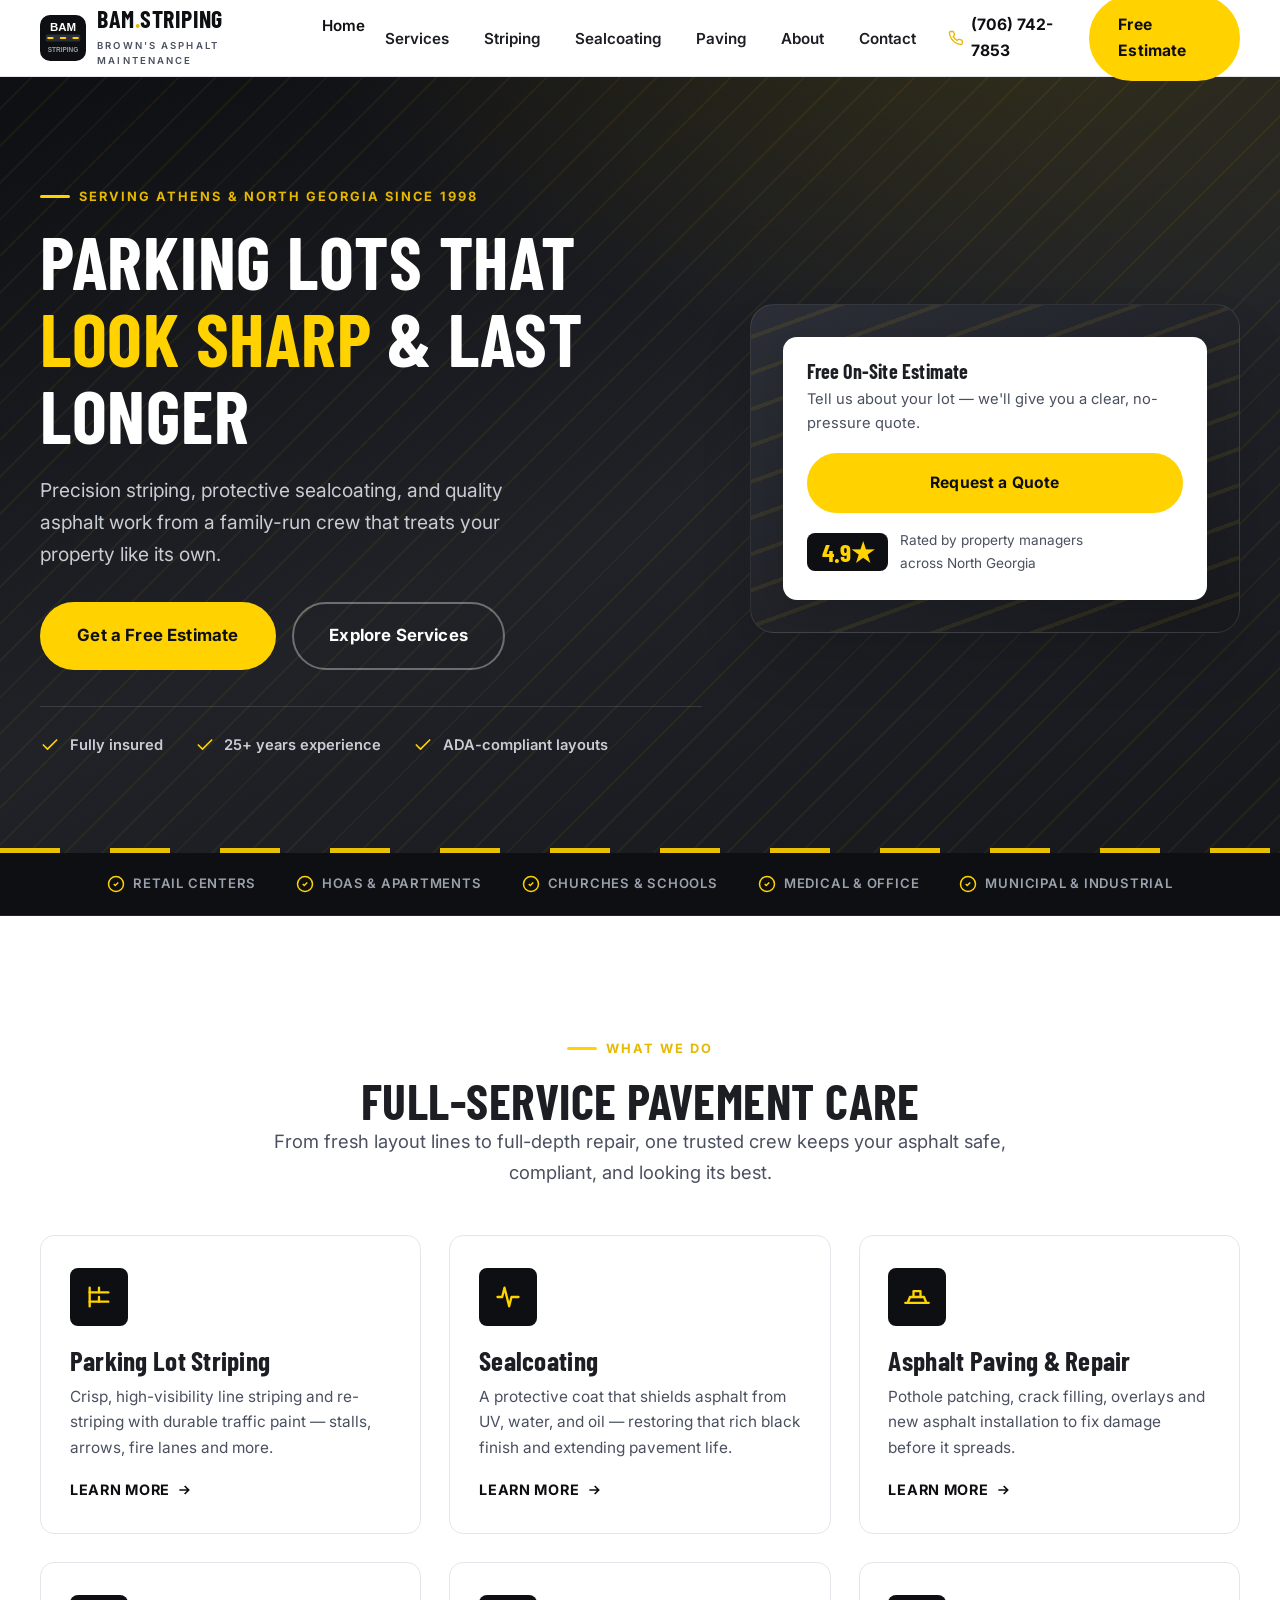
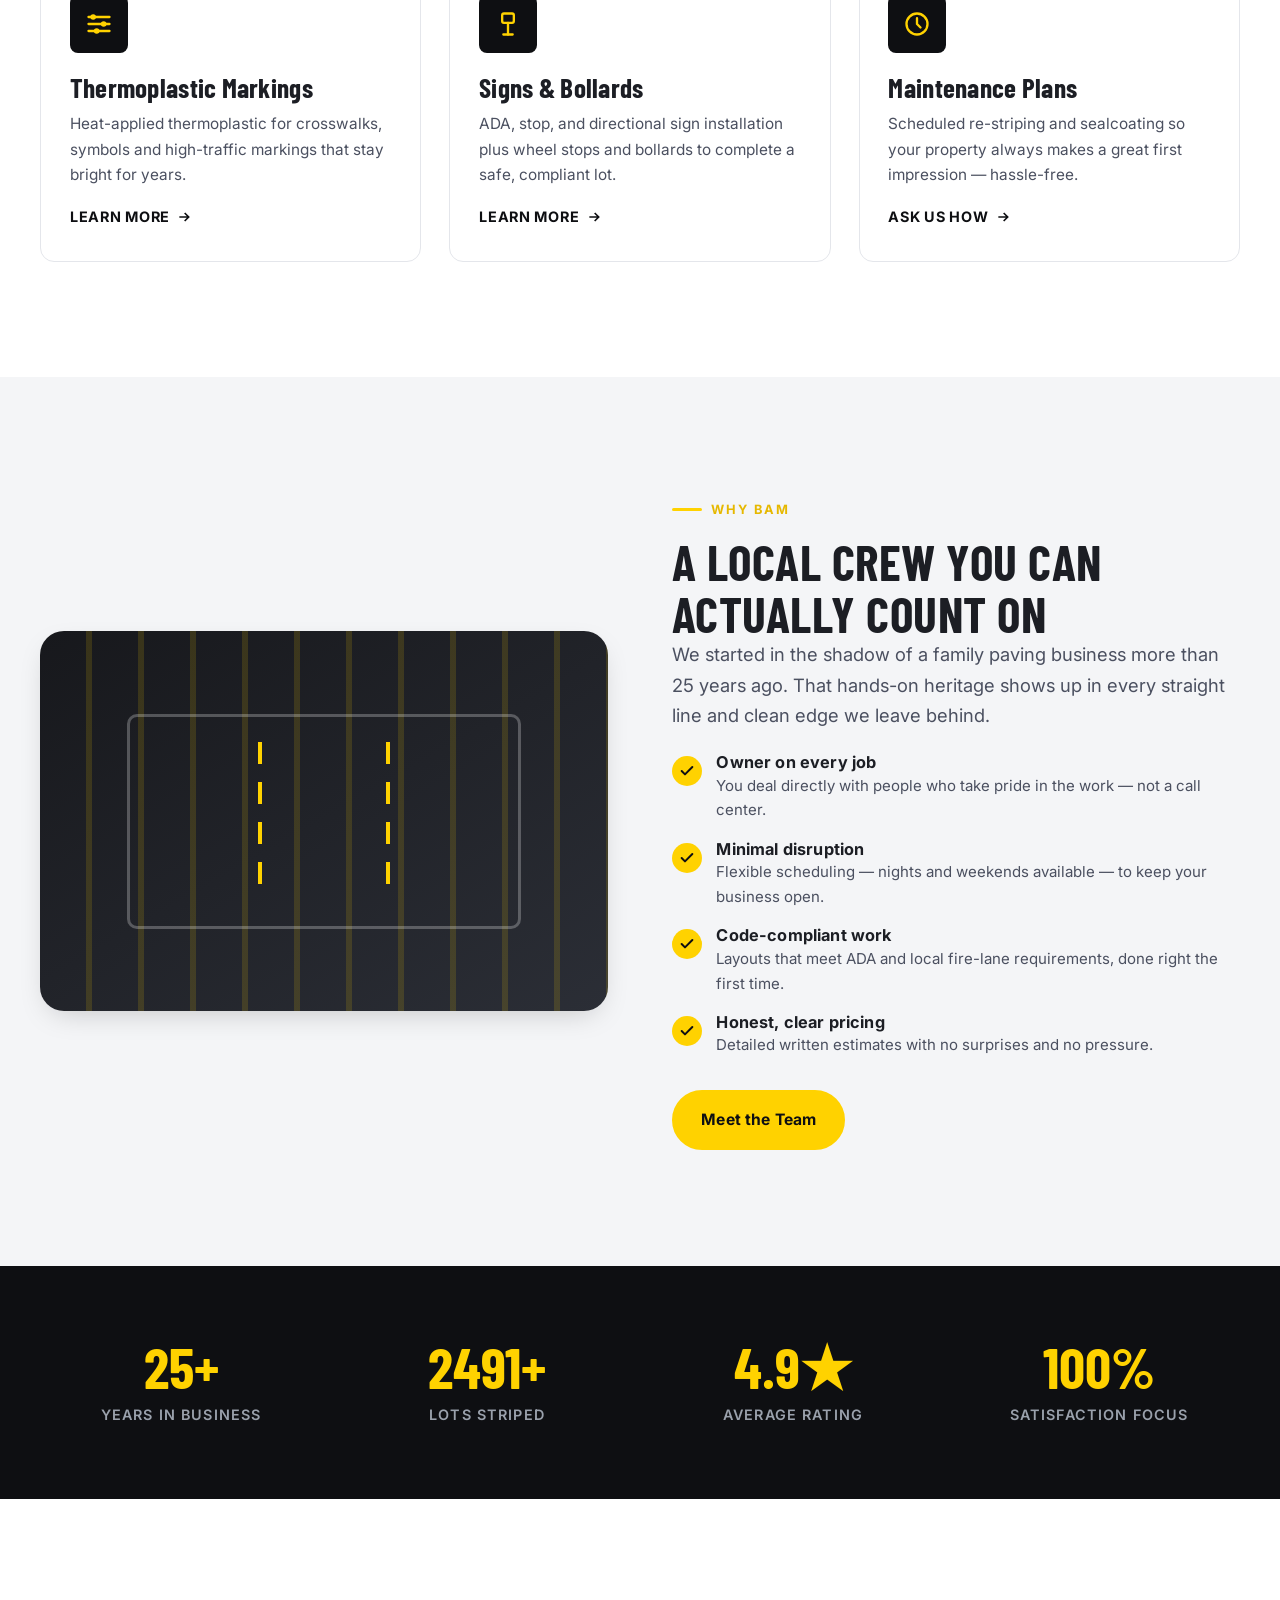
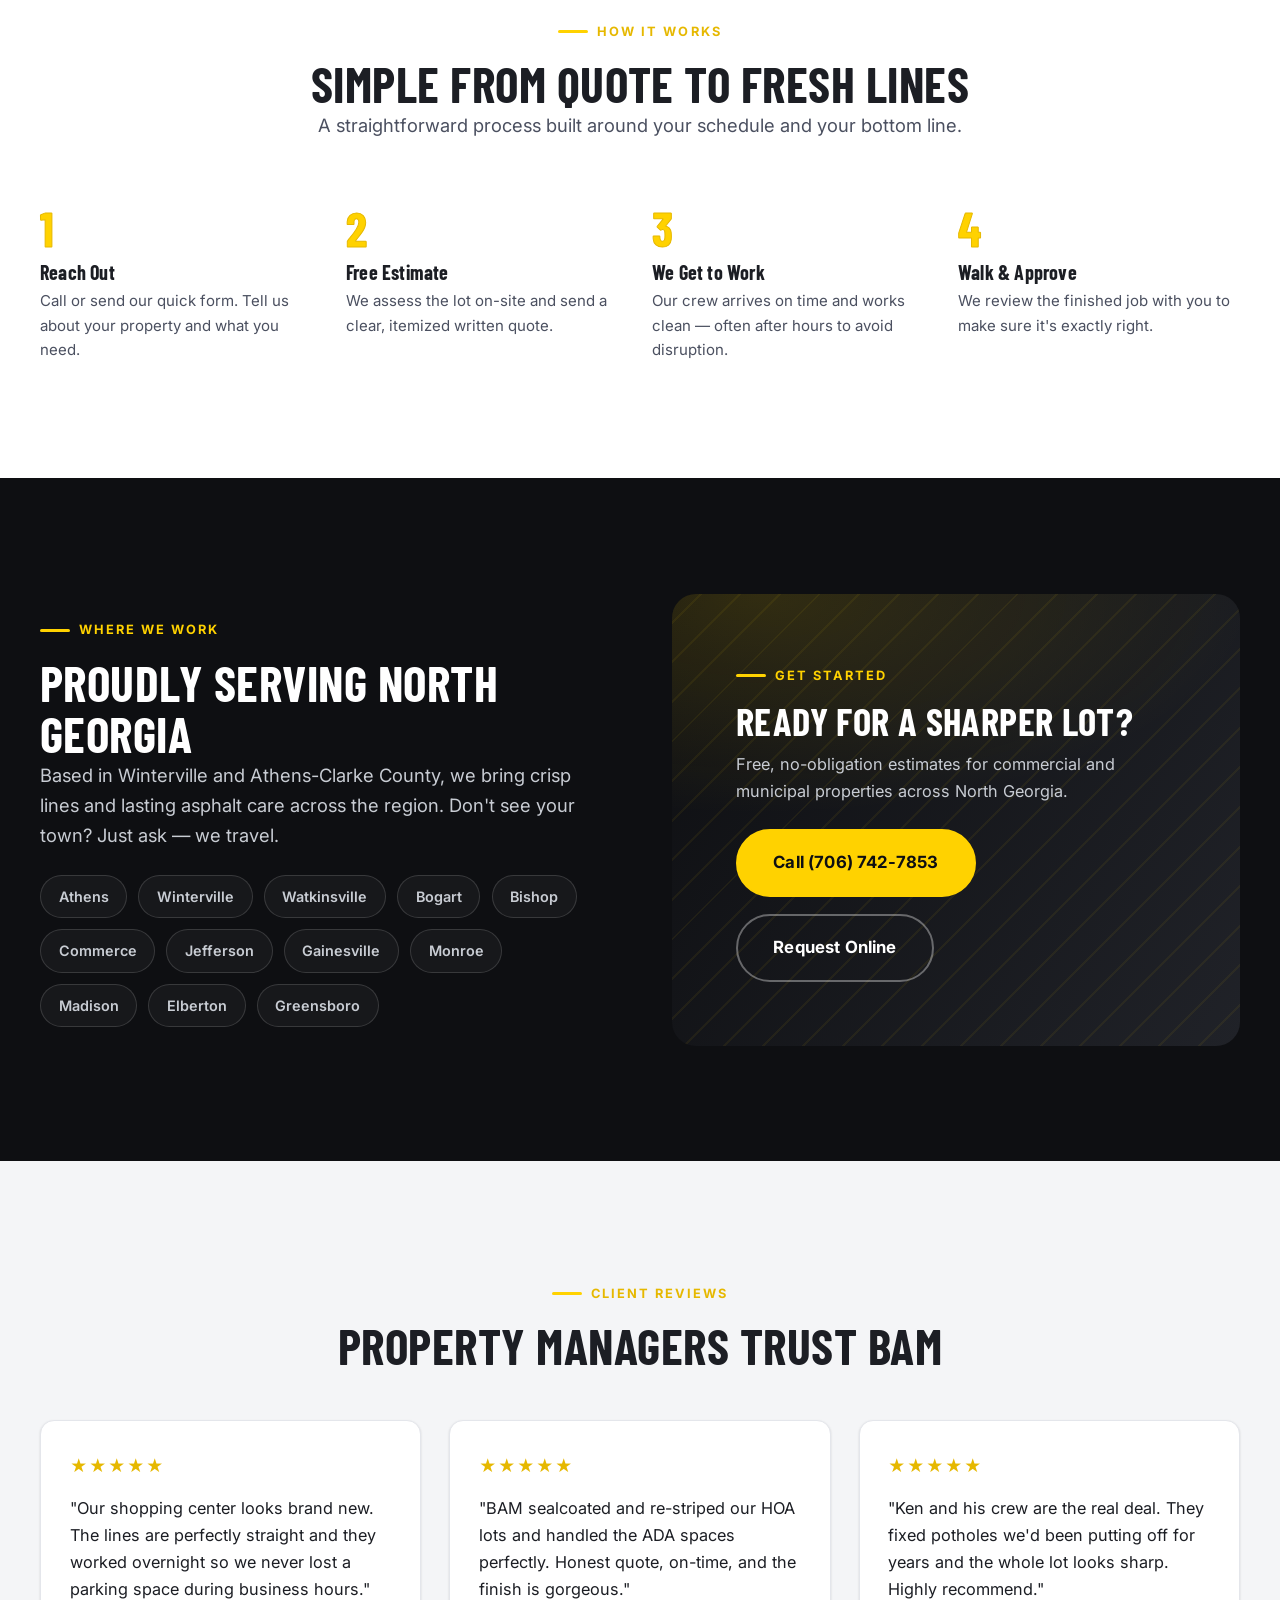
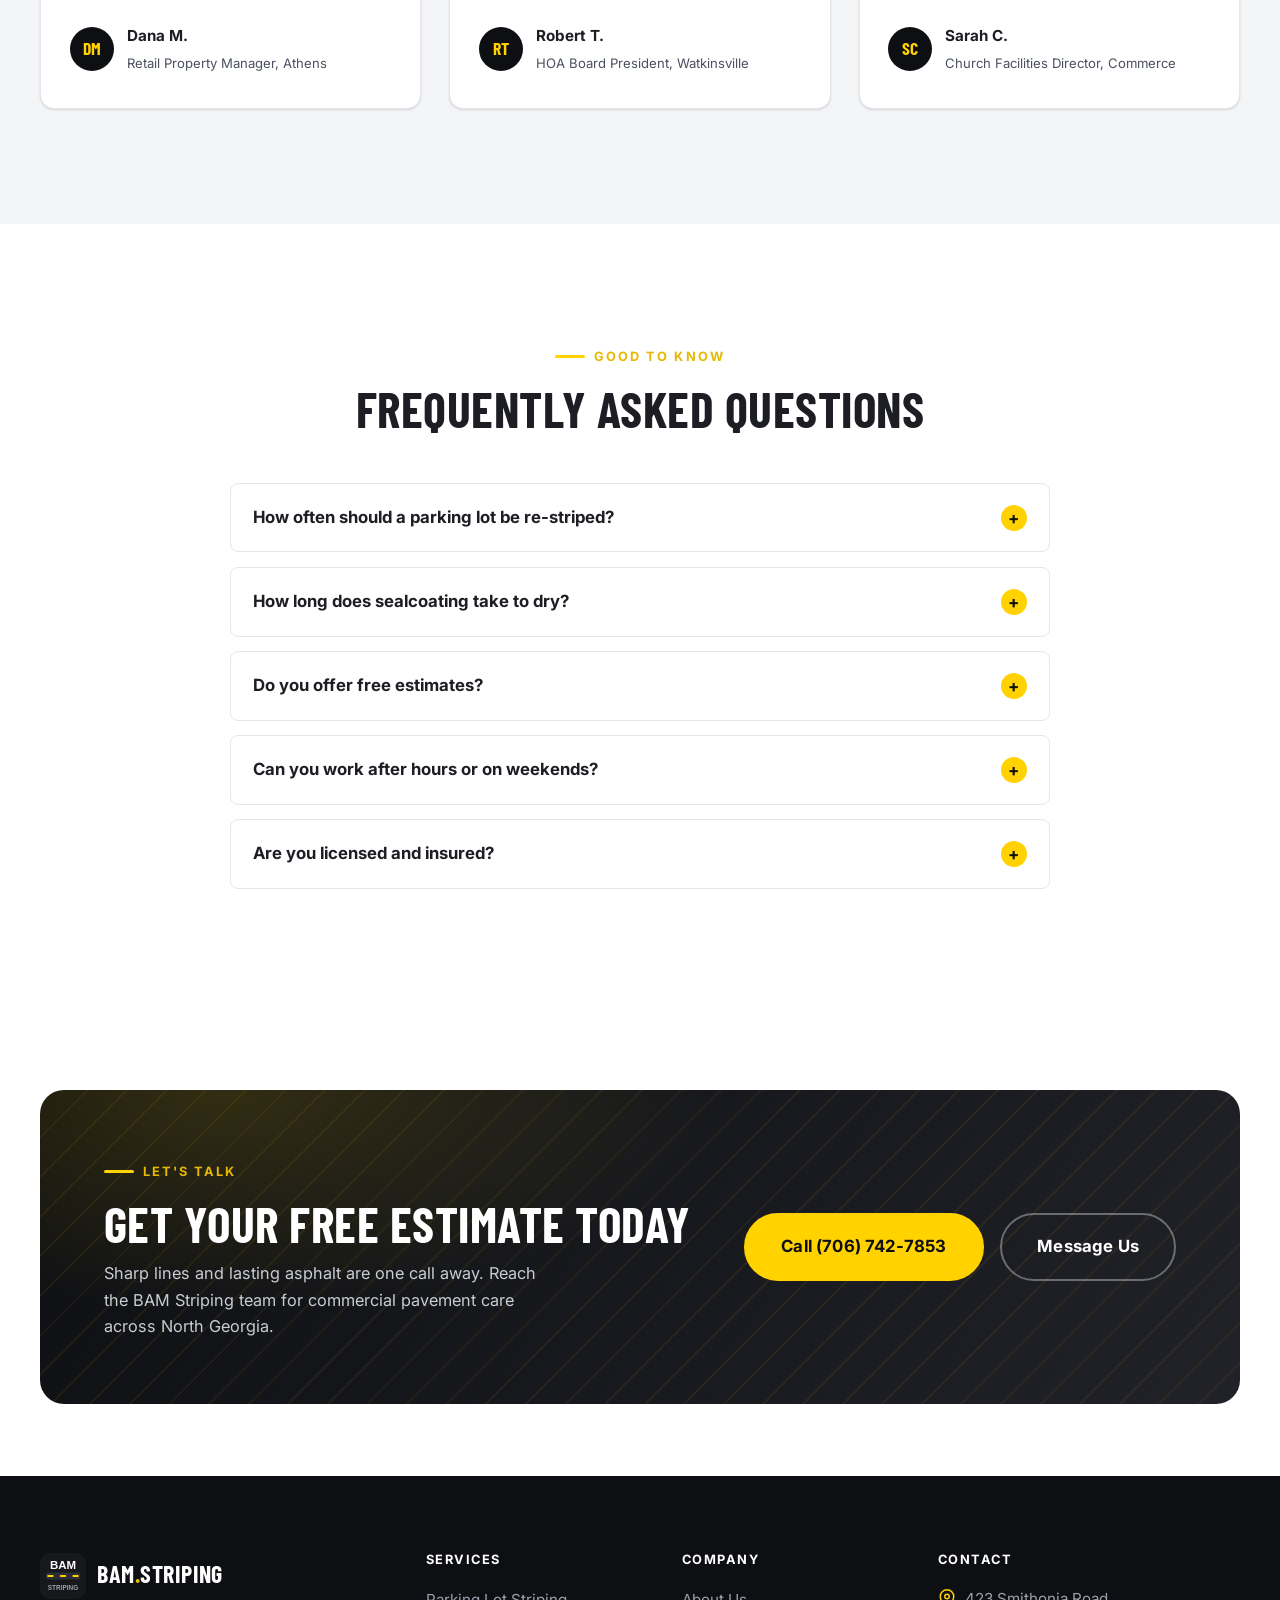
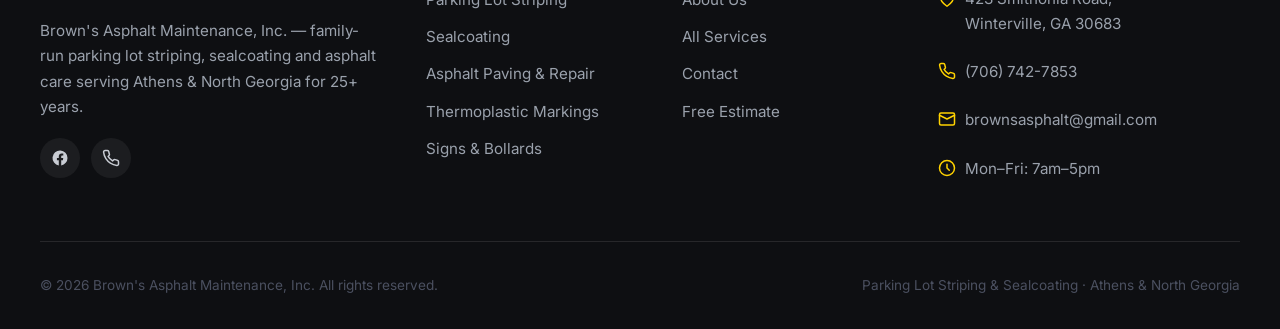
==== index.html @ ed19b1f3 "Rebuild bamstriping.com as an SEO-optimized, premium multi-page site Replace the legacy flat-HTML si" ====
<!DOCTYPE html>
<html lang="en">
<head>
  <meta charset="UTF-8" />
  <meta name="viewport" content="width=device-width, initial-scale=1.0" />
  <title>Parking Lot Striping & Sealcoating in North Georgia | BAM Striping</title>
  <meta name="description" content="Brown's Asphalt Maintenance (BAM Striping) delivers parking lot striping, sealcoating, asphalt paving & thermoplastic markings across Athens & North Georgia. 25+ years, free estimates. Call (706) 742-7853." />
  <meta name="keywords" content="parking lot striping Athens GA, sealcoating North Georgia, asphalt paving, thermoplastic pavement markings, line striping, ADA striping, parking lot maintenance" />
  <meta name="author" content="Brown's Asphalt Maintenance, Inc." />
  <meta name="robots" content="index, follow, max-image-preview:large" />
  <meta name="theme-color" content="#0e0f12" />
  <link rel="canonical" href="https://www.bamstriping.com/" />

  <!-- Open Graph -->
  <meta property="og:type" content="website" />
  <meta property="og:site_name" content="BAM Striping — Brown's Asphalt Maintenance" />
  <meta property="og:title" content="Parking Lot Striping & Sealcoating in North Georgia | BAM Striping" />
  <meta property="og:description" content="Crisp lines, durable sealcoat, and quality asphalt work across Athens & North Georgia. Family-run, 25+ years. Free estimates." />
  <meta property="og:url" content="https://www.bamstriping.com/" />
  <meta property="og:image" content="https://www.bamstriping.com/images/og-cover.jpg" />
  <meta property="og:locale" content="en_US" />

  <!-- Twitter -->
  <meta name="twitter:card" content="summary_large_image" />
  <meta name="twitter:title" content="Parking Lot Striping & Sealcoating in North Georgia | BAM Striping" />
  <meta name="twitter:description" content="Crisp lines, durable sealcoat, and quality asphalt work across Athens & North Georgia. Family-run, 25+ years." />
  <meta name="twitter:image" content="https://www.bamstriping.com/images/og-cover.jpg" />

  <!-- Icons -->
  <link rel="icon" href="favicon.svg" type="image/svg+xml" />
  <link rel="apple-touch-icon" href="favicon.svg" />
  <link rel="manifest" href="site.webmanifest" />

  <!-- Fonts -->
  <link rel="preconnect" href="https://fonts.googleapis.com" />
  <link rel="preconnect" href="https://fonts.gstatic.com" crossorigin />
  <link href="https://fonts.googleapis.com/css2?family=Barlow+Condensed:wght@600;700&family=Inter:wght@400;500;600;700&display=swap" rel="stylesheet" />

  <link rel="stylesheet" href="css/styles.css" />

  <!-- Structured data: LocalBusiness -->
  <script type="application/ld+json">
  {
    "@context": "https://schema.org",
    "@type": "GeneralContractor",
    "@id": "https://www.bamstriping.com/#business",
    "name": "Brown's Asphalt Maintenance, Inc.",
    "alternateName": "BAM Striping",
    "url": "https://www.bamstriping.com/",
    "image": "https://www.bamstriping.com/images/og-cover.jpg",
    "logo": "https://www.bamstriping.com/favicon.svg",
    "telephone": "+1-706-742-7853",
    "email": "brownsasphalt@gmail.com",
    "priceRange": "$$",
    "foundingDate": "1998",
    "founder": { "@type": "Person", "name": "Ken Brown" },
    "slogan": "Crisp lines. Durable surfaces. Done right.",
    "address": {
      "@type": "PostalAddress",
      "streetAddress": "423 Smithonia Road",
      "addressLocality": "Winterville",
      "addressRegion": "GA",
      "postalCode": "30683",
      "addressCountry": "US"
    },
    "geo": { "@type": "GeoCoordinates", "latitude": 33.9557, "longitude": -83.2618 },
    "areaServed": [
      { "@type": "City", "name": "Athens" },
      { "@type": "City", "name": "Winterville" },
      { "@type": "City", "name": "Watkinsville" },
      { "@type": "City", "name": "Gainesville" },
      { "@type": "City", "name": "Commerce" },
      { "@type": "AdministrativeArea", "name": "North Georgia" }
    ],
    "openingHoursSpecification": [{
      "@type": "OpeningHoursSpecification",
      "dayOfWeek": ["Monday","Tuesday","Wednesday","Thursday","Friday"],
      "opens": "07:00", "closes": "17:00"
    }],
    "sameAs": ["https://www.facebook.com/BAMstriping/"],
    "hasOfferCatalog": {
      "@type": "OfferCatalog",
      "name": "Pavement Services",
      "itemListElement": [
        { "@type": "Offer", "itemOffered": { "@type": "Service", "name": "Parking Lot Striping" } },
        { "@type": "Offer", "itemOffered": { "@type": "Service", "name": "Asphalt Sealcoating" } },
        { "@type": "Offer", "itemOffered": { "@type": "Service", "name": "Asphalt Paving & Repair" } },
        { "@type": "Offer", "itemOffered": { "@type": "Service", "name": "Thermoplastic Pavement Markings" } },
        { "@type": "Offer", "itemOffered": { "@type": "Service", "name": "Parking Lot Sign Installation" } }
      ]
    },
    "aggregateRating": { "@type": "AggregateRating", "ratingValue": "4.9", "reviewCount": "87" }
  }
  </script>
  <script type="application/ld+json">
  {
    "@context": "https://schema.org",
    "@type": "WebSite",
    "url": "https://www.bamstriping.com/",
    "name": "BAM Striping",
    "potentialAction": {
      "@type": "SearchAction",
      "target": "https://www.bamstriping.com/?s={search_term_string}",
      "query-input": "required name=search_term_string"
    }
  }
  </script>
</head>
<body>
  <a class="skip-link" href="#main">Skip to content</a>

  <!-- ============ HEADER ============ -->
  <header class="site-header">
    <div class="container">
      <nav class="nav" aria-label="Primary">
        <a class="brand" href="index.html" aria-label="BAM Striping home">
          <svg class="brand__logo" viewBox="0 0 64 64" aria-hidden="true"><rect width="64" height="64" rx="14" fill="#0e0f12"/><rect x="8" y="27" width="48" height="10" rx="2" fill="#2b2e36"/><rect x="10" y="30.5" width="9" height="3" rx="1.5" fill="#ffd200"/><rect x="27.5" y="30.5" width="9" height="3" rx="1.5" fill="#ffd200"/><rect x="45" y="30.5" width="9" height="3" rx="1.5" fill="#ffd200"/><text x="32" y="22" font-family="Arial" font-size="16" font-weight="800" fill="#fff" text-anchor="middle">BAM</text><text x="32" y="52" font-family="Arial" font-size="9" font-weight="700" fill="#9aa1ac" text-anchor="middle">STRIPING</text></svg>
          <span>
            <span class="brand__name">BAM<span>.</span>Striping</span>
            <span class="brand__tag">Brown's Asphalt Maintenance</span>
          </span>
        </a>

        <ul class="nav__menu" id="nav-menu">
          <li><a class="nav__link is-active" href="index.html">Home</a></li>
          <li><a class="nav__link" href="services.html">Services</a></li>
          <li><a class="nav__link" href="parking-lot-striping.html">Striping</a></li>
          <li><a class="nav__link" href="sealcoating.html">Sealcoating</a></li>
          <li><a class="nav__link" href="asphalt-paving.html">Paving</a></li>
          <li><a class="nav__link" href="about.html">About</a></li>
          <li><a class="nav__link" href="contact.html">Contact</a></li>
        </ul>

        <div class="nav__cta">
          <a class="nav__phone" href="tel:+17067427853">
            <svg viewBox="0 0 24 24" fill="none" stroke="currentColor" stroke-width="2" stroke-linecap="round" stroke-linejoin="round" aria-hidden="true"><path d="M22 16.92v3a2 2 0 0 1-2.18 2 19.79 19.79 0 0 1-8.63-3.07 19.5 19.5 0 0 1-6-6 19.79 19.79 0 0 1-3.07-8.67A2 2 0 0 1 4.11 2h3a2 2 0 0 1 2 1.72c.13.96.36 1.9.7 2.81a2 2 0 0 1-.45 2.11L8.09 9.91a16 16 0 0 0 6 6l1.27-1.27a2 2 0 0 1 2.11-.45c.9.34 1.85.57 2.81.7A2 2 0 0 1 22 16.92z"/></svg>
            <span class="nav__phone-label">(706) 742-7853</span>
          </a>
          <a class="btn" href="contact.html">Free Estimate</a>
          <button class="nav__toggle" aria-label="Open menu" aria-controls="nav-menu" aria-expanded="false">
            <span></span><span></span><span></span>
          </button>
        </div>
      </nav>
    </div>
  </header>

  <main id="main">
    <!-- ============ HERO ============ -->
    <section class="hero">
      <div class="container">
        <div class="hero__inner">
          <div class="hero__content">
            <span class="kicker">Serving Athens &amp; North Georgia since 1998</span>
            <h1>Parking Lots That <span class="hl">Look Sharp</span> &amp; Last Longer</h1>
            <p class="hero__sub">Precision striping, protective sealcoating, and quality asphalt work from a family-run crew that treats your property like its own.</p>
            <div class="hero__actions">
              <a class="btn btn--lg" href="contact.html">Get a Free Estimate</a>
              <a class="btn btn--ghost btn--lg" href="services.html">Explore Services</a>
            </div>
            <div class="hero__trust">
              <span class="hero__trust-item">
                <svg viewBox="0 0 24 24" fill="none" stroke="currentColor" stroke-width="2" stroke-linecap="round" stroke-linejoin="round" aria-hidden="true"><path d="M20 6 9 17l-5-5"/></svg>
                Fully insured
              </span>
              <span class="hero__trust-item">
                <svg viewBox="0 0 24 24" fill="none" stroke="currentColor" stroke-width="2" stroke-linecap="round" stroke-linejoin="round" aria-hidden="true"><path d="M20 6 9 17l-5-5"/></svg>
                25+ years experience
              </span>
              <span class="hero__trust-item">
                <svg viewBox="0 0 24 24" fill="none" stroke="currentColor" stroke-width="2" stroke-linecap="round" stroke-linejoin="round" aria-hidden="true"><path d="M20 6 9 17l-5-5"/></svg>
                ADA-compliant layouts
              </span>
            </div>
          </div>

          <aside class="hero__visual" aria-hidden="true">
            <div class="hero-quote">
              <h3>Free On-Site Estimate</h3>
              <p>Tell us about your lot — we'll give you a clear, no-pressure quote.</p>
              <a class="btn btn--block" href="contact.html">Request a Quote</a>
              <div class="hero-quote__row">
                <span class="hero-quote__badge">4.9★</span>
                <span style="font-size:.85rem;color:var(--text-soft)">Rated by property managers<br>across North Georgia</span>
              </div>
            </div>
          </aside>
        </div>
      </div>
    </section>

    <!-- ============ TRUST BAR ============ -->
    <div class="logos">
      <div class="container">
        <div class="logos__row">
          <span><svg viewBox="0 0 24 24" fill="none" stroke="currentColor" stroke-width="2" aria-hidden="true"><path d="m9 12 2 2 4-4"/><circle cx="12" cy="12" r="10"/></svg> Retail Centers</span>
          <span><svg viewBox="0 0 24 24" fill="none" stroke="currentColor" stroke-width="2" aria-hidden="true"><path d="m9 12 2 2 4-4"/><circle cx="12" cy="12" r="10"/></svg> HOAs &amp; Apartments</span>
          <span><svg viewBox="0 0 24 24" fill="none" stroke="currentColor" stroke-width="2" aria-hidden="true"><path d="m9 12 2 2 4-4"/><circle cx="12" cy="12" r="10"/></svg> Churches &amp; Schools</span>
          <span><svg viewBox="0 0 24 24" fill="none" stroke="currentColor" stroke-width="2" aria-hidden="true"><path d="m9 12 2 2 4-4"/><circle cx="12" cy="12" r="10"/></svg> Medical &amp; Office</span>
          <span><svg viewBox="0 0 24 24" fill="none" stroke="currentColor" stroke-width="2" aria-hidden="true"><path d="m9 12 2 2 4-4"/><circle cx="12" cy="12" r="10"/></svg> Municipal &amp; Industrial</span>
        </div>
      </div>
    </div>

    <!-- ============ SERVICES ============ -->
    <section class="section" id="services">
      <div class="container">
        <div class="section-head center reveal">
          <span class="kicker">What We Do</span>
          <h2>Full-Service Pavement Care</h2>
          <p class="lead">From fresh layout lines to full-depth repair, one trusted crew keeps your asphalt safe, compliant, and looking its best.</p>
        </div>

        <div class="cards">
          <article class="card reveal">
            <div class="card__icon"><svg viewBox="0 0 24 24" fill="none" stroke="currentColor" stroke-width="2" stroke-linecap="round" stroke-linejoin="round" aria-hidden="true"><path d="M4 4v16"/><path d="M4 8h16"/><path d="M4 16h16"/><path d="M12 4v4"/><path d="M12 12v4"/></svg></div>
            <h3>Parking Lot Striping</h3>
            <p>Crisp, high-visibility line striping and re-striping with durable traffic paint — stalls, arrows, fire lanes and more.</p>
            <a class="card__link" href="parking-lot-striping.html">Learn more <svg viewBox="0 0 24 24" fill="none" stroke="currentColor" stroke-width="2.5" aria-hidden="true"><path d="M5 12h14M13 6l6 6-6 6"/></svg></a>
          </article>

          <article class="card reveal">
            <div class="card__icon"><svg viewBox="0 0 24 24" fill="none" stroke="currentColor" stroke-width="2" stroke-linecap="round" stroke-linejoin="round" aria-hidden="true"><path d="M3 12h4l2-8 4 16 2-8h6"/></svg></div>
            <h3>Sealcoating</h3>
            <p>A protective coat that shields asphalt from UV, water, and oil — restoring that rich black finish and extending pavement life.</p>
            <a class="card__link" href="sealcoating.html">Learn more <svg viewBox="0 0 24 24" fill="none" stroke="currentColor" stroke-width="2.5" aria-hidden="true"><path d="M5 12h14M13 6l6 6-6 6"/></svg></a>
          </article>

          <article class="card reveal">
            <div class="card__icon"><svg viewBox="0 0 24 24" fill="none" stroke="currentColor" stroke-width="2" stroke-linecap="round" stroke-linejoin="round" aria-hidden="true"><path d="M2 17h20"/><path d="M4 17l2-5h12l2 5"/><path d="M9 12V7h6v5"/></svg></div>
            <h3>Asphalt Paving &amp; Repair</h3>
            <p>Pothole patching, crack filling, overlays and new asphalt installation to fix damage before it spreads.</p>
            <a class="card__link" href="asphalt-paving.html">Learn more <svg viewBox="0 0 24 24" fill="none" stroke="currentColor" stroke-width="2.5" aria-hidden="true"><path d="M5 12h14M13 6l6 6-6 6"/></svg></a>
          </article>

          <article class="card reveal">
            <div class="card__icon"><svg viewBox="0 0 24 24" fill="none" stroke="currentColor" stroke-width="2" stroke-linecap="round" stroke-linejoin="round" aria-hidden="true"><path d="M3 6h18"/><path d="M3 12h18"/><path d="M3 18h18"/><circle cx="7" cy="6" r="1.4" fill="currentColor"/><circle cx="16" cy="12" r="1.4" fill="currentColor"/><circle cx="10" cy="18" r="1.4" fill="currentColor"/></svg></div>
            <h3>Thermoplastic Markings</h3>
            <p>Heat-applied thermoplastic for crosswalks, symbols and high-traffic markings that stay bright for years.</p>
            <a class="card__link" href="services.html#thermoplastic">Learn more <svg viewBox="0 0 24 24" fill="none" stroke="currentColor" stroke-width="2.5" aria-hidden="true"><path d="M5 12h14M13 6l6 6-6 6"/></svg></a>
          </article>

          <article class="card reveal">
            <div class="card__icon"><svg viewBox="0 0 24 24" fill="none" stroke="currentColor" stroke-width="2" stroke-linecap="round" stroke-linejoin="round" aria-hidden="true"><rect x="7" y="3" width="10" height="8" rx="1.5"/><path d="M12 11v10"/><path d="M8 21h8"/></svg></div>
            <h3>Signs &amp; Bollards</h3>
            <p>ADA, stop, and directional sign installation plus wheel stops and bollards to complete a safe, compliant lot.</p>
            <a class="card__link" href="services.html#signage">Learn more <svg viewBox="0 0 24 24" fill="none" stroke="currentColor" stroke-width="2.5" aria-hidden="true"><path d="M5 12h14M13 6l6 6-6 6"/></svg></a>
          </article>

          <article class="card reveal">
            <div class="card__icon"><svg viewBox="0 0 24 24" fill="none" stroke="currentColor" stroke-width="2" stroke-linecap="round" stroke-linejoin="round" aria-hidden="true"><circle cx="12" cy="12" r="9"/><path d="M12 7v5l3 3"/></svg></div>
            <h3>Maintenance Plans</h3>
            <p>Scheduled re-striping and sealcoating so your property always makes a great first impression — hassle-free.</p>
            <a class="card__link" href="contact.html">Ask us how <svg viewBox="0 0 24 24" fill="none" stroke="currentColor" stroke-width="2.5" aria-hidden="true"><path d="M5 12h14M13 6l6 6-6 6"/></svg></a>
          </article>
        </div>
      </div>
    </section>

    <!-- ============ WHY US (SPLIT) ============ -->
    <section class="section section--alt">
      <div class="container">
        <div class="split">
          <div class="split__media reveal">
            <div class="media-panel">
              <div class="media-panel__lane"></div>
            </div>
          </div>
          <div class="split__body reveal">
            <span class="kicker">Why BAM</span>
            <h2>A Local Crew You Can Actually Count On</h2>
            <p class="lead">We started in the shadow of a family paving business more than 25 years ago. That hands-on heritage shows up in every straight line and clean edge we leave behind.</p>
            <div class="feature-list">
              <div class="feature-item">
                <span class="feature-item__check"><svg viewBox="0 0 24 24" fill="none" stroke="currentColor" stroke-width="3" stroke-linecap="round" stroke-linejoin="round" aria-hidden="true"><path d="M20 6 9 17l-5-5"/></svg></span>
                <div><h4>Owner on every job</h4><p>You deal directly with people who take pride in the work — not a call center.</p></div>
              </div>
              <div class="feature-item">
                <span class="feature-item__check"><svg viewBox="0 0 24 24" fill="none" stroke="currentColor" stroke-width="3" stroke-linecap="round" stroke-linejoin="round" aria-hidden="true"><path d="M20 6 9 17l-5-5"/></svg></span>
                <div><h4>Minimal disruption</h4><p>Flexible scheduling — nights and weekends available — to keep your business open.</p></div>
              </div>
              <div class="feature-item">
                <span class="feature-item__check"><svg viewBox="0 0 24 24" fill="none" stroke="currentColor" stroke-width="3" stroke-linecap="round" stroke-linejoin="round" aria-hidden="true"><path d="M20 6 9 17l-5-5"/></svg></span>
                <div><h4>Code-compliant work</h4><p>Layouts that meet ADA and local fire-lane requirements, done right the first time.</p></div>
              </div>
              <div class="feature-item">
                <span class="feature-item__check"><svg viewBox="0 0 24 24" fill="none" stroke="currentColor" stroke-width="3" stroke-linecap="round" stroke-linejoin="round" aria-hidden="true"><path d="M20 6 9 17l-5-5"/></svg></span>
                <div><h4>Honest, clear pricing</h4><p>Detailed written estimates with no surprises and no pressure.</p></div>
              </div>
            </div>
            <div style="margin-top:2rem"><a class="btn" href="about.html">Meet the Team</a></div>
          </div>
        </div>
      </div>
    </section>

    <!-- ============ STATS ============ -->
    <section class="section section--dark section--tight">
      <div class="container">
        <div class="stats">
          <div class="stat reveal"><div class="stat__num"><span data-count="25" data-suffix="+">25+</span></div><div class="stat__label">Years in Business</div></div>
          <div class="stat reveal"><div class="stat__num"><span data-count="2500" data-suffix="+">2500+</span></div><div class="stat__label">Lots Striped</div></div>
          <div class="stat reveal"><div class="stat__num"><span data-count="4.9">4.9</span>★</div><div class="stat__label">Average Rating</div></div>
          <div class="stat reveal"><div class="stat__num"><span data-count="100" data-suffix="%">100%</span></div><div class="stat__label">Satisfaction Focus</div></div>
        </div>
      </div>
    </section>

    <!-- ============ PROCESS ============ -->
    <section class="section">
      <div class="container">
        <div class="section-head center reveal">
          <span class="kicker">How It Works</span>
          <h2>Simple From Quote to Fresh Lines</h2>
          <p class="lead">A straightforward process built around your schedule and your bottom line.</p>
        </div>
        <div class="steps">
          <div class="step reveal"><div class="step__num">1</div><h3>Reach Out</h3><p>Call or send our quick form. Tell us about your property and what you need.</p></div>
          <div class="step reveal"><div class="step__num">2</div><h3>Free Estimate</h3><p>We assess the lot on-site and send a clear, itemized written quote.</p></div>
          <div class="step reveal"><div class="step__num">3</div><h3>We Get to Work</h3><p>Our crew arrives on time and works clean — often after hours to avoid disruption.</p></div>
          <div class="step reveal"><div class="step__num">4</div><h3>Walk &amp; Approve</h3><p>We review the finished job with you to make sure it's exactly right.</p></div>
        </div>
      </div>
    </section>

    <!-- ============ SERVICE AREAS ============ -->
    <section class="section section--dark">
      <div class="container">
        <div class="split">
          <div class="reveal">
            <span class="kicker">Where We Work</span>
            <h2>Proudly Serving North Georgia</h2>
            <p class="lead">Based in Winterville and Athens-Clarke County, we bring crisp lines and lasting asphalt care across the region. Don't see your town? Just ask — we travel.</p>
            <div class="areas">
              <span class="area-chip">Athens</span>
              <span class="area-chip">Winterville</span>
              <span class="area-chip">Watkinsville</span>
              <span class="area-chip">Bogart</span>
              <span class="area-chip">Bishop</span>
              <span class="area-chip">Commerce</span>
              <span class="area-chip">Jefferson</span>
              <span class="area-chip">Gainesville</span>
              <span class="area-chip">Monroe</span>
              <span class="area-chip">Madison</span>
              <span class="area-chip">Elberton</span>
              <span class="area-chip">Greensboro</span>
            </div>
          </div>
          <div class="reveal">
            <div class="cta-band">
              <div>
                <span class="kicker">Get Started</span>
                <h2 style="font-size:clamp(1.8rem,3vw,2.4rem)">Ready for a Sharper Lot?</h2>
                <p>Free, no-obligation estimates for commercial and municipal properties across North Georgia.</p>
                <div class="cta-band__actions" style="margin-top:1.5rem">
                  <a class="btn btn--lg" href="tel:+17067427853">Call (706) 742-7853</a>
                  <a class="btn btn--ghost btn--lg" href="contact.html">Request Online</a>
                </div>
              </div>
            </div>
          </div>
        </div>
      </div>
    </section>

    <!-- ============ TESTIMONIALS ============ -->
    <section class="section section--alt">
      <div class="container">
        <div class="section-head center reveal">
          <span class="kicker">Client Reviews</span>
          <h2>Property Managers Trust BAM</h2>
        </div>
        <div class="quotes">
          <figure class="quote reveal">
            <div class="quote__stars" aria-label="5 out of 5 stars">★★★★★</div>
            <blockquote><p>"Our shopping center looks brand new. The lines are perfectly straight and they worked overnight so we never lost a parking space during business hours."</p></blockquote>
            <figcaption class="quote__author"><span class="quote__avatar">DM</span><span><span class="quote__name">Dana M.</span><br><span class="quote__role">Retail Property Manager, Athens</span></span></figcaption>
          </figure>
          <figure class="quote reveal">
            <div class="quote__stars" aria-label="5 out of 5 stars">★★★★★</div>
            <blockquote><p>"BAM sealcoated and re-striped our HOA lots and handled the ADA spaces perfectly. Honest quote, on-time, and the finish is gorgeous."</p></blockquote>
            <figcaption class="quote__author"><span class="quote__avatar">RT</span><span><span class="quote__name">Robert T.</span><br><span class="quote__role">HOA Board President, Watkinsville</span></span></figcaption>
          </figure>
          <figure class="quote reveal">
            <div class="quote__stars" aria-label="5 out of 5 stars">★★★★★</div>
            <blockquote><p>"Ken and his crew are the real deal. They fixed potholes we'd been putting off for years and the whole lot looks sharp. Highly recommend."</p></blockquote>
            <figcaption class="quote__author"><span class="quote__avatar">SC</span><span><span class="quote__name">Sarah C.</span><br><span class="quote__role">Church Facilities Director, Commerce</span></span></figcaption>
          </figure>
        </div>
      </div>
    </section>

    <!-- ============ FAQ ============ -->
    <section class="section">
      <div class="container">
        <div class="section-head center reveal">
          <span class="kicker">Good to Know</span>
          <h2>Frequently Asked Questions</h2>
        </div>
        <div class="faq">
          <details class="faq__item reveal">
            <summary class="faq__q">How often should a parking lot be re-striped? <span class="faq__icon">+</span></summary>
            <div class="faq__a"><p>Most commercial lots benefit from fresh striping every 18–24 months, though high-traffic properties may need it annually. Faded lines aren't just unattractive — they can create liability and ADA-compliance issues.</p></div>
          </details>
          <details class="faq__item reveal">
            <summary class="faq__q">How long does sealcoating take to dry? <span class="faq__icon">+</span></summary>
            <div class="faq__a"><p>Sealcoat typically cures enough for foot traffic in a few hours and vehicle traffic within 24–48 hours, depending on temperature and humidity. We schedule around your business to minimize downtime.</p></div>
          </details>
          <details class="faq__item reveal">
            <summary class="faq__q">Do you offer free estimates? <span class="faq__icon">+</span></summary>
            <div class="faq__a"><p>Yes — every estimate is free and comes with no obligation. We visit your property, measure the work, and provide a clear written quote.</p></div>
          </details>
          <details class="faq__item reveal">
            <summary class="faq__q">Can you work after hours or on weekends? <span class="faq__icon">+</span></summary>
            <div class="faq__a"><p>Absolutely. For retail, medical, and office properties we regularly schedule evening and weekend work so your customers and staff are never disrupted.</p></div>
          </details>
          <details class="faq__item reveal">
            <summary class="faq__q">Are you licensed and insured? <span class="faq__icon">+</span></summary>
            <div class="faq__a"><p>Yes. Brown's Asphalt Maintenance is fully insured, and every layout we stripe is built to meet ADA and local fire-lane requirements.</p></div>
          </details>
        </div>
      </div>
    </section>

    <!-- ============ FINAL CTA ============ -->
    <section class="section section--tight">
      <div class="container">
        <div class="cta-band reveal">
          <div class="cta-band__inner">
            <div>
              <span class="kicker">Let's Talk</span>
              <h2>Get Your Free Estimate Today</h2>
              <p>Sharp lines and lasting asphalt are one call away. Reach the BAM Striping team for commercial pavement care across North Georgia.</p>
            </div>
            <div class="cta-band__actions">
              <a class="btn btn--lg" href="tel:+17067427853">Call (706) 742-7853</a>
              <a class="btn btn--ghost btn--lg" href="contact.html">Message Us</a>
            </div>
          </div>
        </div>
      </div>
    </section>
  </main>

  <!-- ============ FOOTER ============ -->
  <footer class="site-footer">
    <div class="container">
      <div class="footer-grid">
        <div class="footer-about">
          <a class="brand" href="index.html" aria-label="BAM Striping home">
            <svg class="brand__logo" viewBox="0 0 64 64" aria-hidden="true"><rect width="64" height="64" rx="14" fill="#17181c"/><rect x="8" y="27" width="48" height="10" rx="2" fill="#2b2e36"/><rect x="10" y="30.5" width="9" height="3" rx="1.5" fill="#ffd200"/><rect x="27.5" y="30.5" width="9" height="3" rx="1.5" fill="#ffd200"/><rect x="45" y="30.5" width="9" height="3" rx="1.5" fill="#ffd200"/><text x="32" y="22" font-family="Arial" font-size="16" font-weight="800" fill="#fff" text-anchor="middle">BAM</text><text x="32" y="52" font-family="Arial" font-size="9" font-weight="700" fill="#9aa1ac" text-anchor="middle">STRIPING</text></svg>
            <span><span class="brand__name">BAM<span>.</span>Striping</span></span>
          </a>
          <p>Brown's Asphalt Maintenance, Inc. — family-run parking lot striping, sealcoating and asphalt care serving Athens &amp; North Georgia for 25+ years.</p>
          <div class="footer-social">
            <a href="https://www.facebook.com/BAMstriping/" aria-label="Facebook" rel="noopener" target="_blank"><svg viewBox="0 0 24 24" fill="currentColor" aria-hidden="true"><path d="M22 12a10 10 0 1 0-11.6 9.9v-7H7.9V12h2.5V9.8c0-2.5 1.5-3.9 3.8-3.9 1.1 0 2.2.2 2.2.2v2.5h-1.2c-1.2 0-1.6.8-1.6 1.6V12h2.7l-.4 2.9h-2.3v7A10 10 0 0 0 22 12z"/></svg></a>
            <a href="tel:+17067427853" aria-label="Call us"><svg viewBox="0 0 24 24" fill="none" stroke="currentColor" stroke-width="2" stroke-linecap="round" stroke-linejoin="round" aria-hidden="true"><path d="M22 16.92v3a2 2 0 0 1-2.18 2 19.79 19.79 0 0 1-8.63-3.07 19.5 19.5 0 0 1-6-6 19.79 19.79 0 0 1-3.07-8.67A2 2 0 0 1 4.11 2h3a2 2 0 0 1 2 1.72c.13.96.36 1.9.7 2.81a2 2 0 0 1-.45 2.11L8.09 9.91a16 16 0 0 0 6 6l1.27-1.27a2 2 0 0 1 2.11-.45c.9.34 1.85.57 2.81.7A2 2 0 0 1 22 16.92z"/></svg></a>
          </div>
        </div>

        <div class="footer-col">
          <h4>Services</h4>
          <ul>
            <li><a href="parking-lot-striping.html">Parking Lot Striping</a></li>
            <li><a href="sealcoating.html">Sealcoating</a></li>
            <li><a href="asphalt-paving.html">Asphalt Paving &amp; Repair</a></li>
            <li><a href="services.html#thermoplastic">Thermoplastic Markings</a></li>
            <li><a href="services.html#signage">Signs &amp; Bollards</a></li>
          </ul>
        </div>

        <div class="footer-col">
          <h4>Company</h4>
          <ul>
            <li><a href="about.html">About Us</a></li>
            <li><a href="services.html">All Services</a></li>
            <li><a href="contact.html">Contact</a></li>
            <li><a href="contact.html">Free Estimate</a></li>
          </ul>
        </div>

        <div class="footer-col">
          <h4>Contact</h4>
          <ul class="footer-contact">
            <li><svg viewBox="0 0 24 24" fill="none" stroke="currentColor" stroke-width="2" stroke-linecap="round" stroke-linejoin="round" aria-hidden="true"><path d="M21 10c0 7-9 13-9 13s-9-6-9-13a9 9 0 0 1 18 0z"/><circle cx="12" cy="10" r="3"/></svg><span>423 Smithonia Road,<br>Winterville, GA 30683</span></li>
            <li><svg viewBox="0 0 24 24" fill="none" stroke="currentColor" stroke-width="2" stroke-linecap="round" stroke-linejoin="round" aria-hidden="true"><path d="M22 16.92v3a2 2 0 0 1-2.18 2 19.79 19.79 0 0 1-8.63-3.07 19.5 19.5 0 0 1-6-6 19.79 19.79 0 0 1-3.07-8.67A2 2 0 0 1 4.11 2h3a2 2 0 0 1 2 1.72c.13.96.36 1.9.7 2.81a2 2 0 0 1-.45 2.11L8.09 9.91a16 16 0 0 0 6 6l1.27-1.27a2 2 0 0 1 2.11-.45c.9.34 1.85.57 2.81.7A2 2 0 0 1 22 16.92z"/></svg><a href="tel:+17067427853">(706) 742-7853</a></li>
            <li><svg viewBox="0 0 24 24" fill="none" stroke="currentColor" stroke-width="2" stroke-linecap="round" stroke-linejoin="round" aria-hidden="true"><rect x="2" y="4" width="20" height="16" rx="2"/><path d="m22 7-10 5L2 7"/></svg><a href="mailto:brownsasphalt@gmail.com">brownsasphalt@gmail.com</a></li>
            <li><svg viewBox="0 0 24 24" fill="none" stroke="currentColor" stroke-width="2" stroke-linecap="round" stroke-linejoin="round" aria-hidden="true"><circle cx="12" cy="12" r="10"/><path d="M12 7v5l3 3"/></svg><span>Mon–Fri: 7am–5pm</span></li>
          </ul>
        </div>
      </div>

      <div class="footer-bottom">
        <p>&copy; <span data-year>2026</span> Brown's Asphalt Maintenance, Inc. All rights reserved.</p>
        <p>Parking Lot Striping &amp; Sealcoating · Athens &amp; North Georgia</p>
      </div>
    </div>
  </footer>

  <a class="fab-call" href="tel:+17067427853" aria-label="Call BAM Striping">
    <svg viewBox="0 0 24 24" fill="none" stroke="currentColor" stroke-width="2" stroke-linecap="round" stroke-linejoin="round" aria-hidden="true"><path d="M22 16.92v3a2 2 0 0 1-2.18 2 19.79 19.79 0 0 1-8.63-3.07 19.5 19.5 0 0 1-6-6 19.79 19.79 0 0 1-3.07-8.67A2 2 0 0 1 4.11 2h3a2 2 0 0 1 2 1.72c.13.96.36 1.9.7 2.81a2 2 0 0 1-.45 2.11L8.09 9.91a16 16 0 0 0 6 6l1.27-1.27a2 2 0 0 1 2.11-.45c.9.34 1.85.57 2.81.7A2 2 0 0 1 22 16.92z"/></svg>
    Call Now
  </a>

  <script src="js/main.js" defer></script>
</body>
</html>
---- css/styles.css ----
/* ==========================================================================
   Brown's Asphalt Maintenance (BAM Striping)
   Premium design system — 2026
   Palette: asphalt charcoal + safety-stripe yellow
   ========================================================================== */

:root {
  /* Brand colors */
  --asphalt-900: #0e0f12;
  --asphalt-800: #17181c;
  --asphalt-700: #202228;
  --asphalt-600: #2b2e36;
  --asphalt-500: #3a3e48;
  --steel-400: #6b7280;
  --steel-300: #9aa1ac;
  --steel-200: #c8ccd3;
  --mist-100: #f4f5f7;
  --white: #ffffff;

  --stripe: #ffd200;     /* safety striping yellow */
  --stripe-dark: #e6b800;
  --stripe-glow: rgba(255, 210, 0, 0.28);

  --success: #2f9e44;
  --danger: #e03131;

  /* Semantic tokens */
  --bg: var(--white);
  --bg-alt: var(--mist-100);
  --bg-dark: var(--asphalt-900);
  --text: #1c1e24;
  --text-soft: #4b5060;
  --text-invert: #f7f8fa;
  --border: #e4e6eb;
  --accent: var(--stripe);

  /* Typography */
  --font-head: "Barlow Condensed", "Arial Narrow", "Helvetica Neue", Arial, sans-serif;
  --font-body: "Inter", -apple-system, BlinkMacSystemFont, "Segoe UI", Roboto, Helvetica, Arial, sans-serif;

  /* Spacing / layout */
  --container: 1200px;
  --radius: 14px;
  --radius-sm: 8px;
  --radius-lg: 24px;
  --shadow-sm: 0 1px 3px rgba(14, 15, 18, 0.08), 0 1px 2px rgba(14, 15, 18, 0.06);
  --shadow-md: 0 10px 30px -12px rgba(14, 15, 18, 0.25);
  --shadow-lg: 0 30px 60px -20px rgba(14, 15, 18, 0.35);
  --ring: 0 0 0 4px var(--stripe-glow);
  --ease: cubic-bezier(0.22, 1, 0.36, 1);
}

/* ---------- Reset / base ---------- */
*,
*::before,
*::after { box-sizing: border-box; }

* { margin: 0; }

html {
  scroll-behavior: smooth;
  -webkit-text-size-adjust: 100%;
  scroll-padding-top: 90px;
}

body {
  font-family: var(--font-body);
  color: var(--text);
  background: var(--bg);
  line-height: 1.65;
  font-size: 1.02rem;
  -webkit-font-smoothing: antialiased;
  text-rendering: optimizeLegibility;
  overflow-x: hidden;
}

img { max-width: 100%; display: block; height: auto; }
a { color: inherit; text-decoration: none; }
ul { list-style: none; padding: 0; }

h1, h2, h3, h4 {
  font-family: var(--font-head);
  font-weight: 700;
  line-height: 1.04;
  letter-spacing: 0.01em;
  color: var(--text);
}

h1 { font-size: clamp(2.6rem, 6vw, 4.6rem); text-transform: uppercase; }
h2 { font-size: clamp(2rem, 4.2vw, 3.1rem); text-transform: uppercase; }
h3 { font-size: clamp(1.35rem, 2.4vw, 1.7rem); }
p { color: var(--text-soft); }

::selection { background: var(--stripe); color: var(--asphalt-900); }

/* ---------- Layout helpers ---------- */
.container {
  width: min(100% - 2.5rem, var(--container));
  margin-inline: auto;
}
.section { padding: clamp(4rem, 9vw, 7.5rem) 0; }
.section--tight { padding: clamp(3rem, 6vw, 4.5rem) 0; }
.section--dark { background: var(--bg-dark); color: var(--text-invert); }
.section--alt { background: var(--bg-alt); }
.section--dark h1,
.section--dark h2,
.section--dark h3 { color: var(--white); }
.section--dark p { color: var(--steel-200); }

.grid { display: grid; gap: 1.75rem; }
.center { text-align: center; }
.mx-auto { margin-inline: auto; }
.maxw-720 { max-width: 720px; }

/* Skip link */
.skip-link {
  position: absolute;
  left: -999px;
  top: 0;
  background: var(--stripe);
  color: var(--asphalt-900);
  padding: 0.75rem 1.25rem;
  font-weight: 700;
  z-index: 2000;
  border-radius: 0 0 var(--radius-sm) 0;
}
.skip-link:focus { left: 0; }

/* Eyebrow / kicker */
.kicker {
  display: inline-flex;
  align-items: center;
  gap: 0.55rem;
  font-family: var(--font-body);
  font-weight: 700;
  font-size: 0.8rem;
  letter-spacing: 0.16em;
  text-transform: uppercase;
  color: var(--stripe-dark);
  margin-bottom: 1rem;
}
.section--dark .kicker { color: var(--stripe); }
.kicker::before {
  content: "";
  width: 30px;
  height: 3px;
  background: var(--stripe);
  border-radius: 2px;
}

.section-head { max-width: 760px; margin-bottom: 3rem; }
.section-head.center { margin-inline: auto; }
.lead { font-size: 1.15rem; color: var(--text-soft); }
.section--dark .lead { color: var(--steel-200); }

/* ---------- Buttons ---------- */
.btn {
  --btn-bg: var(--stripe);
  --btn-fg: var(--asphalt-900);
  display: inline-flex;
  align-items: center;
  justify-content: center;
  gap: 0.6rem;
  padding: 0.95rem 1.7rem;
  font-family: var(--font-body);
  font-weight: 700;
  font-size: 0.98rem;
  letter-spacing: 0.01em;
  background: var(--btn-bg);
  color: var(--btn-fg);
  border: 2px solid var(--btn-bg);
  border-radius: 100px;
  cursor: pointer;
  transition: transform 0.25s var(--ease), box-shadow 0.25s var(--ease),
    background 0.2s ease, color 0.2s ease;
  will-change: transform;
}
.btn:hover { transform: translateY(-2px); box-shadow: 0 12px 24px -8px var(--stripe-glow); }
.btn:active { transform: translateY(0); }
.btn:focus-visible { outline: none; box-shadow: var(--ring); }

.btn--ghost {
  --btn-bg: transparent;
  --btn-fg: var(--white);
  border-color: rgba(255, 255, 255, 0.35);
}
.btn--ghost:hover { background: rgba(255, 255, 255, 0.08); border-color: var(--white); box-shadow: none; }

.btn--dark {
  --btn-bg: var(--asphalt-900);
  --btn-fg: var(--white);
}
.btn--outline {
  --btn-bg: transparent;
  --btn-fg: var(--text);
  border-color: var(--border);
}
.btn--outline:hover { border-color: var(--asphalt-900); box-shadow: none; }
.btn--lg { padding: 1.15rem 2.2rem; font-size: 1.05rem; }
.btn--block { width: 100%; }

.btn svg { width: 18px; height: 18px; }

/* ---------- Header / nav ---------- */
.site-header {
  position: sticky;
  top: 0;
  z-index: 1000;
  background: rgba(255, 255, 255, 0.85);
  backdrop-filter: saturate(180%) blur(14px);
  -webkit-backdrop-filter: saturate(180%) blur(14px);
  border-bottom: 1px solid var(--border);
  transition: box-shadow 0.3s ease;
}
.site-header.is-scrolled { box-shadow: var(--shadow-sm); }

.nav {
  display: flex;
  align-items: center;
  justify-content: space-between;
  gap: 1rem;
  height: 76px;
}
.brand { display: flex; align-items: center; gap: 0.7rem; }
.brand__logo { width: 46px; height: 46px; flex: none; }
.brand__name {
  font-family: var(--font-head);
  font-weight: 700;
  font-size: 1.5rem;
  letter-spacing: 0.02em;
  text-transform: uppercase;
  line-height: 1;
  color: var(--asphalt-900);
}
.brand__name span { color: var(--stripe-dark); }
.brand__tag {
  display: block;
  font-family: var(--font-body);
  font-size: 0.6rem;
  letter-spacing: 0.22em;
  color: var(--text-soft);
  text-transform: uppercase;
  margin-top: 2px;
  font-weight: 600;
}

.nav__menu { display: flex; align-items: center; gap: 0.3rem; }
.nav__link {
  position: relative;
  padding: 0.6rem 0.95rem;
  font-weight: 600;
  font-size: 0.95rem;
  color: var(--text);
  border-radius: var(--radius-sm);
  transition: color 0.2s ease, background 0.2s ease;
}
.nav__link:hover { color: var(--stripe-dark); }
.nav__link.is-active { color: var(--asphalt-900); }
.nav__link.is-active::after {
  content: "";
  position: absolute;
  left: 0.95rem;
  right: 0.95rem;
  bottom: 0.3rem;
  height: 3px;
  background: var(--stripe);
  border-radius: 2px;
}
.nav__cta { display: flex; align-items: center; gap: 0.85rem; }
.nav__phone {
  display: inline-flex;
  align-items: center;
  gap: 0.5rem;
  font-weight: 700;
  color: var(--asphalt-900);
  font-size: 0.98rem;
}
.nav__phone svg { width: 18px; height: 18px; color: var(--stripe-dark); }

.nav__toggle {
  display: none;
  flex-direction: column;
  gap: 5px;
  width: 46px;
  height: 46px;
  align-items: center;
  justify-content: center;
  background: var(--asphalt-900);
  border: none;
  border-radius: var(--radius-sm);
  cursor: pointer;
}
.nav__toggle span {
  width: 22px;
  height: 2px;
  background: var(--white);
  border-radius: 2px;
  transition: transform 0.3s var(--ease), opacity 0.2s ease;
}
.nav__toggle[aria-expanded="true"] span:nth-child(1) { transform: translateY(7px) rotate(45deg); }
.nav__toggle[aria-expanded="true"] span:nth-child(2) { opacity: 0; }
.nav__toggle[aria-expanded="true"] span:nth-child(3) { transform: translateY(-7px) rotate(-45deg); }

/* ---------- Hero ---------- */
.hero {
  position: relative;
  color: var(--text-invert);
  background:
    radial-gradient(1200px 600px at 80% -10%, rgba(255, 210, 0, 0.12), transparent 60%),
    linear-gradient(160deg, var(--asphalt-900) 0%, var(--asphalt-700) 55%, var(--asphalt-800) 100%);
  overflow: hidden;
  isolation: isolate;
}
.hero::before {
  /* diagonal striping texture */
  content: "";
  position: absolute;
  inset: 0;
  background-image: repeating-linear-gradient(
    -45deg,
    rgba(255, 210, 0, 0.05) 0 2px,
    transparent 2px 26px
  );
  z-index: -1;
}
.hero::after {
  content: "";
  position: absolute;
  left: 0; right: 0; bottom: -1px;
  height: 6px;
  background: repeating-linear-gradient(90deg, var(--stripe) 0 60px, transparent 60px 110px);
  opacity: 0.9;
}
.hero__inner {
  display: grid;
  grid-template-columns: 1.15fr 0.85fr;
  gap: 3rem;
  align-items: center;
  padding: clamp(3.5rem, 8vw, 6.5rem) 0 clamp(4rem, 8vw, 6rem);
}
.hero h1 { color: var(--white); margin-bottom: 1.4rem; }
.hero h1 .hl { color: var(--stripe); }
.hero__sub {
  font-size: 1.2rem;
  color: var(--steel-200);
  max-width: 44ch;
  margin-bottom: 2rem;
}
.hero__actions { display: flex; flex-wrap: wrap; gap: 1rem; margin-bottom: 2.2rem; }
.hero__trust {
  display: flex;
  flex-wrap: wrap;
  gap: 1.5rem 2rem;
  align-items: center;
  padding-top: 1.6rem;
  border-top: 1px solid rgba(255, 255, 255, 0.12);
}
.hero__trust-item { display: flex; align-items: center; gap: 0.6rem; font-weight: 600; font-size: 0.92rem; color: var(--steel-200); }
.hero__trust-item svg { width: 20px; height: 20px; color: var(--stripe); flex: none; }

/* Hero visual card */
.hero__visual {
  position: relative;
  border-radius: var(--radius-lg);
  background: linear-gradient(150deg, var(--asphalt-600), var(--asphalt-800));
  border: 1px solid rgba(255, 255, 255, 0.1);
  box-shadow: var(--shadow-lg);
  padding: 2rem;
  overflow: hidden;
}
.hero__visual::before {
  content: "";
  position: absolute;
  inset: 0;
  background: repeating-linear-gradient(-20deg, rgba(255,210,0,.08) 0 4px, transparent 4px 34px);
}
.hero-quote {
  position: relative;
  background: var(--white);
  color: var(--text);
  border-radius: var(--radius);
  padding: 1.5rem 1.5rem 1.6rem;
  box-shadow: var(--shadow-md);
}
.hero-quote h3 { font-size: 1.25rem; margin-bottom: 0.35rem; }
.hero-quote p { font-size: 0.92rem; margin-bottom: 1.1rem; }
.hero-quote__row { display: flex; align-items: center; gap: 0.75rem; margin-top: 1rem; }
.hero-quote__badge {
  background: var(--asphalt-900);
  color: var(--stripe);
  font-family: var(--font-head);
  font-size: 1.6rem;
  font-weight: 700;
  padding: 0.4rem 0.9rem;
  border-radius: var(--radius-sm);
  line-height: 1;
}

/* ---------- Marquee / trust bar ---------- */
.logos {
  background: var(--asphalt-900);
  color: var(--steel-300);
  padding: 1.25rem 0;
  border-bottom: 1px solid rgba(255,255,255,.08);
}
.logos__row {
  display: flex;
  flex-wrap: wrap;
  align-items: center;
  justify-content: center;
  gap: 1rem 2.5rem;
  font-weight: 600;
  letter-spacing: 0.06em;
  text-transform: uppercase;
  font-size: 0.82rem;
}
.logos__row span { display: inline-flex; align-items: center; gap: 0.5rem; }
.logos__row svg { width: 18px; height: 18px; color: var(--stripe); }

/* ---------- Stats ---------- */
.stats { display: grid; grid-template-columns: repeat(4, 1fr); gap: 1.5rem; }
.stat { text-align: center; }
.stat__num {
  font-family: var(--font-head);
  font-size: clamp(2.6rem, 5vw, 3.6rem);
  font-weight: 700;
  color: var(--asphalt-900);
  line-height: 1;
}
.section--dark .stat__num { color: var(--stripe); }
.stat__label { font-size: 0.9rem; font-weight: 600; color: var(--text-soft); text-transform: uppercase; letter-spacing: 0.08em; margin-top: 0.5rem; }
.section--dark .stat__label { color: var(--steel-300); }

/* ---------- Cards / services ---------- */
.cards { display: grid; grid-template-columns: repeat(3, 1fr); gap: 1.75rem; }
.card {
  position: relative;
  background: var(--white);
  border: 1px solid var(--border);
  border-radius: var(--radius);
  padding: 2rem 1.8rem;
  transition: transform 0.3s var(--ease), box-shadow 0.3s var(--ease), border-color 0.3s ease;
  overflow: hidden;
  display: flex;
  flex-direction: column;
}
.card::after {
  content: "";
  position: absolute;
  left: 0; top: 0;
  height: 4px; width: 100%;
  background: var(--stripe);
  transform: scaleX(0);
  transform-origin: left;
  transition: transform 0.35s var(--ease);
}
.card:hover { transform: translateY(-6px); box-shadow: var(--shadow-md); border-color: transparent; }
.card:hover::after { transform: scaleX(1); }
.card__icon {
  width: 58px; height: 58px;
  display: grid; place-items: center;
  border-radius: var(--radius-sm);
  background: var(--asphalt-900);
  color: var(--stripe);
  margin-bottom: 1.25rem;
}
.card__icon svg { width: 28px; height: 28px; }
.card h3 { margin-bottom: 0.6rem; }
.card p { font-size: 0.96rem; margin-bottom: 1.1rem; flex: 1; }
.card__link {
  display: inline-flex;
  align-items: center;
  gap: 0.4rem;
  font-weight: 700;
  font-size: 0.9rem;
  color: var(--asphalt-900);
  text-transform: uppercase;
  letter-spacing: 0.05em;
}
.card__link svg { width: 16px; height: 16px; transition: transform 0.25s var(--ease); }
.card:hover .card__link svg { transform: translateX(4px); }
.card__link { color: var(--asphalt-900); }

/* ---------- Feature split ---------- */
.split { display: grid; grid-template-columns: 1fr 1fr; gap: clamp(2rem, 5vw, 4rem); align-items: center; }
.split--rev .split__media { order: 2; }
.media-panel {
  position: relative;
  border-radius: var(--radius-lg);
  background: linear-gradient(150deg, var(--asphalt-800), var(--asphalt-600));
  min-height: 380px;
  overflow: hidden;
  box-shadow: var(--shadow-md);
  display: grid;
  place-items: center;
  padding: 2rem;
}
.media-panel::before {
  content: "";
  position: absolute; inset: 0;
  background: repeating-linear-gradient(90deg, transparent 0 46px, rgba(255,210,0,.14) 46px 52px);
}
.media-panel__lane {
  position: relative;
  width: 78%;
  height: 68%;
  border: 3px solid rgba(255,255,255,.25);
  border-radius: 10px;
  display: grid;
  grid-template-columns: repeat(4, 1fr);
  align-items: stretch;
  gap: 0;
  padding: 10px;
}
.media-panel__lane::before,
.media-panel__lane::after {
  content: "";
  position: absolute;
  top: 12%; bottom: 12%;
  width: 4px;
  background: repeating-linear-gradient(var(--stripe) 0 22px, transparent 22px 40px);
}
.media-panel__lane::before { left: 33%; }
.media-panel__lane::after { left: 66%; }

.feature-list { display: grid; gap: 1.1rem; margin-top: 1.5rem; }
.feature-item { display: flex; gap: 0.9rem; align-items: flex-start; }
.feature-item__check {
  flex: none;
  width: 30px; height: 30px;
  border-radius: 50%;
  background: var(--stripe);
  color: var(--asphalt-900);
  display: grid; place-items: center;
  margin-top: 2px;
}
.feature-item__check svg { width: 16px; height: 16px; }
.feature-item h4 { font-family: var(--font-body); font-size: 1.02rem; font-weight: 700; margin-bottom: 0.15rem; }
.feature-item p { font-size: 0.94rem; }

/* ---------- Process steps ---------- */
.steps { display: grid; grid-template-columns: repeat(4, 1fr); gap: 1.5rem; counter-reset: step; }
.step { position: relative; padding-top: 1rem; }
.step__num {
  font-family: var(--font-head);
  font-size: 3rem;
  font-weight: 700;
  color: var(--stripe);
  line-height: 1;
  -webkit-text-stroke: 1px var(--stripe-dark);
}
.step h3 { font-size: 1.25rem; margin: 0.6rem 0 0.4rem; }
.step p { font-size: 0.94rem; }

/* ---------- Testimonials ---------- */
.quotes { display: grid; grid-template-columns: repeat(3, 1fr); gap: 1.75rem; }
.quote {
  background: var(--white);
  border: 1px solid var(--border);
  border-radius: var(--radius);
  padding: 2rem 1.8rem;
  box-shadow: var(--shadow-sm);
}
.quote__stars { color: var(--stripe-dark); letter-spacing: 2px; margin-bottom: 0.9rem; font-size: 1.05rem; }
.quote p { color: var(--text); font-size: 1.02rem; margin-bottom: 1.2rem; }
.quote__author { display: flex; align-items: center; gap: 0.8rem; }
.quote__avatar {
  width: 44px; height: 44px;
  border-radius: 50%;
  background: var(--asphalt-900);
  color: var(--stripe);
  display: grid; place-items: center;
  font-family: var(--font-head);
  font-weight: 700;
  font-size: 1.1rem;
}
.quote__name { font-weight: 700; font-size: 0.95rem; }
.quote__role { font-size: 0.82rem; color: var(--text-soft); }

/* ---------- Service areas ---------- */
.areas { display: flex; flex-wrap: wrap; gap: 0.7rem; margin-top: 1.5rem; }
.area-chip {
  padding: 0.55rem 1.1rem;
  border: 1px solid var(--border);
  border-radius: 100px;
  font-weight: 600;
  font-size: 0.9rem;
  background: var(--white);
  transition: border-color 0.2s, background 0.2s, color 0.2s;
}
.section--dark .area-chip { background: rgba(255,255,255,.04); border-color: rgba(255,255,255,.14); color: var(--steel-200); }
.area-chip:hover { border-color: var(--stripe); color: var(--asphalt-900); background: var(--stripe); }

/* ---------- CTA band ---------- */
.cta-band {
  position: relative;
  background:
    radial-gradient(900px 400px at 15% 0%, rgba(255,210,0,.14), transparent 55%),
    linear-gradient(120deg, var(--asphalt-900), var(--asphalt-700));
  color: var(--white);
  border-radius: var(--radius-lg);
  padding: clamp(2.5rem, 5vw, 4rem);
  overflow: hidden;
  isolation: isolate;
}
.cta-band::before {
  content: "";
  position: absolute; inset: 0; z-index: -1;
  background: repeating-linear-gradient(-45deg, rgba(255,210,0,.06) 0 2px, transparent 2px 28px);
}
.cta-band__inner { display: flex; flex-wrap: wrap; align-items: center; justify-content: space-between; gap: 2rem; }
.cta-band h2 { color: var(--white); margin-bottom: 0.6rem; }
.cta-band p { color: var(--steel-200); max-width: 46ch; }
.cta-band__actions { display: flex; flex-wrap: wrap; gap: 1rem; }

/* ---------- FAQ ---------- */
.faq { max-width: 820px; margin-inline: auto; }
.faq__item {
  border: 1px solid var(--border);
  border-radius: var(--radius-sm);
  margin-bottom: 0.9rem;
  background: var(--white);
  overflow: hidden;
}
.faq__q {
  width: 100%;
  text-align: left;
  background: none;
  border: none;
  padding: 1.25rem 1.4rem;
  font-family: var(--font-body);
  font-weight: 700;
  font-size: 1.05rem;
  color: var(--text);
  cursor: pointer;
  display: flex;
  align-items: center;
  justify-content: space-between;
  gap: 1rem;
}
.faq__q:hover { color: var(--stripe-dark); }
.faq__icon {
  flex: none;
  width: 26px; height: 26px;
  display: grid; place-items: center;
  border-radius: 50%;
  background: var(--stripe);
  color: var(--asphalt-900);
  font-weight: 700;
  transition: transform 0.3s var(--ease);
}
.faq__item[open] .faq__icon { transform: rotate(45deg); }
.faq__a { padding: 0 1.4rem 1.35rem; }
.faq__a p { font-size: 0.98rem; }
.faq__item summary { list-style: none; }
.faq__item summary::-webkit-details-marker { display: none; }

/* ---------- Contact ---------- */
.contact-grid { display: grid; grid-template-columns: 1fr 1fr; gap: 3rem; align-items: start; }
.contact-info { display: grid; gap: 1.5rem; }
.contact-line { display: flex; gap: 1rem; align-items: flex-start; }
.contact-line__icon {
  flex: none;
  width: 48px; height: 48px;
  border-radius: var(--radius-sm);
  background: var(--asphalt-900);
  color: var(--stripe);
  display: grid; place-items: center;
}
.contact-line__icon svg { width: 22px; height: 22px; }
.contact-line h4 { font-family: var(--font-body); font-size: 0.8rem; text-transform: uppercase; letter-spacing: 0.1em; color: var(--text-soft); margin-bottom: 0.2rem; font-weight: 700; }
.contact-line a, .contact-line p { font-size: 1.1rem; font-weight: 600; color: var(--text); }
.contact-line a:hover { color: var(--stripe-dark); }

.form {
  background: var(--white);
  border: 1px solid var(--border);
  border-radius: var(--radius);
  padding: clamp(1.6rem, 3vw, 2.4rem);
  box-shadow: var(--shadow-sm);
}
.form__row { display: grid; grid-template-columns: 1fr 1fr; gap: 1.1rem; }
.field { margin-bottom: 1.1rem; display: flex; flex-direction: column; }
.field label { font-weight: 600; font-size: 0.88rem; margin-bottom: 0.4rem; color: var(--text); }
.field label .req { color: var(--danger); }
.field input,
.field select,
.field textarea {
  font-family: var(--font-body);
  font-size: 1rem;
  padding: 0.8rem 1rem;
  border: 1.5px solid var(--border);
  border-radius: var(--radius-sm);
  background: var(--mist-100);
  color: var(--text);
  transition: border-color 0.2s, box-shadow 0.2s, background 0.2s;
  width: 100%;
}
.field input:focus,
.field select:focus,
.field textarea:focus {
  outline: none;
  border-color: var(--stripe-dark);
  background: var(--white);
  box-shadow: var(--ring);
}
.field textarea { resize: vertical; min-height: 130px; }
.form__note { font-size: 0.82rem; color: var(--text-soft); margin-top: 0.8rem; }
.form__success {
  display: none;
  background: rgba(47,158,68,.1);
  border: 1px solid var(--success);
  color: #1b6b2c;
  padding: 1rem 1.2rem;
  border-radius: var(--radius-sm);
  font-weight: 600;
  margin-bottom: 1.2rem;
}
.form__success.is-visible { display: block; }

/* ---------- Page hero (interior) ---------- */
.page-hero {
  position: relative;
  color: var(--white);
  background:
    radial-gradient(900px 500px at 85% -20%, rgba(255,210,0,.12), transparent 60%),
    linear-gradient(160deg, var(--asphalt-900), var(--asphalt-700));
  padding: clamp(3rem, 7vw, 5rem) 0 clamp(3rem, 6vw, 4.5rem);
  overflow: hidden;
  isolation: isolate;
}
.page-hero::before {
  content: "";
  position: absolute; inset: 0; z-index: -1;
  background: repeating-linear-gradient(-45deg, rgba(255,210,0,.05) 0 2px, transparent 2px 26px);
}
.page-hero::after {
  content: "";
  position: absolute; left: 0; right: 0; bottom: -1px; height: 5px;
  background: repeating-linear-gradient(90deg, var(--stripe) 0 55px, transparent 55px 100px);
}
.page-hero h1 { color: var(--white); max-width: 18ch; }
.page-hero p { color: var(--steel-200); font-size: 1.15rem; max-width: 60ch; margin-top: 1rem; }
.breadcrumbs { display: flex; gap: 0.5rem; font-size: 0.85rem; color: var(--steel-300); margin-bottom: 1.4rem; flex-wrap: wrap; }
.breadcrumbs a:hover { color: var(--stripe); }
.breadcrumbs span { color: var(--steel-400); }

/* ---------- Prose (service pages) ---------- */
.prose { max-width: 760px; }
.prose h2 { margin: 2.5rem 0 1rem; }
.prose h3 { margin: 2rem 0 0.75rem; }
.prose p { margin-bottom: 1.1rem; }
.prose ul.check { display: grid; gap: 0.7rem; margin: 1.2rem 0 1.6rem; }
.prose ul.check li { position: relative; padding-left: 2rem; color: var(--text); }
.prose ul.check li::before {
  content: "";
  position: absolute; left: 0; top: 4px;
  width: 20px; height: 20px;
  border-radius: 50%;
  background: var(--stripe);
  background-image: url("data:image/svg+xml,%3Csvg xmlns='http://www.w3.org/2000/svg' viewBox='0 0 24 24' fill='none' stroke='%230e0f12' stroke-width='3' stroke-linecap='round' stroke-linejoin='round'%3E%3Cpolyline points='20 6 9 17 4 12'/%3E%3C/svg%3E");
  background-size: 13px;
  background-repeat: no-repeat;
  background-position: center;
}

.sidebar-card {
  background: var(--asphalt-900);
  color: var(--white);
  border-radius: var(--radius);
  padding: 2rem 1.8rem;
  position: sticky;
  top: 100px;
}
.sidebar-card h3 { color: var(--white); margin-bottom: 0.5rem; }
.sidebar-card p { color: var(--steel-200); font-size: 0.95rem; margin-bottom: 1.3rem; }
.sidebar-card .btn { width: 100%; margin-bottom: 0.7rem; }
.sidebar-list { display: grid; gap: 0.5rem; margin-top: 1.5rem; }
.sidebar-list a {
  display: flex; align-items: center; justify-content: space-between;
  padding: 0.7rem 0;
  border-bottom: 1px solid rgba(255,255,255,.1);
  font-weight: 600; font-size: 0.95rem; color: var(--steel-200);
}
.sidebar-list a:hover { color: var(--stripe); }
.sidebar-list a svg { width: 16px; height: 16px; }

.service-layout { display: grid; grid-template-columns: 1fr 340px; gap: 3rem; align-items: start; }

/* ---------- Footer ---------- */
.site-footer { background: var(--asphalt-900); color: var(--steel-300); padding: clamp(3.5rem, 6vw, 5rem) 0 2rem; }
.footer-grid { display: grid; grid-template-columns: 1.6fr 1fr 1fr 1.4fr; gap: 2.5rem; margin-bottom: 3rem; }
.site-footer .brand__name { color: var(--white); }
.footer-about p { margin: 1.2rem 0; font-size: 0.95rem; color: var(--steel-300); max-width: 34ch; }
.footer-social { display: flex; gap: 0.7rem; }
.footer-social a {
  width: 40px; height: 40px;
  border-radius: 50%;
  background: rgba(255,255,255,.06);
  display: grid; place-items: center;
  color: var(--steel-200);
  transition: background 0.2s, color 0.2s, transform 0.2s;
}
.footer-social a:hover { background: var(--stripe); color: var(--asphalt-900); transform: translateY(-2px); }
.footer-social svg { width: 18px; height: 18px; }
.footer-col h4 {
  font-family: var(--font-body);
  font-size: 0.8rem;
  text-transform: uppercase;
  letter-spacing: 0.12em;
  color: var(--white);
  margin-bottom: 1.2rem;
  font-weight: 700;
}
.footer-col ul { display: grid; gap: 0.65rem; }
.footer-col a { font-size: 0.95rem; color: var(--steel-300); transition: color 0.2s; }
.footer-col a:hover { color: var(--stripe); }
.footer-contact li { display: flex; gap: 0.6rem; align-items: flex-start; font-size: 0.95rem; margin-bottom: 0.8rem; }
.footer-contact svg { width: 18px; height: 18px; color: var(--stripe); flex: none; margin-top: 3px; }
.footer-bottom {
  display: flex; flex-wrap: wrap; align-items: center; justify-content: space-between;
  gap: 1rem;
  padding-top: 2rem;
  border-top: 1px solid rgba(255,255,255,.1);
  font-size: 0.85rem;
  color: var(--steel-400);
}
.footer-bottom a:hover { color: var(--stripe); }

/* ---------- Reveal animation ---------- */
.reveal { opacity: 0; transform: translateY(24px); transition: opacity 0.7s var(--ease), transform 0.7s var(--ease); }
.reveal.is-visible { opacity: 1; transform: none; }

/* ---------- Floating call button (mobile) ---------- */
.fab-call {
  position: fixed;
  right: 1rem; bottom: 1rem;
  z-index: 900;
  display: none;
  align-items: center;
  gap: 0.5rem;
  padding: 0.9rem 1.3rem;
  background: var(--stripe);
  color: var(--asphalt-900);
  font-weight: 700;
  border-radius: 100px;
  box-shadow: var(--shadow-md);
}
.fab-call svg { width: 20px; height: 20px; }

/* ==========================================================================
   Responsive
   ========================================================================== */
@media (max-width: 980px) {
  .hero__inner { grid-template-columns: 1fr; }
  .hero__visual { max-width: 460px; }
  .cards { grid-template-columns: repeat(2, 1fr); }
  .quotes { grid-template-columns: 1fr; }
  .steps { grid-template-columns: repeat(2, 1fr); }
  .stats { grid-template-columns: repeat(2, 1fr); gap: 2rem 1rem; }
  .split { grid-template-columns: 1fr; }
  .split--rev .split__media { order: 0; }
  .service-layout { grid-template-columns: 1fr; }
  .sidebar-card { position: static; }
  .contact-grid { grid-template-columns: 1fr; }
  .footer-grid { grid-template-columns: 1fr 1fr; gap: 2rem; }
}

@media (max-width: 760px) {
  .nav__menu, .nav__phone-label { display: none; }
  .nav__toggle { display: flex; }
  .nav {
    position: relative;
  }
  .nav__menu.is-open {
    display: flex;
    flex-direction: column;
    align-items: stretch;
    gap: 0;
    position: absolute;
    top: 76px; left: 0; right: 0;
    background: var(--white);
    border-bottom: 1px solid var(--border);
    box-shadow: var(--shadow-md);
    padding: 0.75rem;
  }
  .nav__menu.is-open .nav__link { padding: 0.9rem 1rem; border-radius: var(--radius-sm); }
  .nav__menu.is-open .nav__link.is-active::after { display: none; }
  .nav__menu.is-open .nav__link.is-active { background: var(--mist-100); }
  .cards { grid-template-columns: 1fr; }
  .form__row { grid-template-columns: 1fr; }
  .fab-call { display: inline-flex; }
  .cta-band__inner { flex-direction: column; align-items: flex-start; }
  .hero__actions .btn { flex: 1; }
}

@media (max-width: 520px) {
  .stats { grid-template-columns: 1fr 1fr; }
  .steps { grid-template-columns: 1fr; }
  .footer-grid { grid-template-columns: 1fr; }
  .brand__tag { display: none; }
}

/* Reduced motion */
@media (prefers-reduced-motion: reduce) {
  * { animation: none !important; transition: none !important; scroll-behavior: auto !important; }
  .reveal { opacity: 1; transform: none; }
}
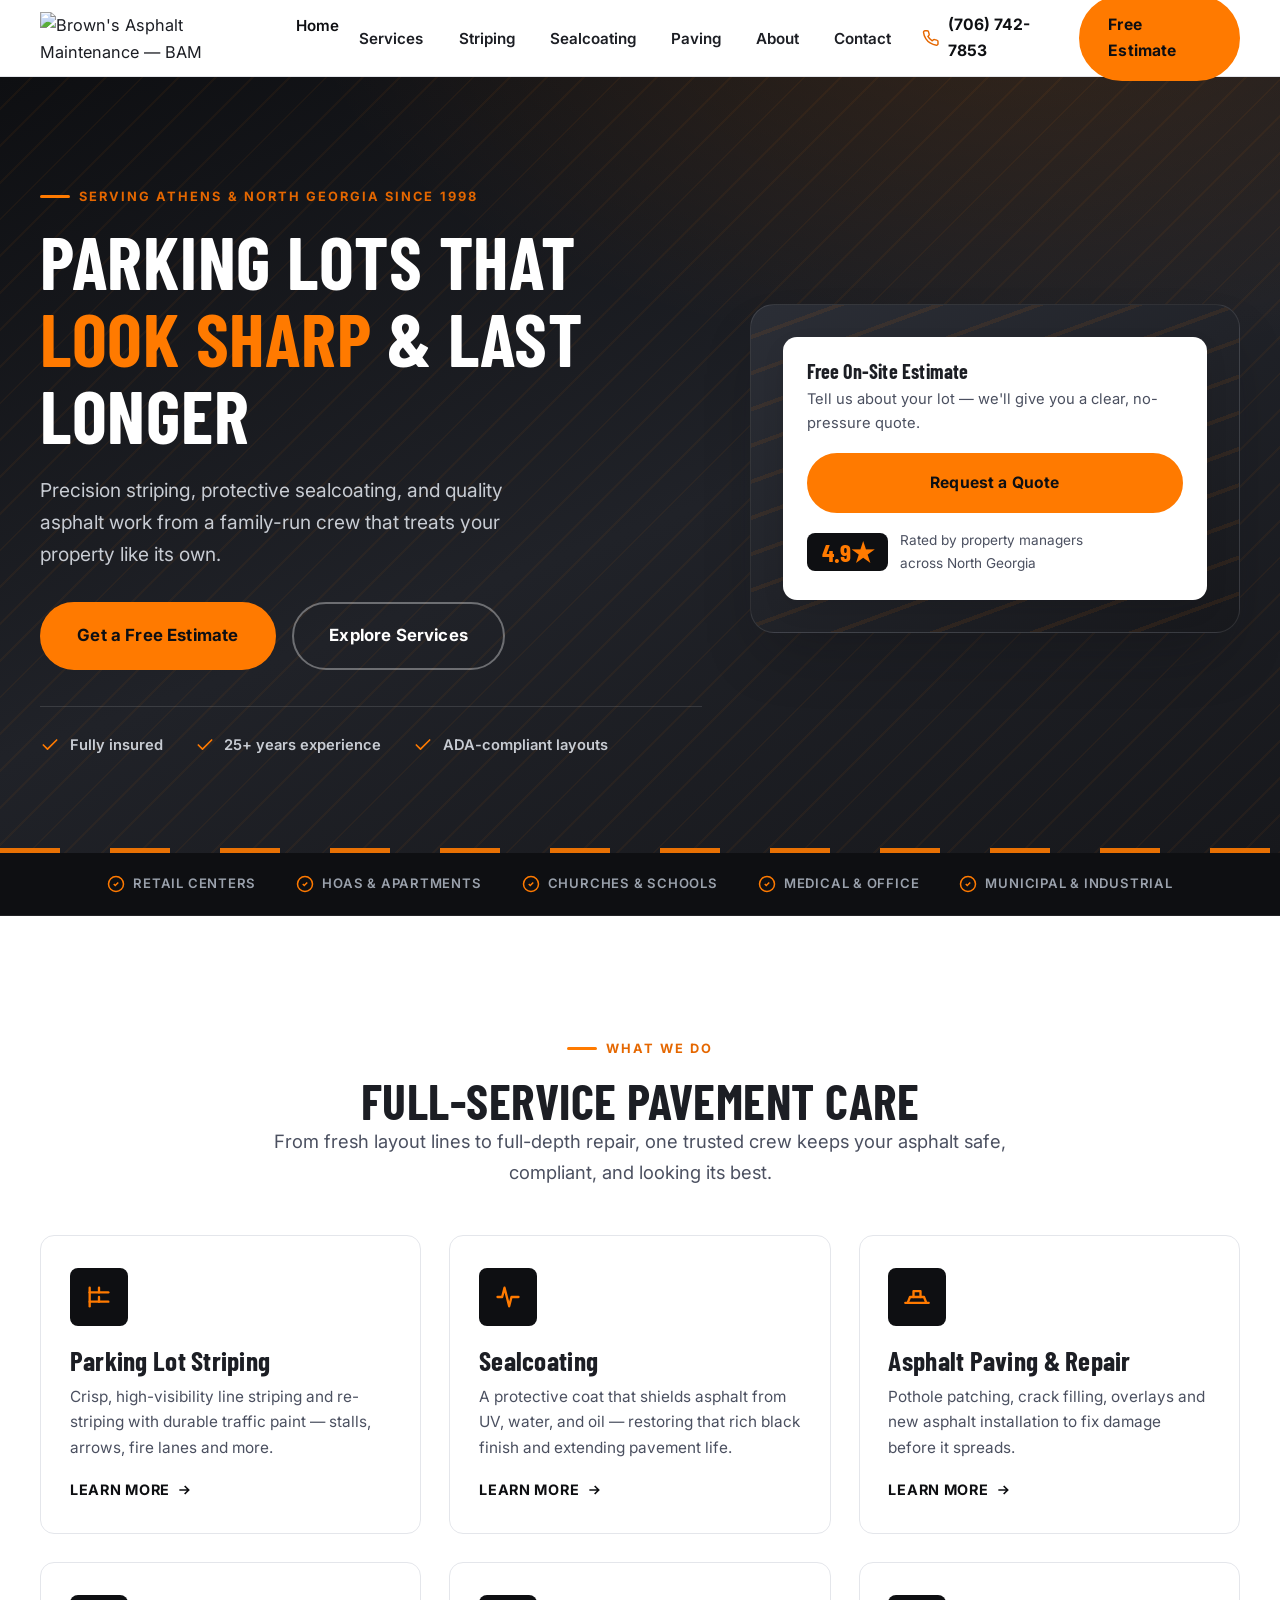
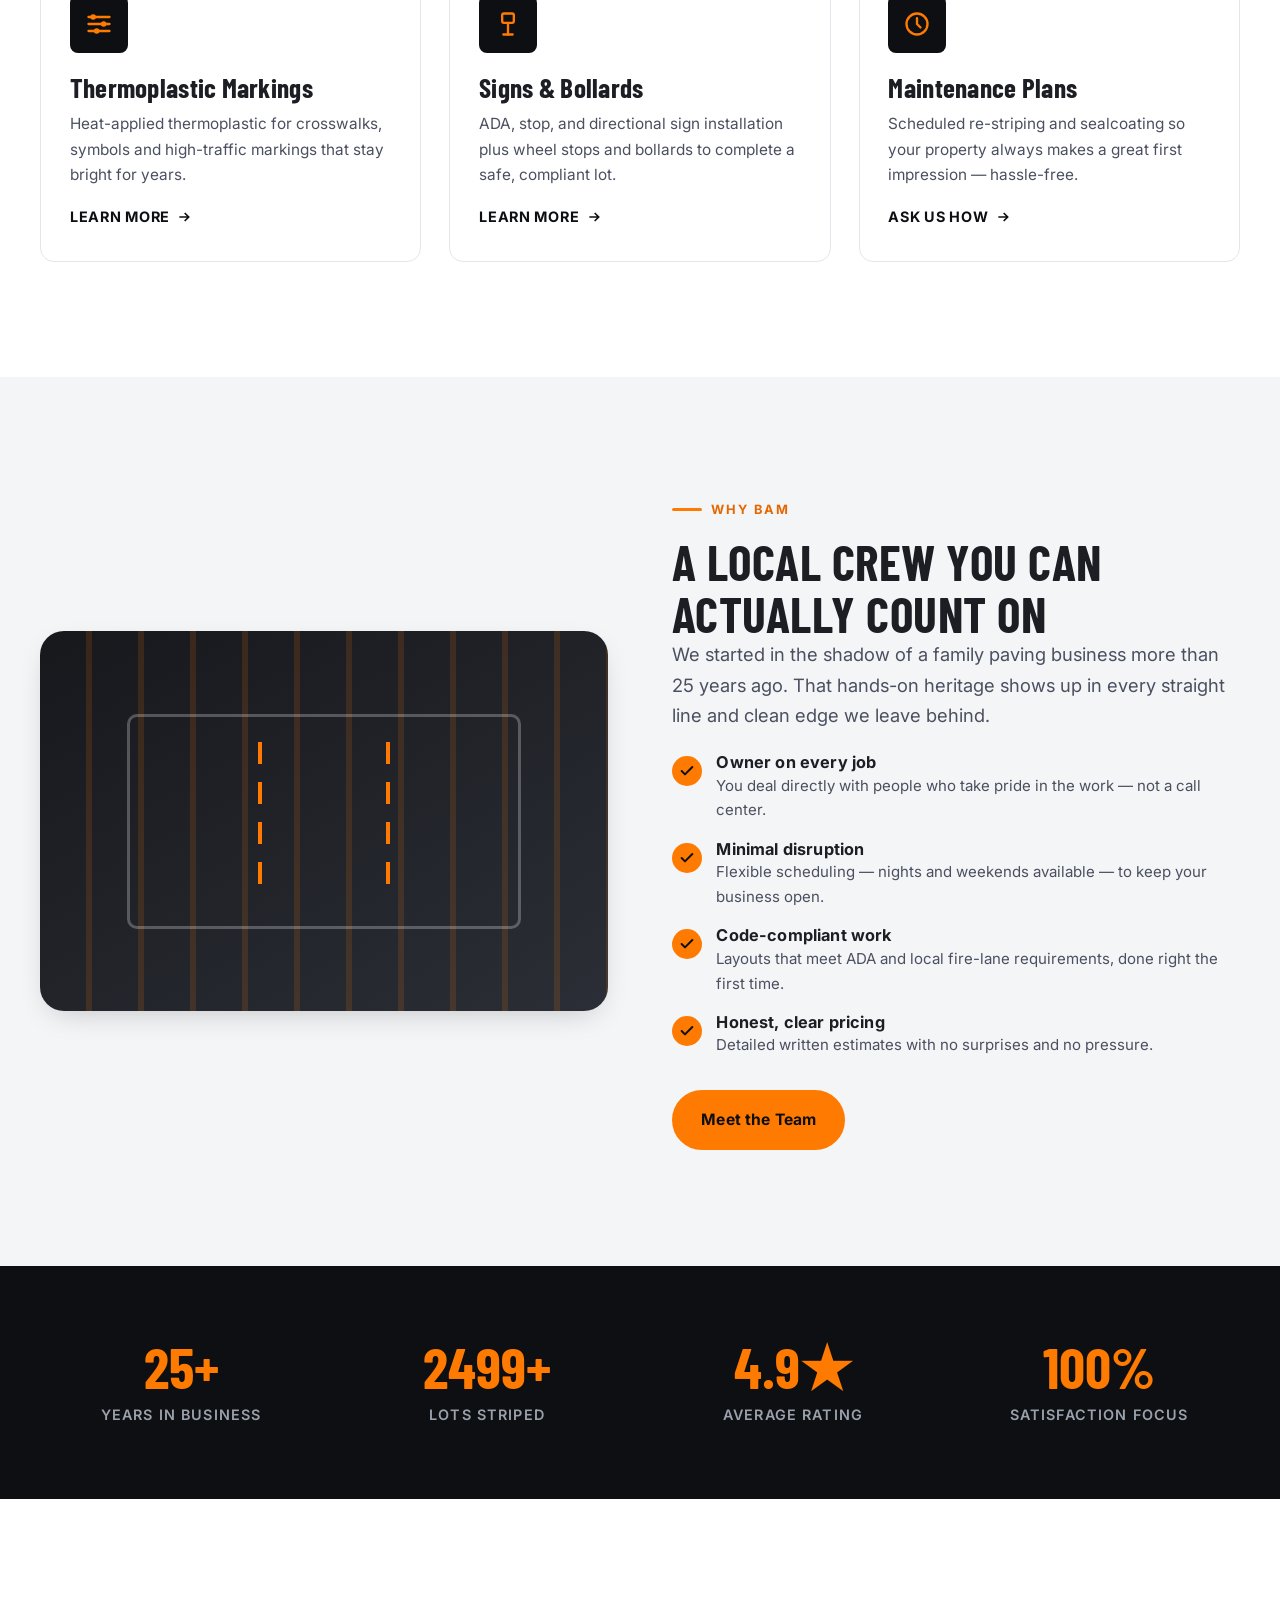
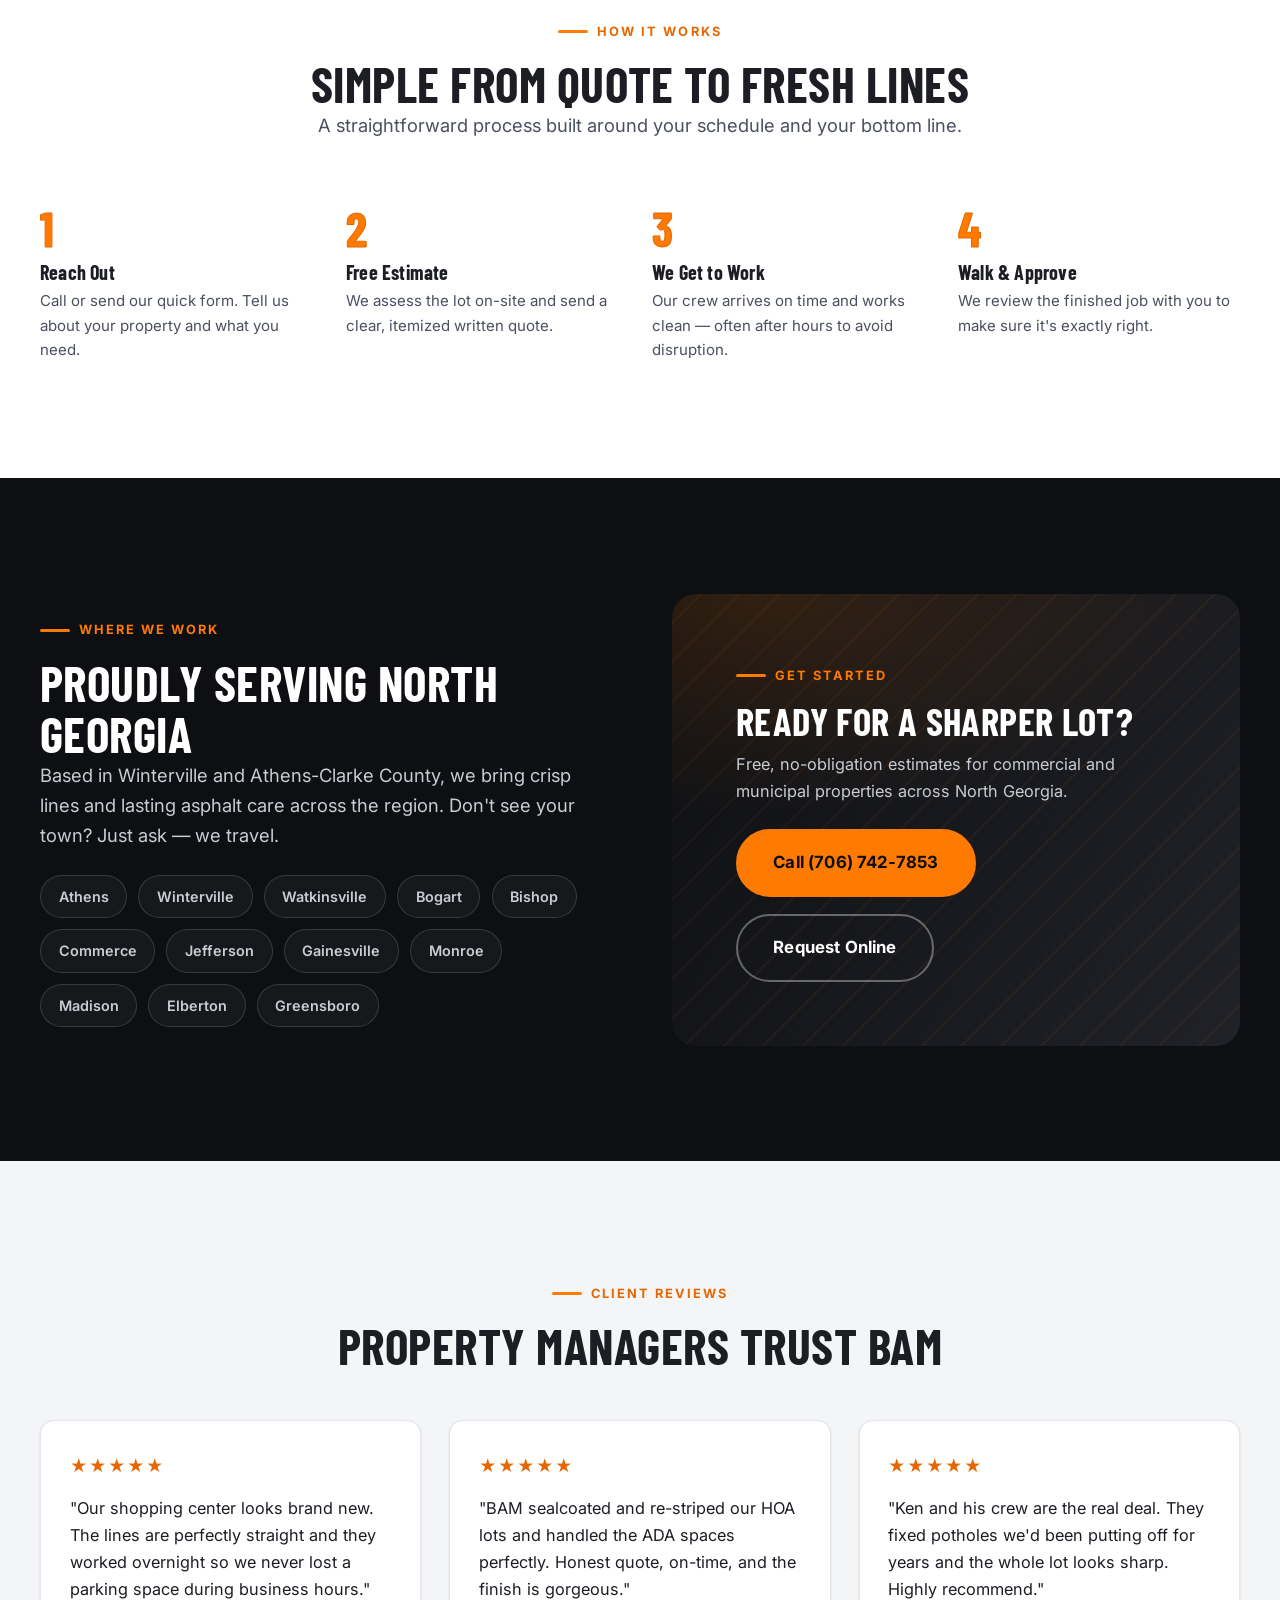
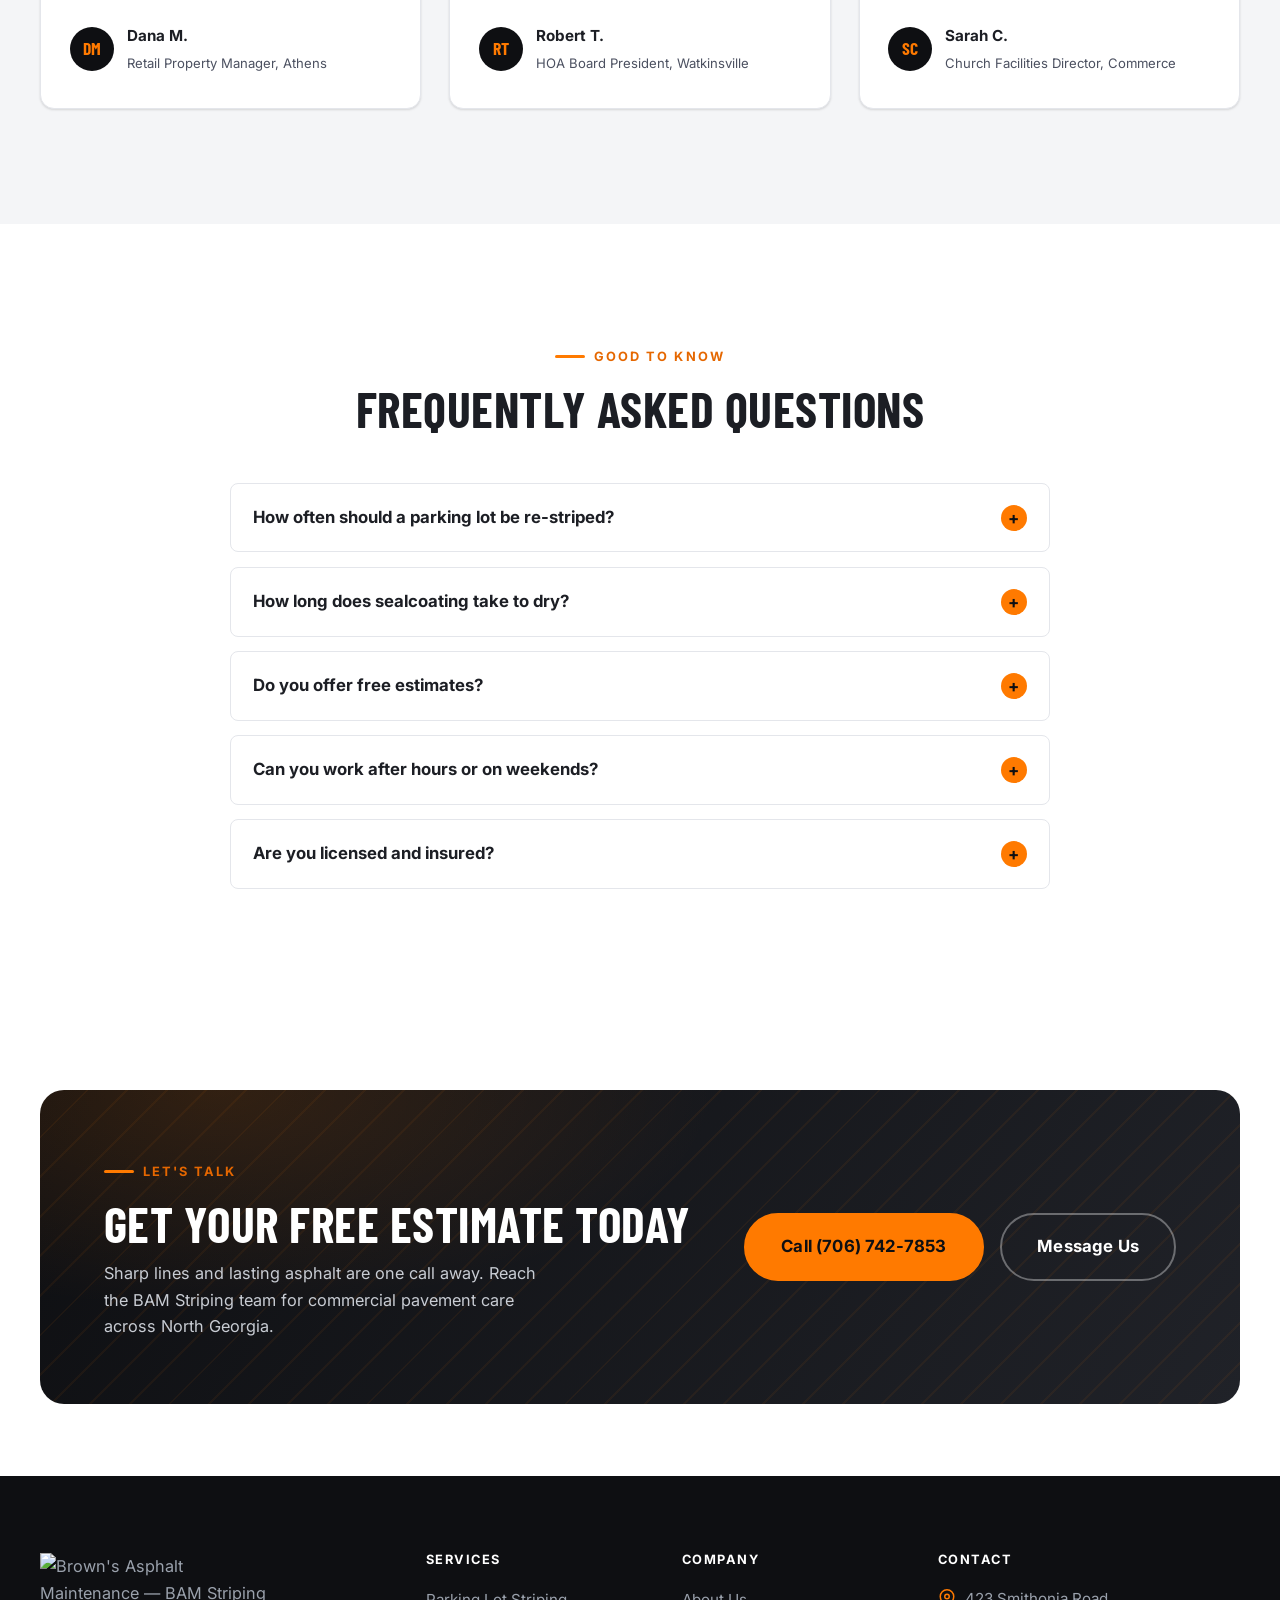
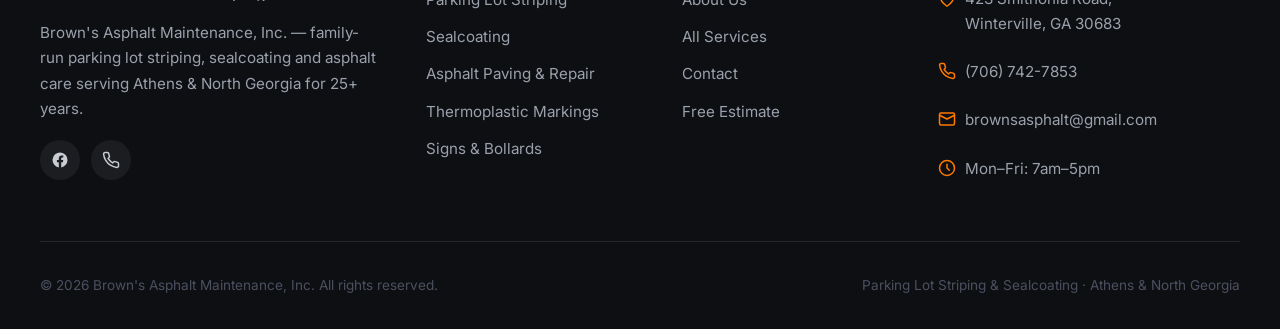
==== commit 04ca0dcc: "Use original logo from assets/ instead of the generated logo - Replace the generated inline SVG logo" ====
--- a/index.html
+++ b/index.html
@@ -27,8 +27,8 @@
   <meta name="twitter:image" content="https://www.bamstriping.com/images/og-cover.jpg" />
 
   <!-- Icons -->
-  <link rel="icon" href="favicon.svg" type="image/svg+xml" />
-  <link rel="apple-touch-icon" href="favicon.svg" />
+  <link rel="icon" href="assets/logo.png" />
+  <link rel="apple-touch-icon" href="assets/logo.png" />
   <link rel="manifest" href="site.webmanifest" />
 
   <!-- Fonts -->
@@ -48,7 +48,7 @@
     "alternateName": "BAM Striping",
     "url": "https://www.bamstriping.com/",
     "image": "https://www.bamstriping.com/images/og-cover.jpg",
-    "logo": "https://www.bamstriping.com/favicon.svg",
+    "logo": "https://www.bamstriping.com/assets/logo.png",
     "telephone": "+1-706-742-7853",
     "email": "brownsasphalt@gmail.com",
     "priceRange": "$$",
@@ -113,13 +113,7 @@
   <header class="site-header">
     <div class="container">
       <nav class="nav" aria-label="Primary">
-        <a class="brand" href="index.html" aria-label="BAM Striping home">
-          <svg class="brand__logo" viewBox="0 0 64 64" aria-hidden="true"><rect width="64" height="64" rx="14" fill="#0e0f12"/><rect x="8" y="27" width="48" height="10" rx="2" fill="#2b2e36"/><rect x="10" y="30.5" width="9" height="3" rx="1.5" fill="#ffd200"/><rect x="27.5" y="30.5" width="9" height="3" rx="1.5" fill="#ffd200"/><rect x="45" y="30.5" width="9" height="3" rx="1.5" fill="#ffd200"/><text x="32" y="22" font-family="Arial" font-size="16" font-weight="800" fill="#fff" text-anchor="middle">BAM</text><text x="32" y="52" font-family="Arial" font-size="9" font-weight="700" fill="#9aa1ac" text-anchor="middle">STRIPING</text></svg>
-          <span>
-            <span class="brand__name">BAM<span>.</span>Striping</span>
-            <span class="brand__tag">Brown's Asphalt Maintenance</span>
-          </span>
-        </a>
+        <a class="brand" href="index.html" aria-label="Brown's Asphalt Maintenance home"><img class="brand__logo-img" src="assets/logo.png" alt="Brown's Asphalt Maintenance — BAM Striping" /></a>
 
         <ul class="nav__menu" id="nav-menu">
           <li><a class="nav__link is-active" href="index.html">Home</a></li>
@@ -447,10 +441,7 @@
     <div class="container">
       <div class="footer-grid">
         <div class="footer-about">
-          <a class="brand" href="index.html" aria-label="BAM Striping home">
-            <svg class="brand__logo" viewBox="0 0 64 64" aria-hidden="true"><rect width="64" height="64" rx="14" fill="#17181c"/><rect x="8" y="27" width="48" height="10" rx="2" fill="#2b2e36"/><rect x="10" y="30.5" width="9" height="3" rx="1.5" fill="#ffd200"/><rect x="27.5" y="30.5" width="9" height="3" rx="1.5" fill="#ffd200"/><rect x="45" y="30.5" width="9" height="3" rx="1.5" fill="#ffd200"/><text x="32" y="22" font-family="Arial" font-size="16" font-weight="800" fill="#fff" text-anchor="middle">BAM</text><text x="32" y="52" font-family="Arial" font-size="9" font-weight="700" fill="#9aa1ac" text-anchor="middle">STRIPING</text></svg>
-            <span><span class="brand__name">BAM<span>.</span>Striping</span></span>
-          </a>
+          <a class="brand" href="index.html" aria-label="Brown's Asphalt Maintenance home"><img class="brand__logo-img" src="assets/logo.png" alt="Brown's Asphalt Maintenance — BAM Striping" /></a>
           <p>Brown's Asphalt Maintenance, Inc. — family-run parking lot striping, sealcoating and asphalt care serving Athens &amp; North Georgia for 25+ years.</p>
           <div class="footer-social">
             <a href="https://www.facebook.com/BAMstriping/" aria-label="Facebook" rel="noopener" target="_blank"><svg viewBox="0 0 24 24" fill="currentColor" aria-hidden="true"><path d="M22 12a10 10 0 1 0-11.6 9.9v-7H7.9V12h2.5V9.8c0-2.5 1.5-3.9 3.8-3.9 1.1 0 2.2.2 2.2.2v2.5h-1.2c-1.2 0-1.6.8-1.6 1.6V12h2.7l-.4 2.9h-2.3v7A10 10 0 0 0 22 12z"/></svg></a>
--- a/css/styles.css
+++ b/css/styles.css
@@ -1,7 +1,7 @@
 /* ==========================================================================
    Brown's Asphalt Maintenance (BAM Striping)
    Premium design system — 2026
-   Palette: asphalt charcoal + safety-stripe yellow
+   Palette: asphalt charcoal + safety-stripe orange
    ========================================================================== */
 
 :root {
@@ -17,9 +17,9 @@
   --mist-100: #f4f5f7;
   --white: #ffffff;
 
-  --stripe: #ffd200;     /* safety striping yellow */
-  --stripe-dark: #e6b800;
-  --stripe-glow: rgba(255, 210, 0, 0.28);
+  --stripe: #ff7a00;     /* safety striping orange */
+  --stripe-dark: #e56700;
+  --stripe-glow: rgba(255, 122, 0, 0.28);
 
   --success: #2f9e44;
   --danger: #e03131;
@@ -223,6 +223,17 @@
 }
 .brand { display: flex; align-items: center; gap: 0.7rem; }
 .brand__logo { width: 46px; height: 46px; flex: none; }
+.brand__logo-img {
+  height: 52px;
+  width: auto;
+  max-width: 230px;
+  display: block;
+  object-fit: contain;
+}
+.site-footer .brand__logo-img { height: 48px; }
+@media (max-width: 520px) {
+  .brand__logo-img { height: 44px; max-width: 180px; }
+}
 .brand__name {
   font-family: var(--font-head);
   font-weight: 700;
@@ -306,7 +317,7 @@
   position: relative;
   color: var(--text-invert);
   background:
-    radial-gradient(1200px 600px at 80% -10%, rgba(255, 210, 0, 0.12), transparent 60%),
+    radial-gradient(1200px 600px at 80% -10%, rgba(255, 122, 0, 0.12), transparent 60%),
     linear-gradient(160deg, var(--asphalt-900) 0%, var(--asphalt-700) 55%, var(--asphalt-800) 100%);
   overflow: hidden;
   isolation: isolate;
@@ -318,7 +329,7 @@
   inset: 0;
   background-image: repeating-linear-gradient(
     -45deg,
-    rgba(255, 210, 0, 0.05) 0 2px,
+    rgba(255, 122, 0, 0.05) 0 2px,
     transparent 2px 26px
   );
   z-index: -1;
@@ -372,7 +383,7 @@
   content: "";
   position: absolute;
   inset: 0;
-  background: repeating-linear-gradient(-20deg, rgba(255,210,0,.08) 0 4px, transparent 4px 34px);
+  background: repeating-linear-gradient(-20deg, rgba(255,122,0,.08) 0 4px, transparent 4px 34px);
 }
 .hero-quote {
   position: relative;
@@ -498,7 +509,7 @@
 .media-panel::before {
   content: "";
   position: absolute; inset: 0;
-  background: repeating-linear-gradient(90deg, transparent 0 46px, rgba(255,210,0,.14) 46px 52px);
+  background: repeating-linear-gradient(90deg, transparent 0 46px, rgba(255,122,0,.14) 46px 52px);
 }
 .media-panel__lane {
   position: relative;
@@ -595,7 +606,7 @@
 .cta-band {
   position: relative;
   background:
-    radial-gradient(900px 400px at 15% 0%, rgba(255,210,0,.14), transparent 55%),
+    radial-gradient(900px 400px at 15% 0%, rgba(255,122,0,.14), transparent 55%),
     linear-gradient(120deg, var(--asphalt-900), var(--asphalt-700));
   color: var(--white);
   border-radius: var(--radius-lg);
@@ -606,7 +617,7 @@
 .cta-band::before {
   content: "";
   position: absolute; inset: 0; z-index: -1;
-  background: repeating-linear-gradient(-45deg, rgba(255,210,0,.06) 0 2px, transparent 2px 28px);
+  background: repeating-linear-gradient(-45deg, rgba(255,122,0,.06) 0 2px, transparent 2px 28px);
 }
 .cta-band__inner { display: flex; flex-wrap: wrap; align-items: center; justify-content: space-between; gap: 2rem; }
 .cta-band h2 { color: var(--white); margin-bottom: 0.6rem; }
@@ -723,7 +734,7 @@
   position: relative;
   color: var(--white);
   background:
-    radial-gradient(900px 500px at 85% -20%, rgba(255,210,0,.12), transparent 60%),
+    radial-gradient(900px 500px at 85% -20%, rgba(255,122,0,.12), transparent 60%),
     linear-gradient(160deg, var(--asphalt-900), var(--asphalt-700));
   padding: clamp(3rem, 7vw, 5rem) 0 clamp(3rem, 6vw, 4.5rem);
   overflow: hidden;
@@ -732,7 +743,7 @@
 .page-hero::before {
   content: "";
   position: absolute; inset: 0; z-index: -1;
-  background: repeating-linear-gradient(-45deg, rgba(255,210,0,.05) 0 2px, transparent 2px 26px);
+  background: repeating-linear-gradient(-45deg, rgba(255,122,0,.05) 0 2px, transparent 2px 26px);
 }
 .page-hero::after {
   content: "";
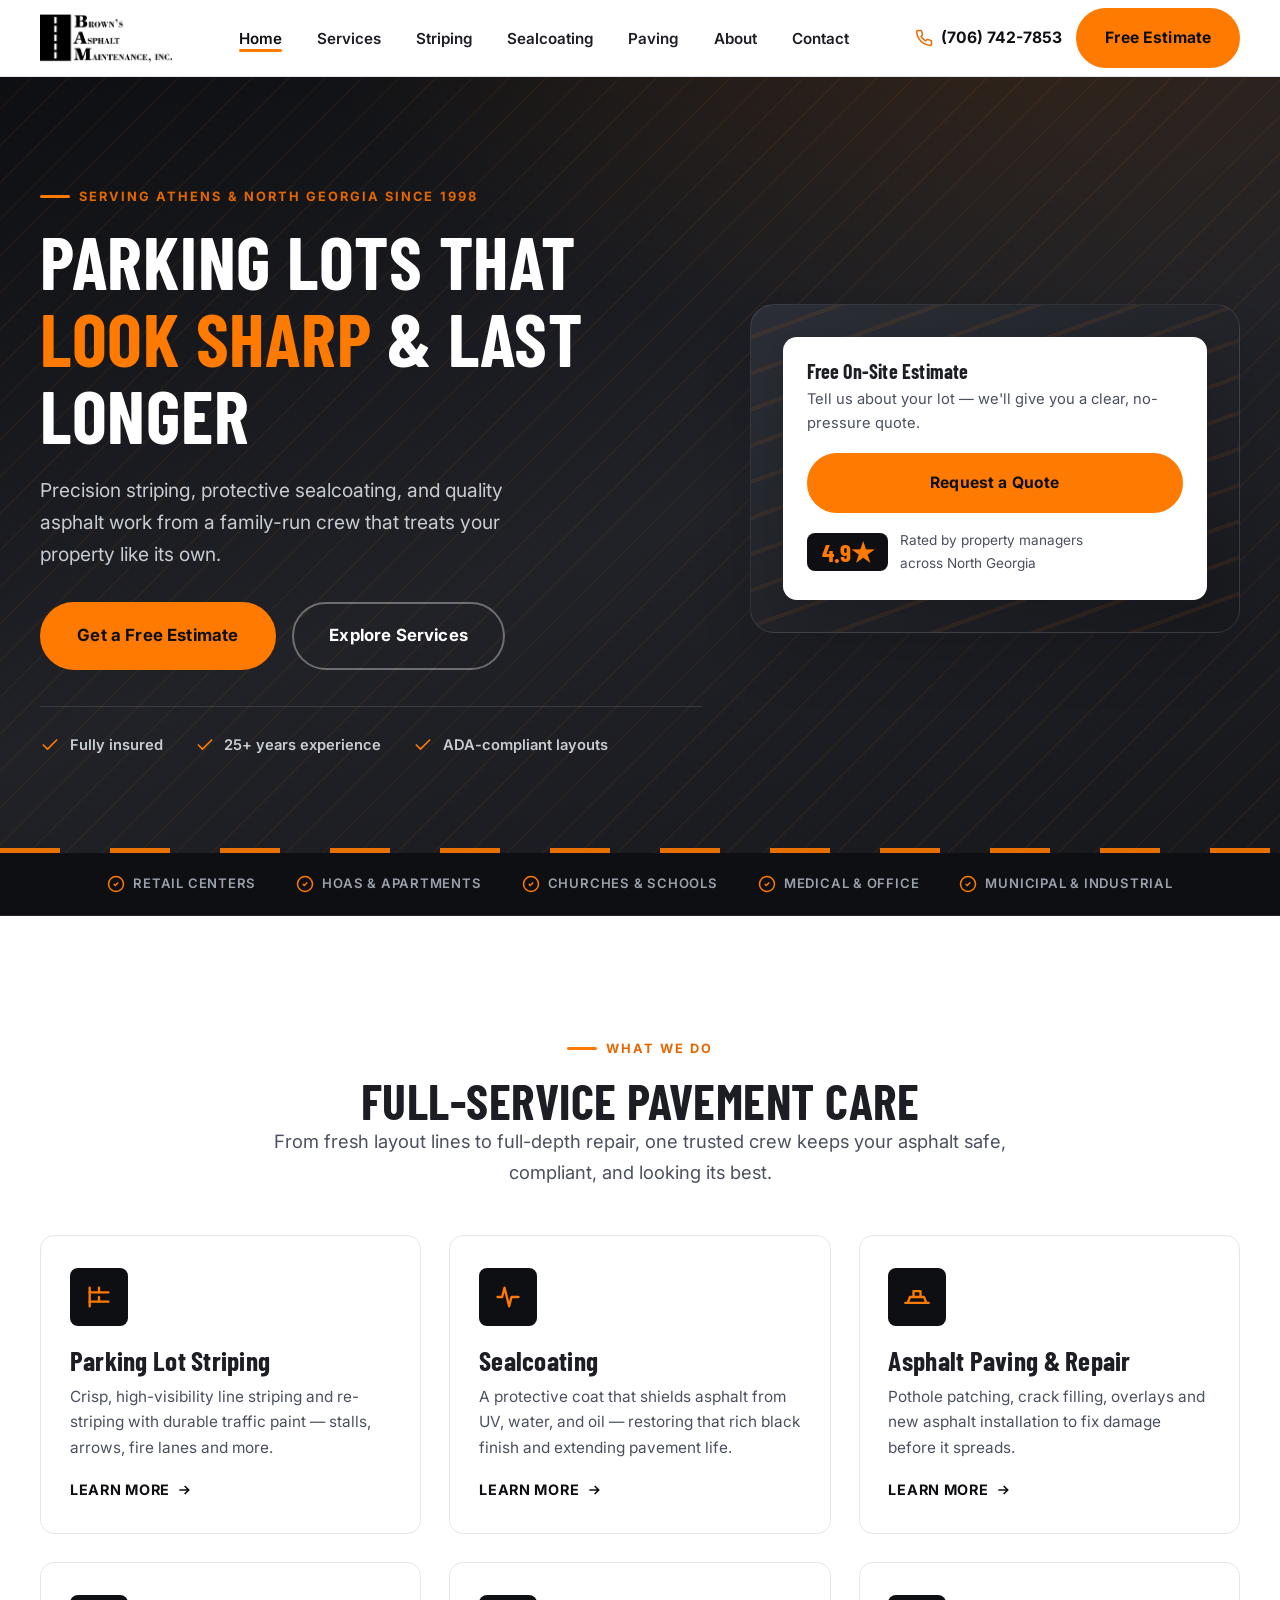
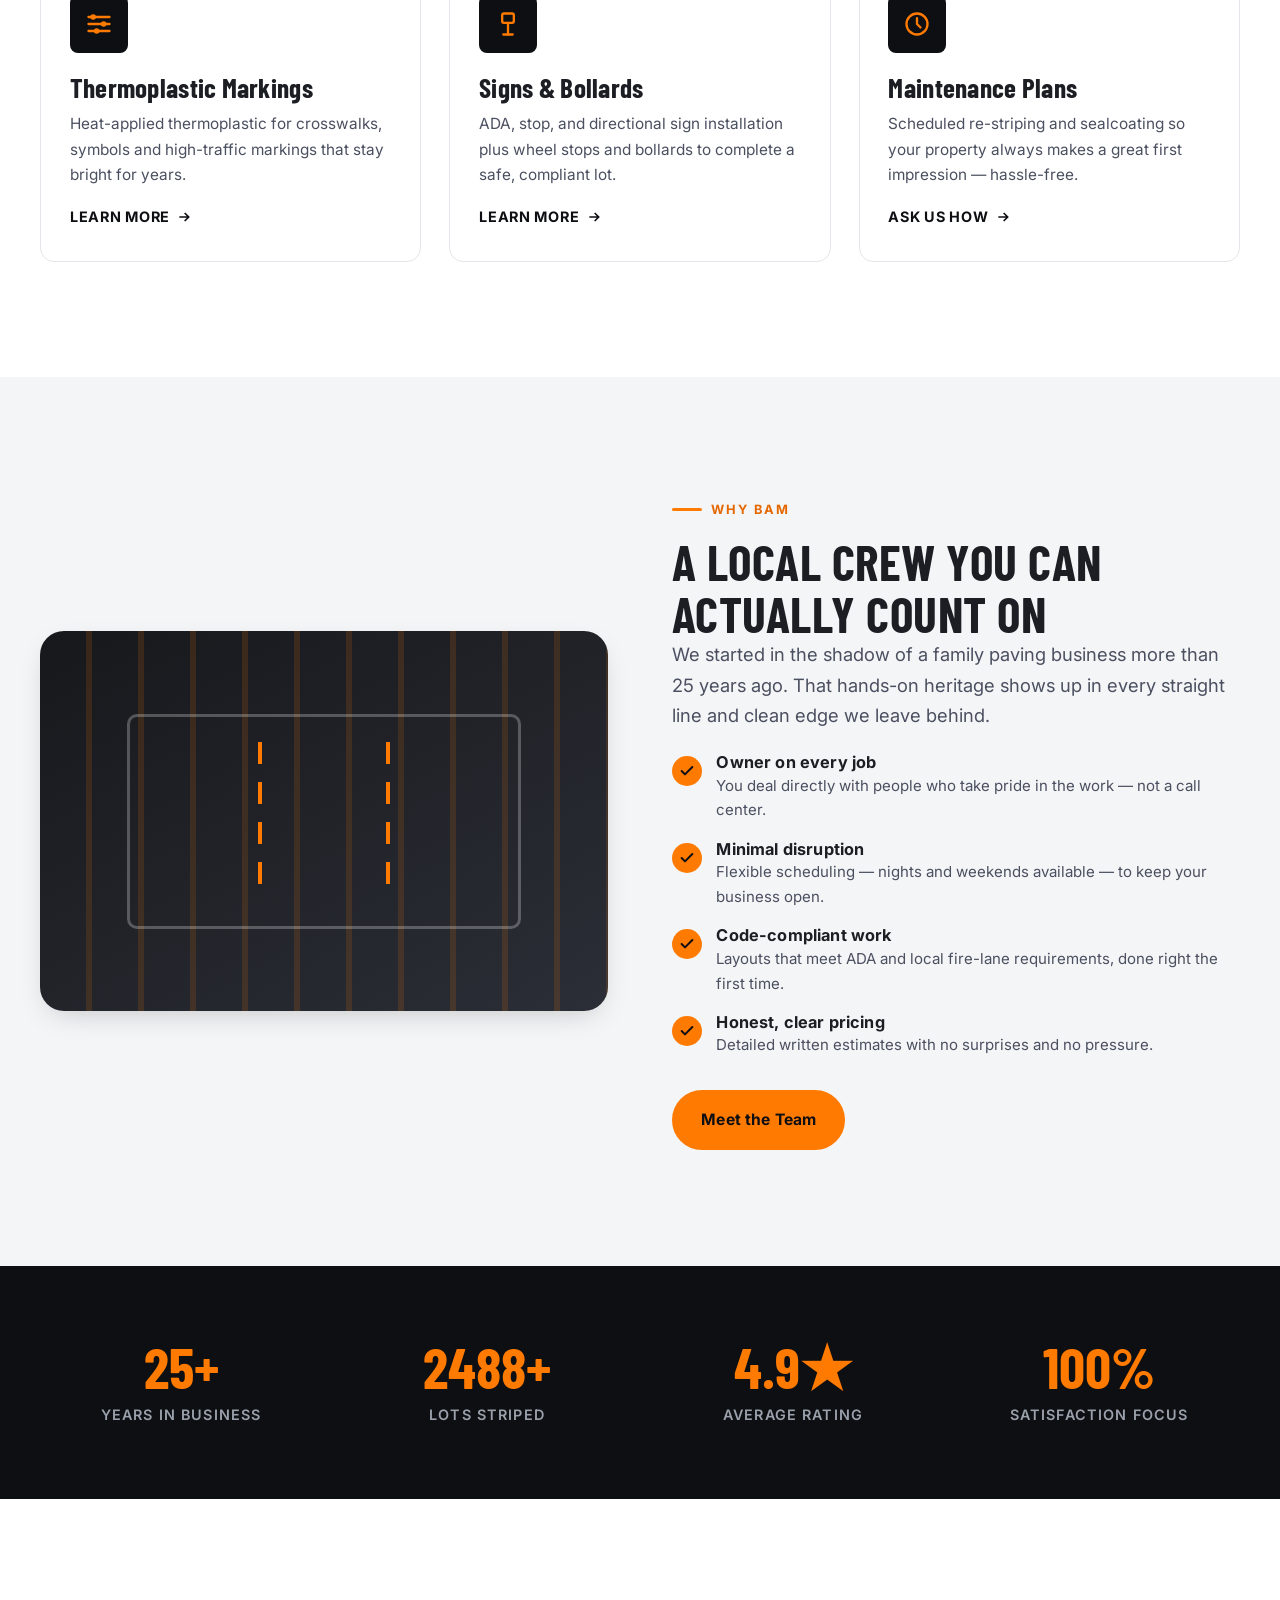
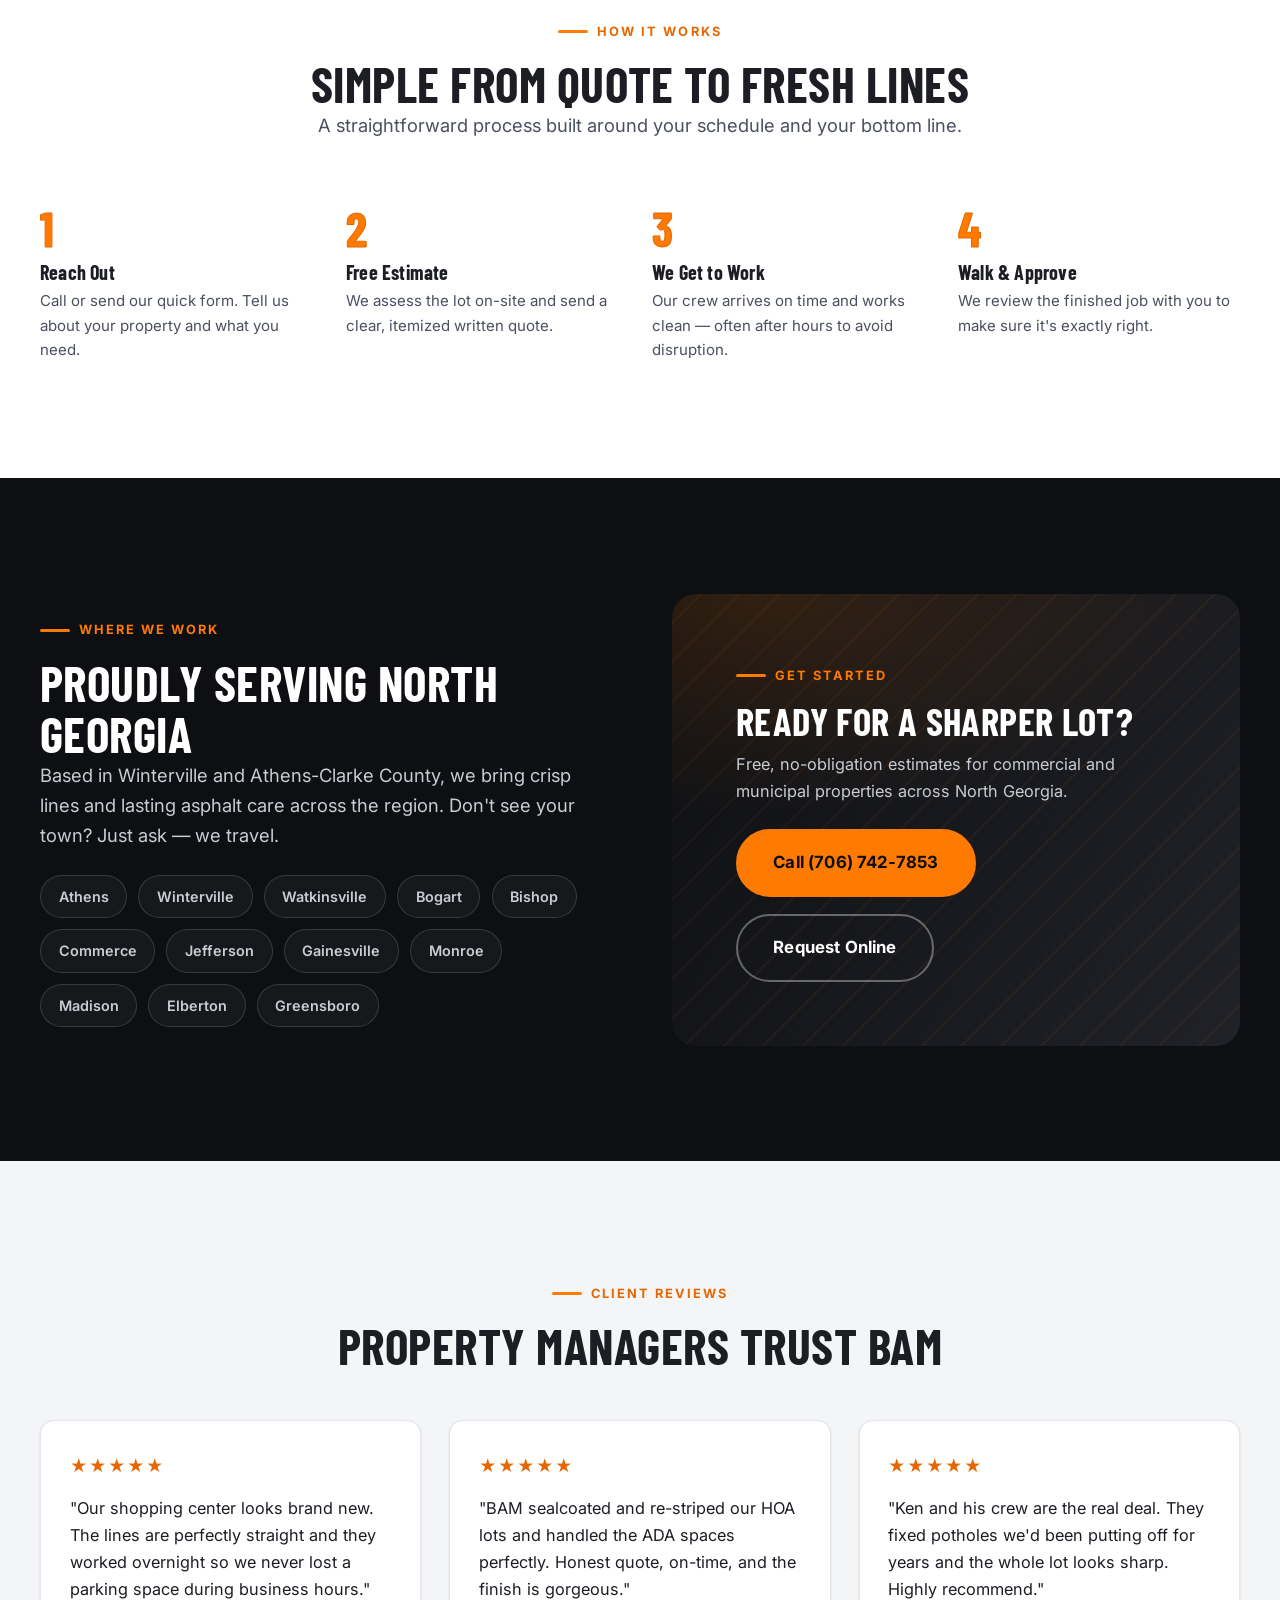
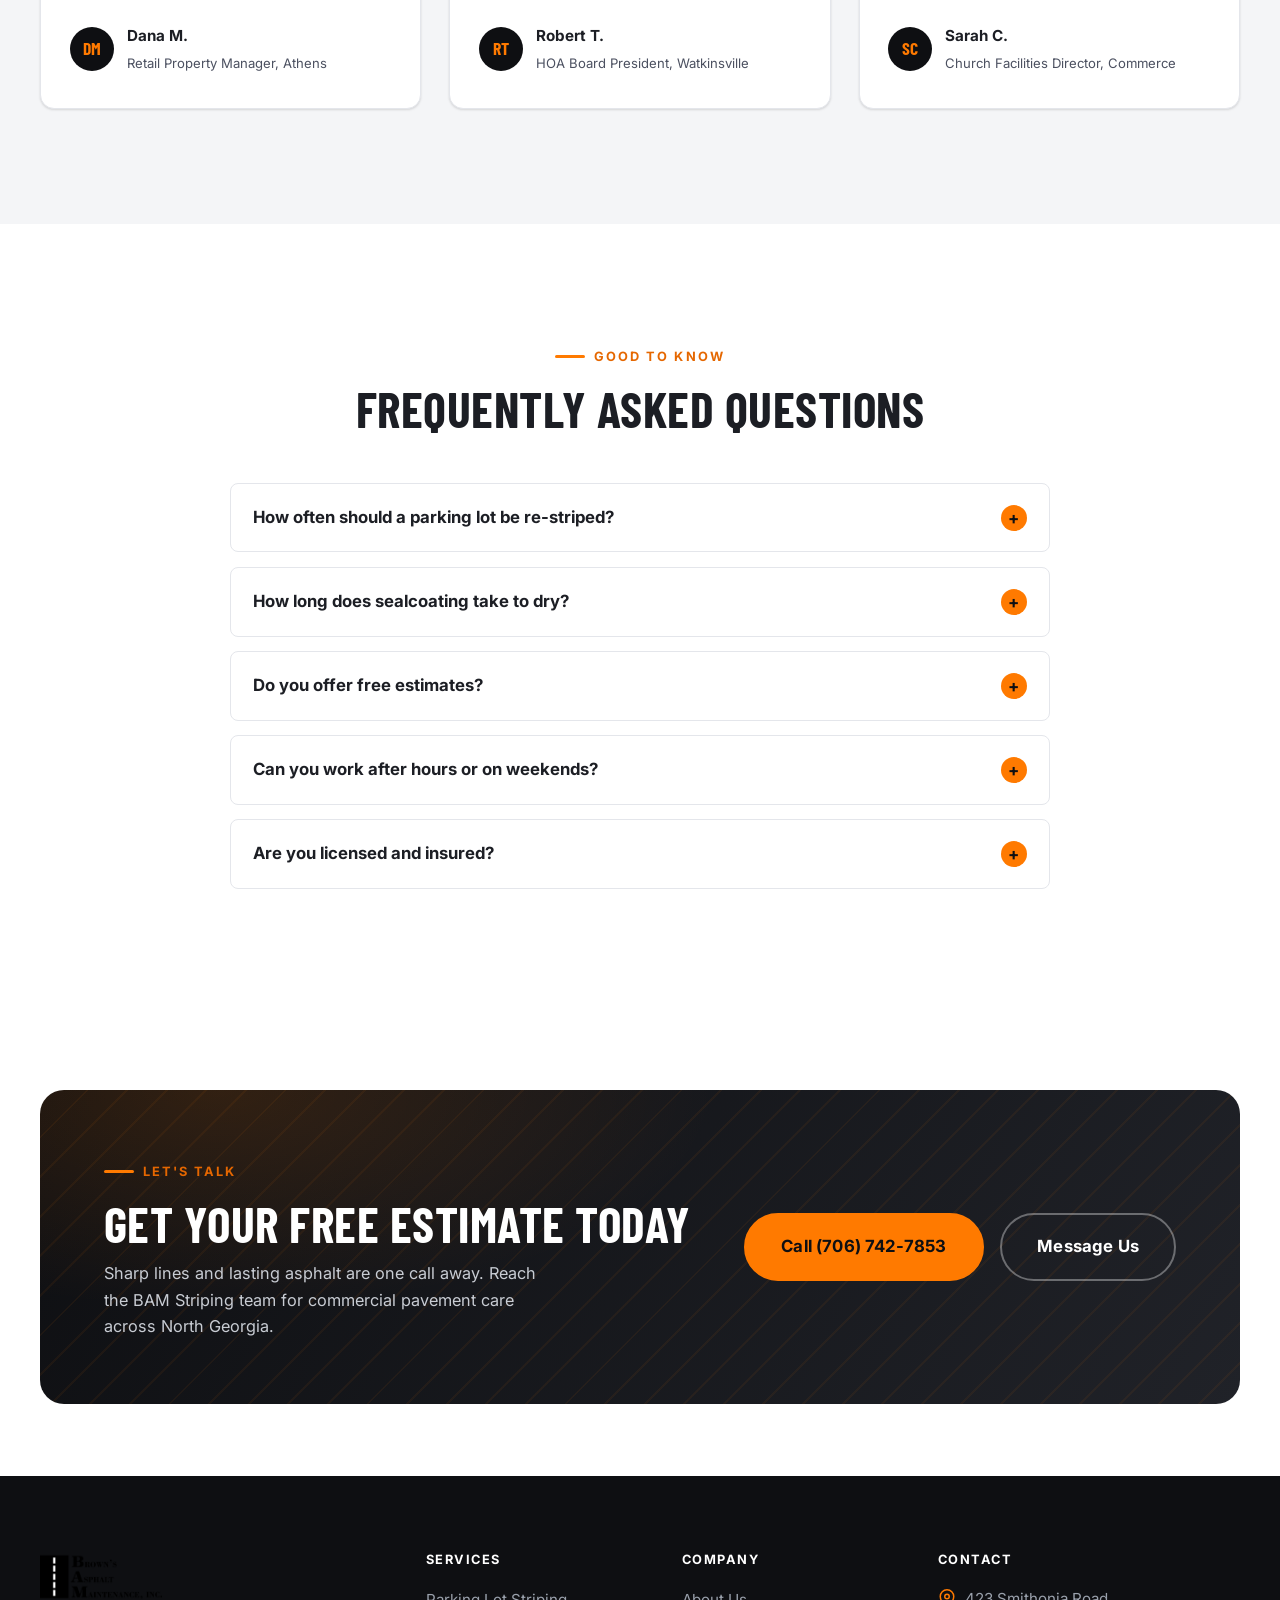
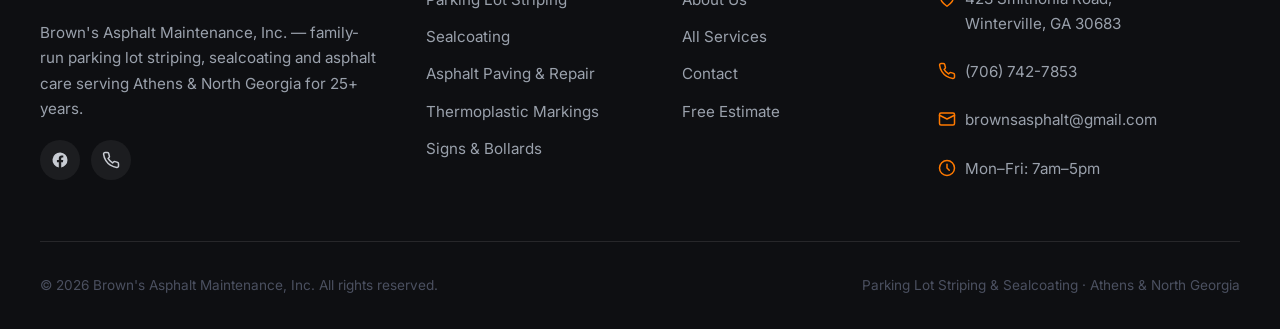
==== commit 02f8aebf: "Use a dedicated assets/favicon.ico for the browser-tab icon Point rel=icon on every page at assets/f" ====
--- a/index.html
+++ b/index.html
@@ -27,7 +27,7 @@
   <meta name="twitter:image" content="https://www.bamstriping.com/images/og-cover.jpg" />
 
   <!-- Icons -->
-  <link rel="icon" href="assets/logo.png" />
+  <link rel="icon" href="assets/favicon.ico" sizes="any" />
   <link rel="apple-touch-icon" href="assets/logo.png" />
   <link rel="manifest" href="site.webmanifest" />
 
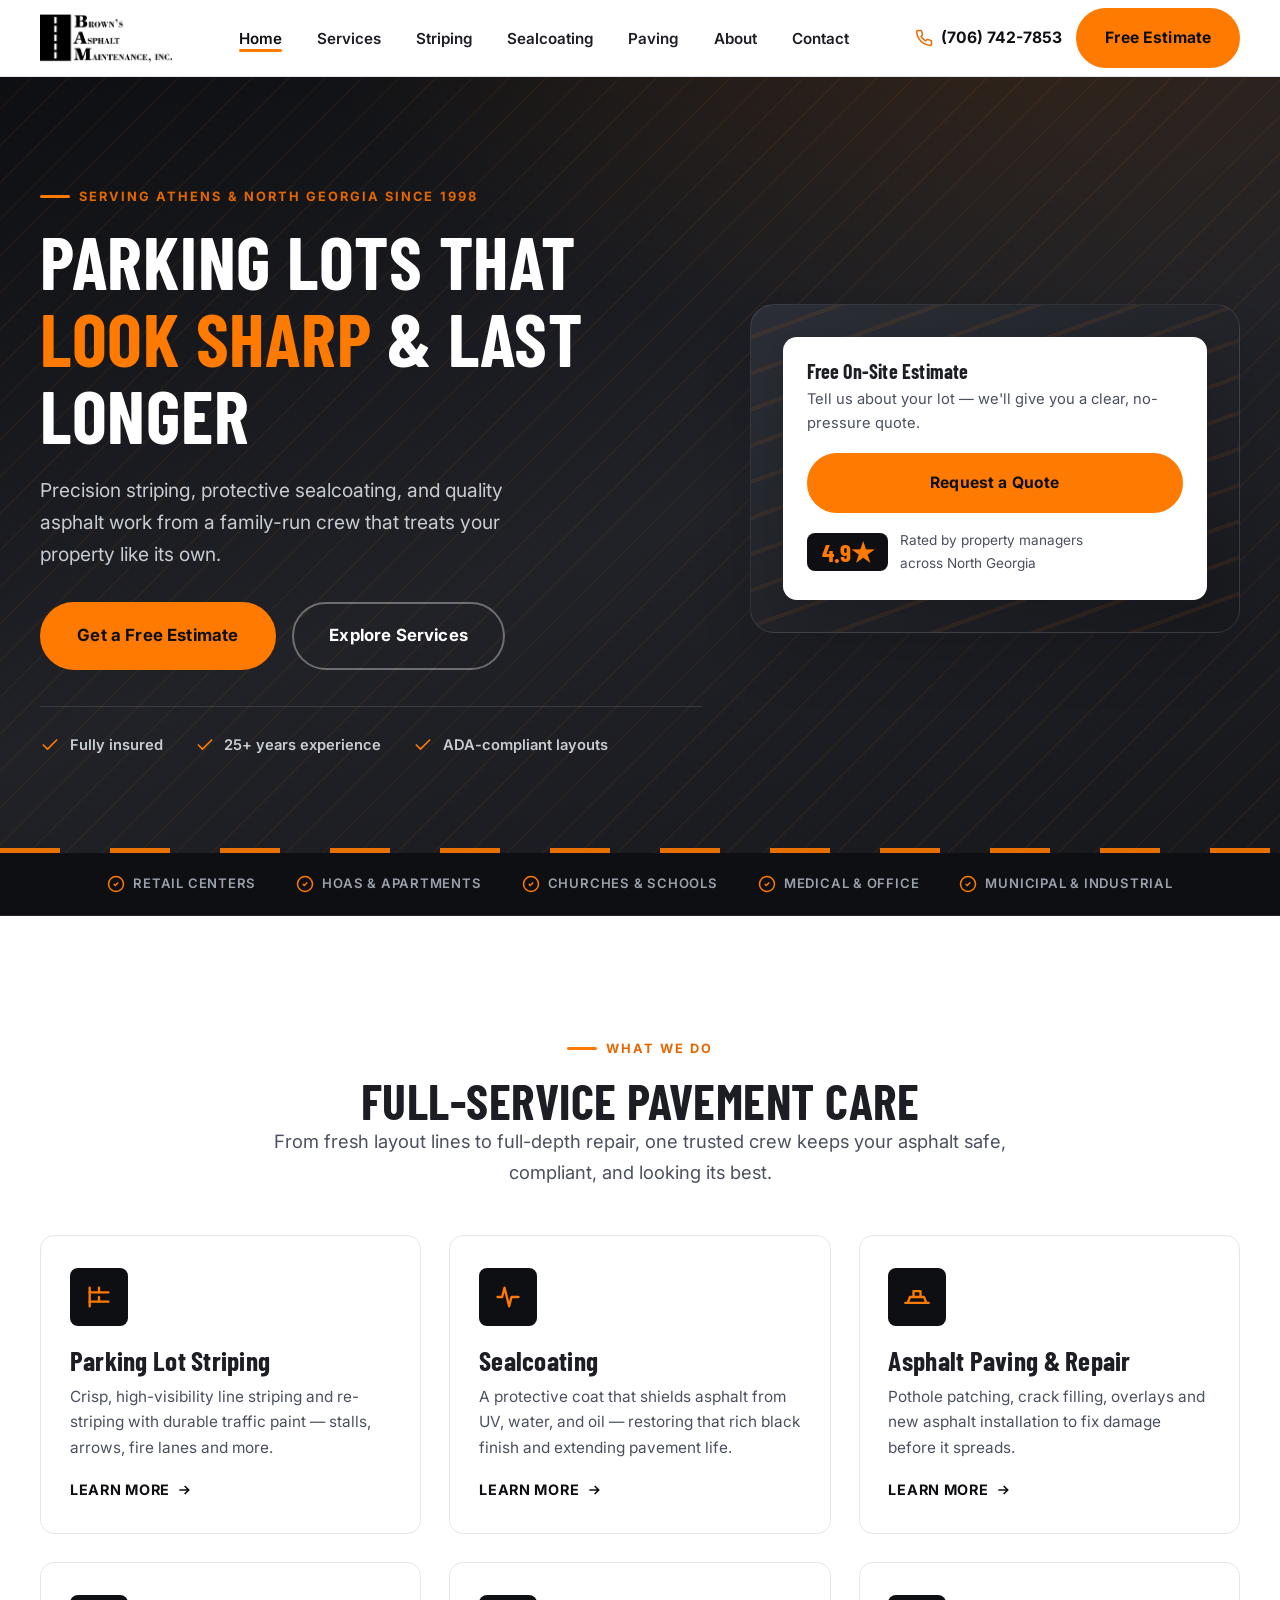
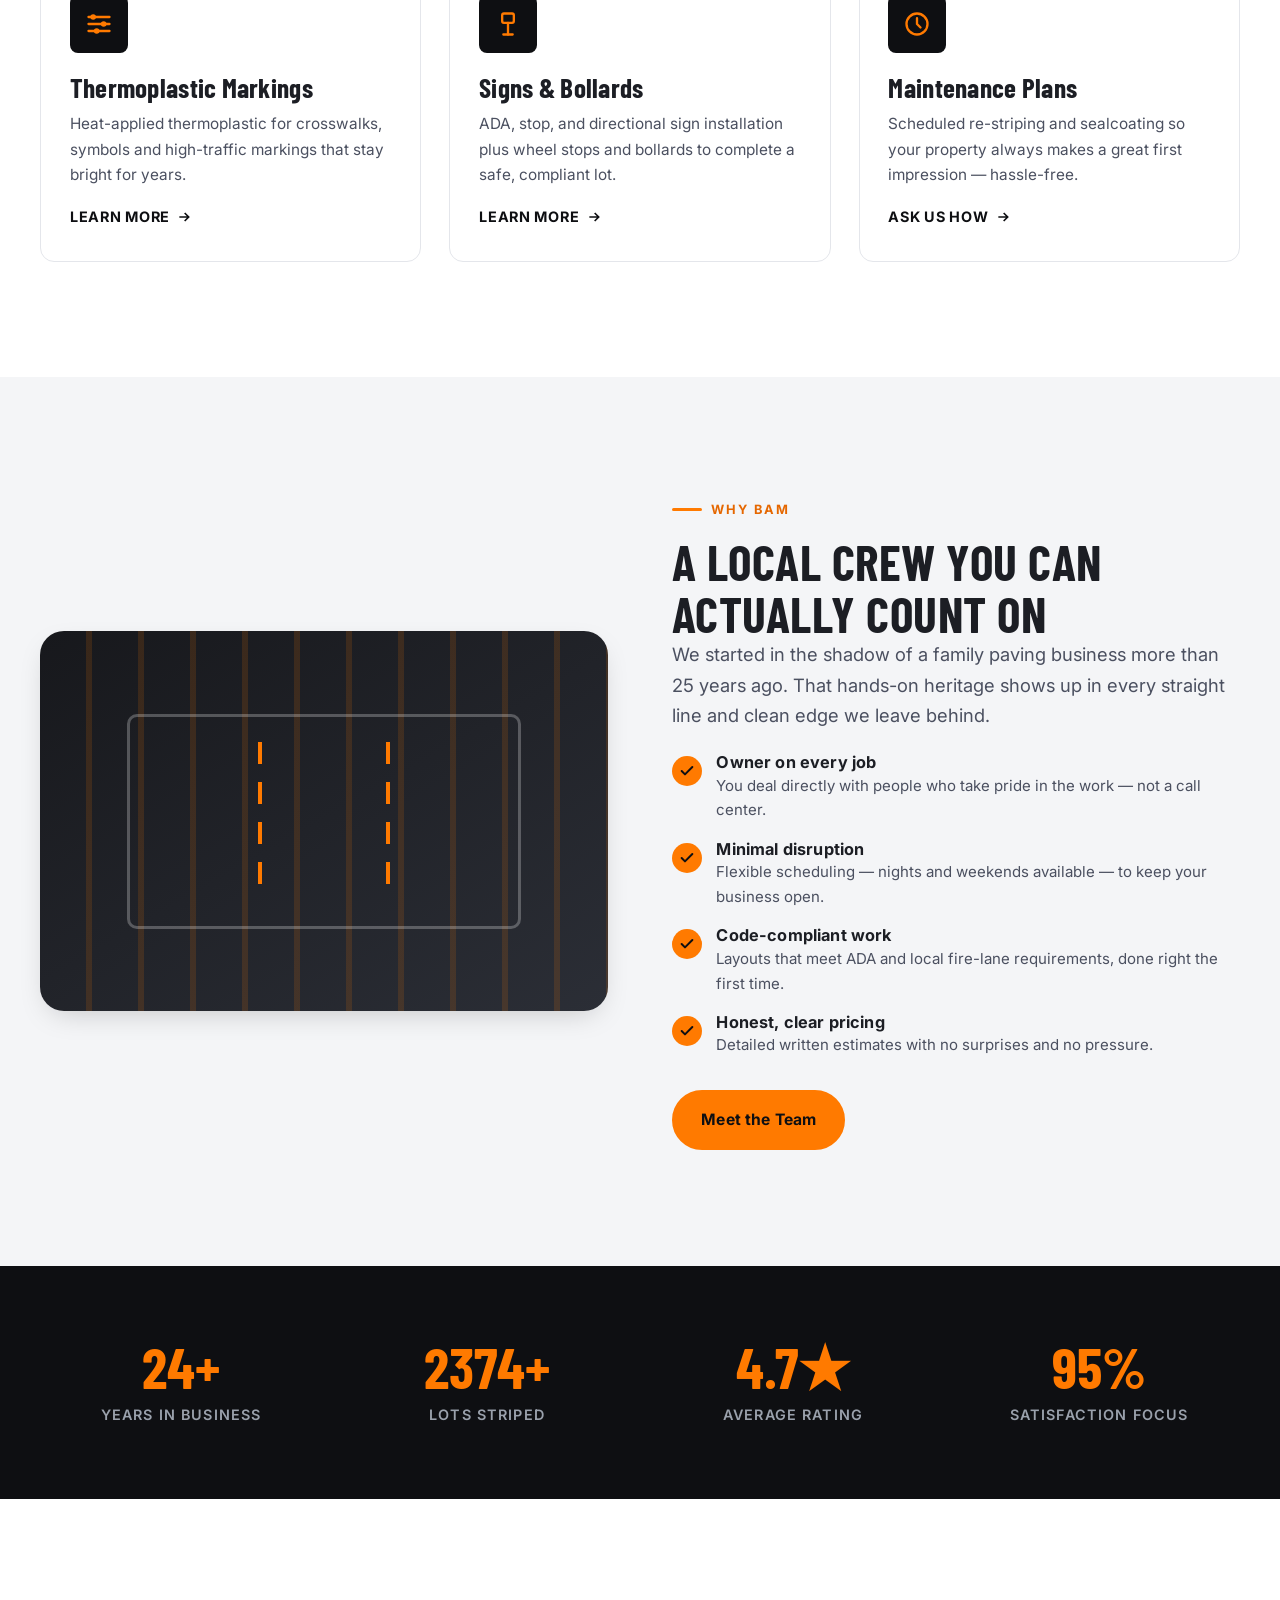
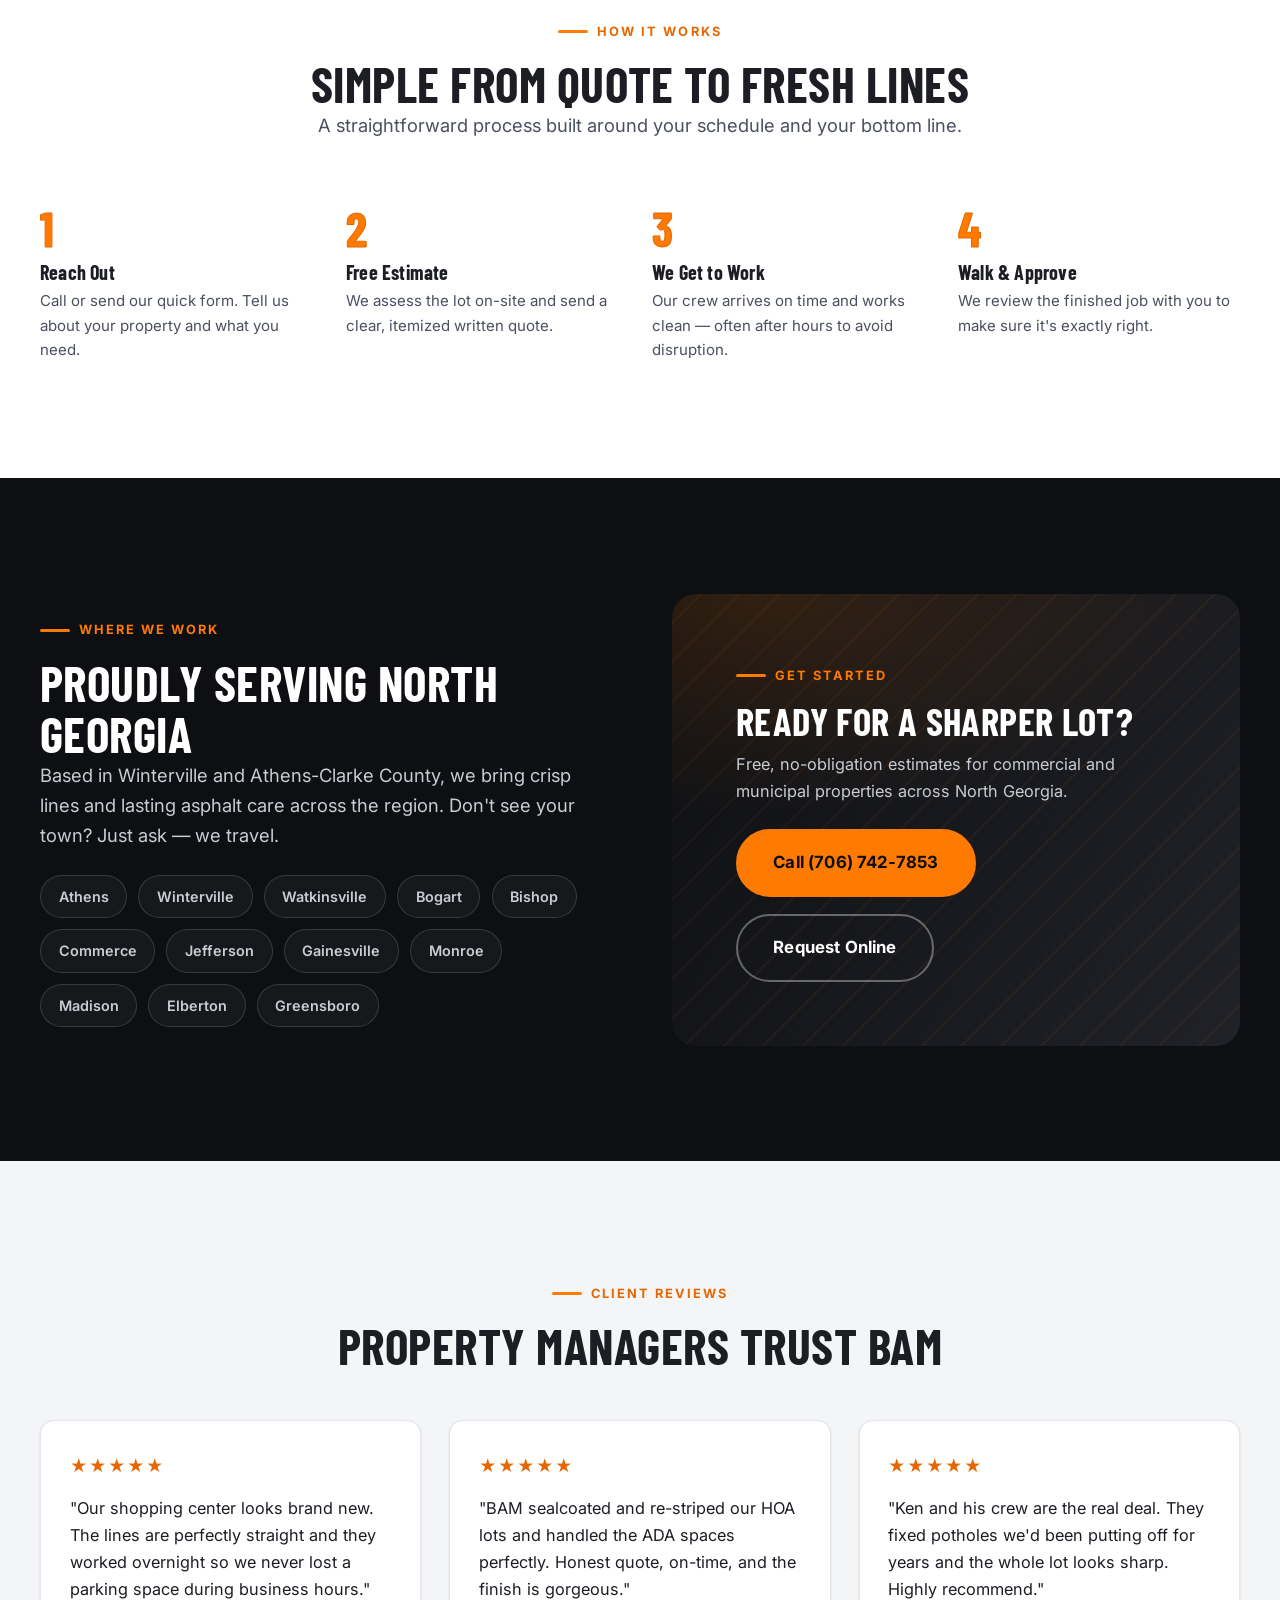
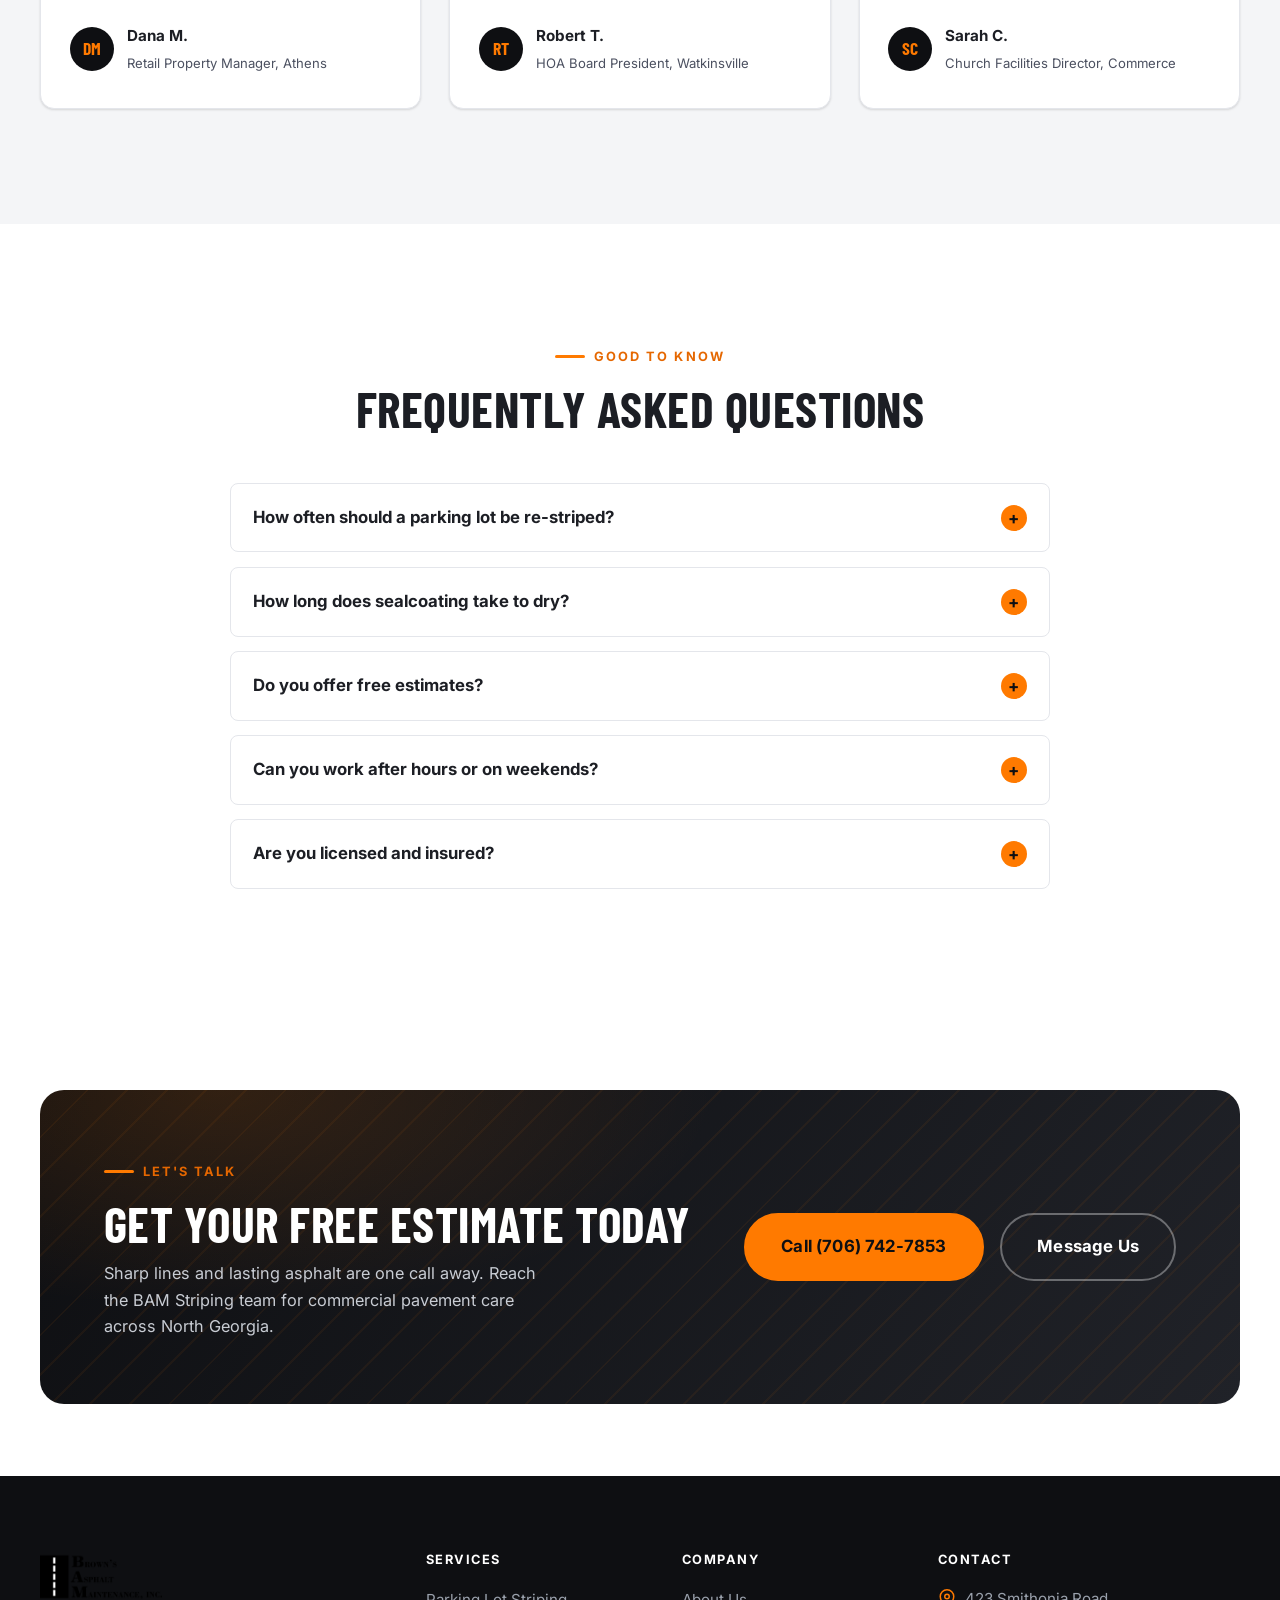
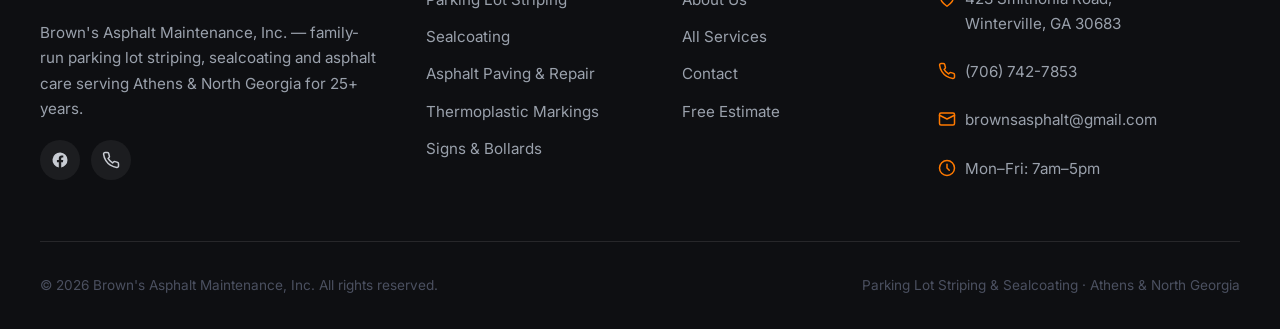
==== commit 955d5f20: "Wire in full favicon.io icon set Reference the complete favicon.io package from every page: favicon." ====
--- a/index.html
+++ b/index.html
@@ -28,7 +28,9 @@
 
   <!-- Icons -->
   <link rel="icon" href="assets/favicon.ico" sizes="any" />
-  <link rel="apple-touch-icon" href="assets/logo.png" />
+  <link rel="icon" type="image/png" sizes="32x32" href="assets/favicon-32x32.png" />
+  <link rel="icon" type="image/png" sizes="16x16" href="assets/favicon-16x16.png" />
+  <link rel="apple-touch-icon" sizes="180x180" href="assets/apple-touch-icon.png" />
   <link rel="manifest" href="site.webmanifest" />
 
   <!-- Fonts -->
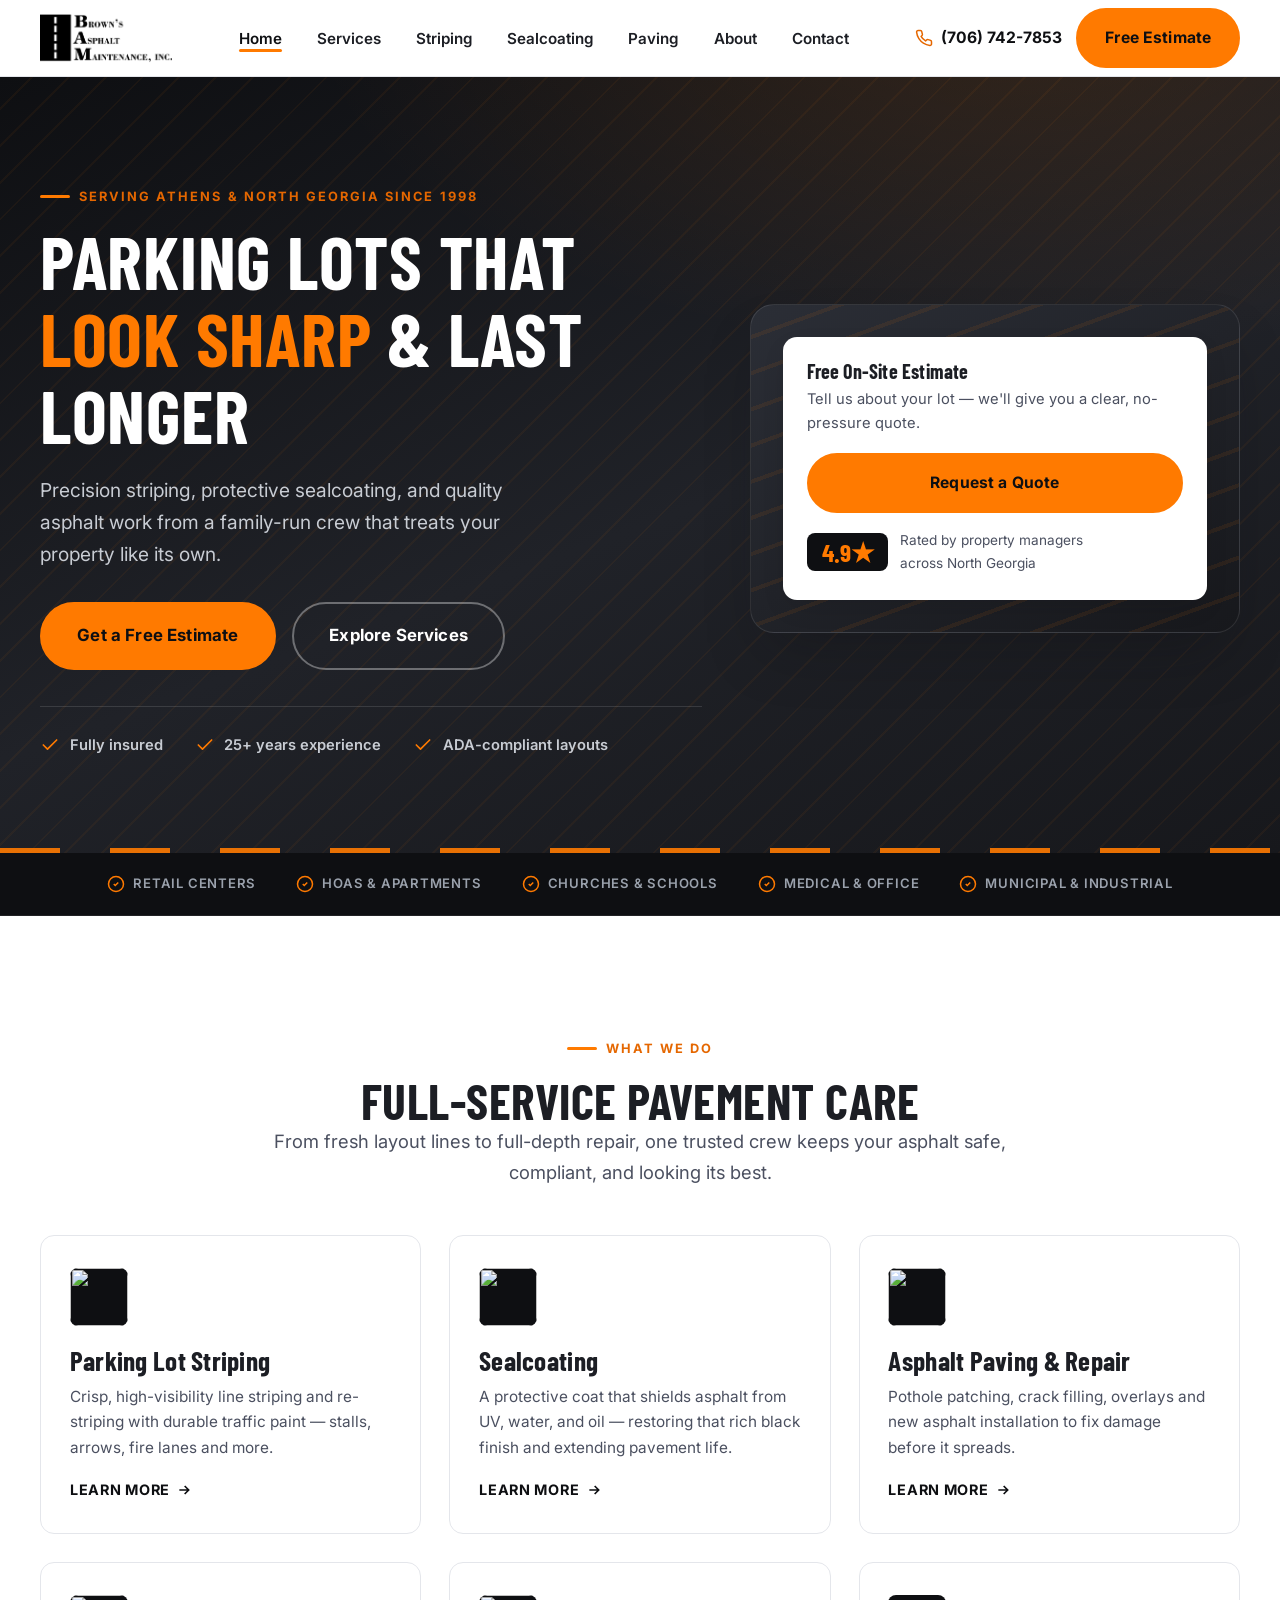
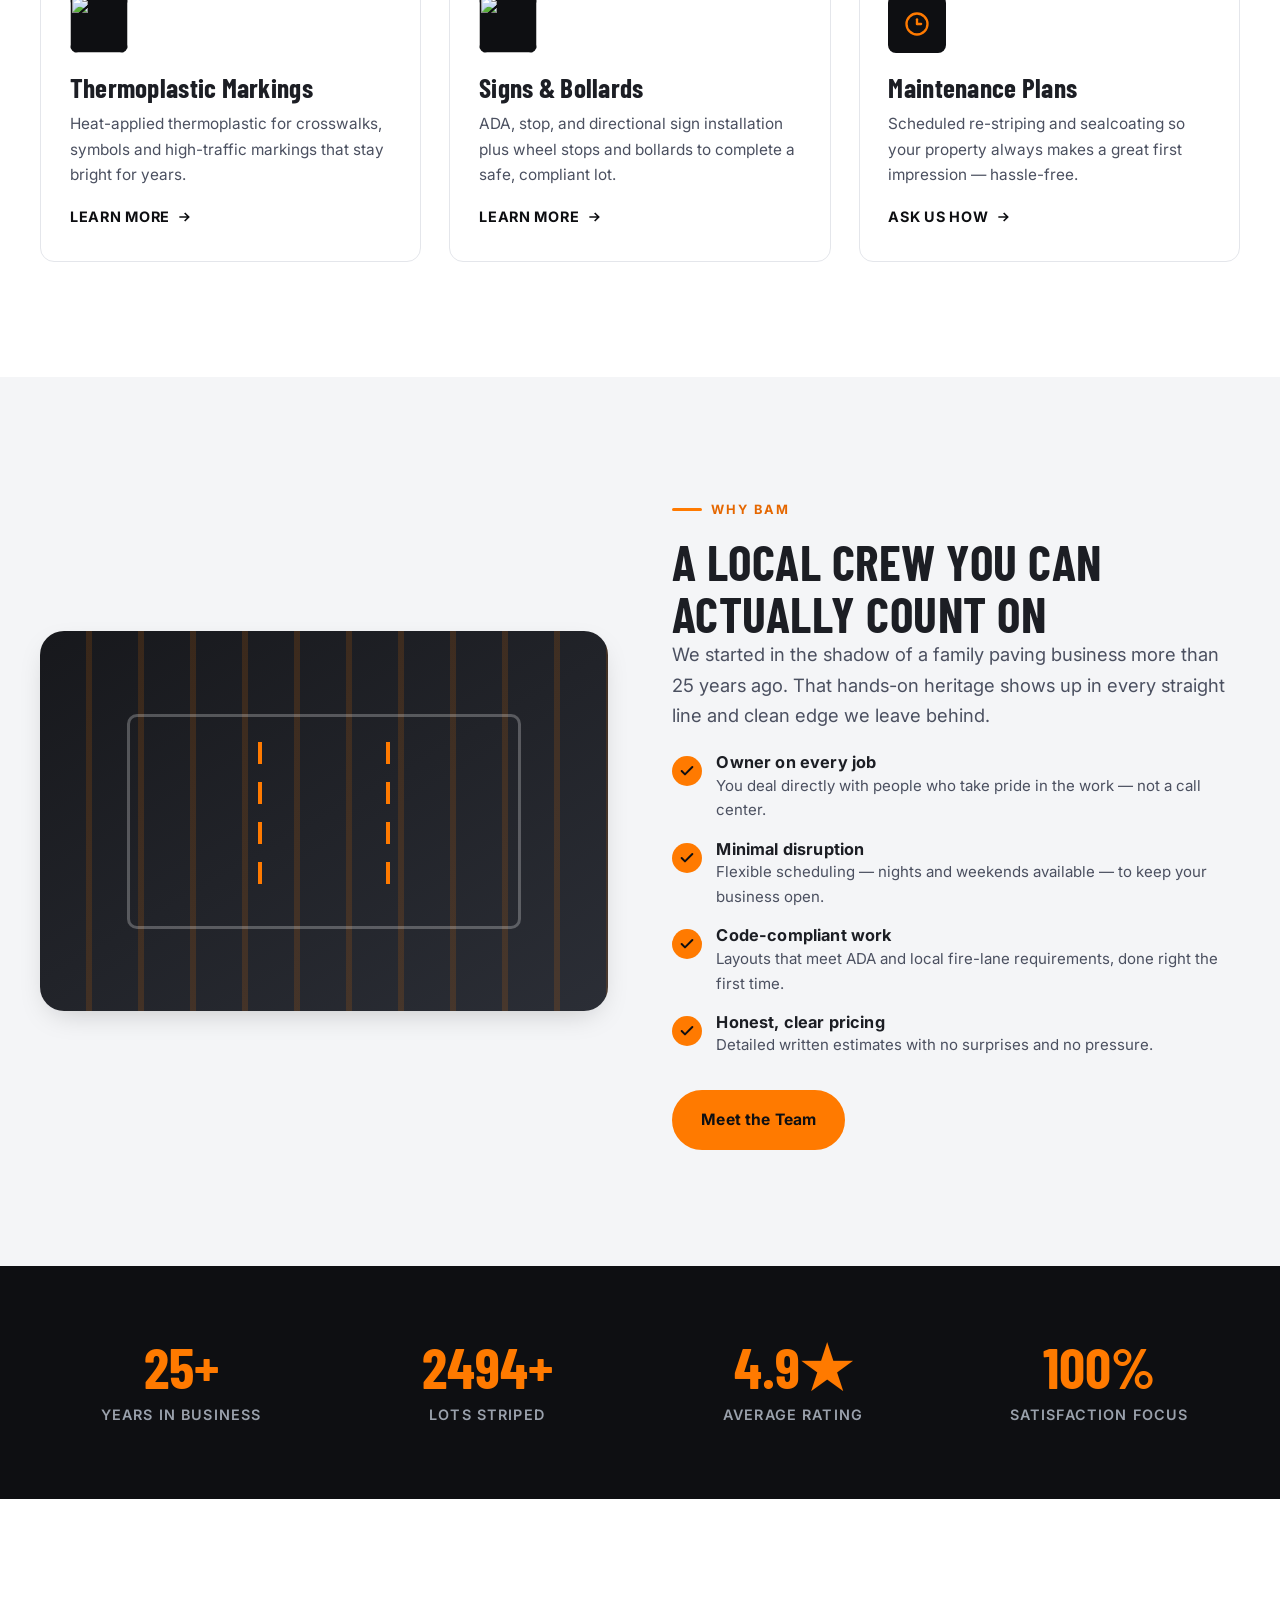
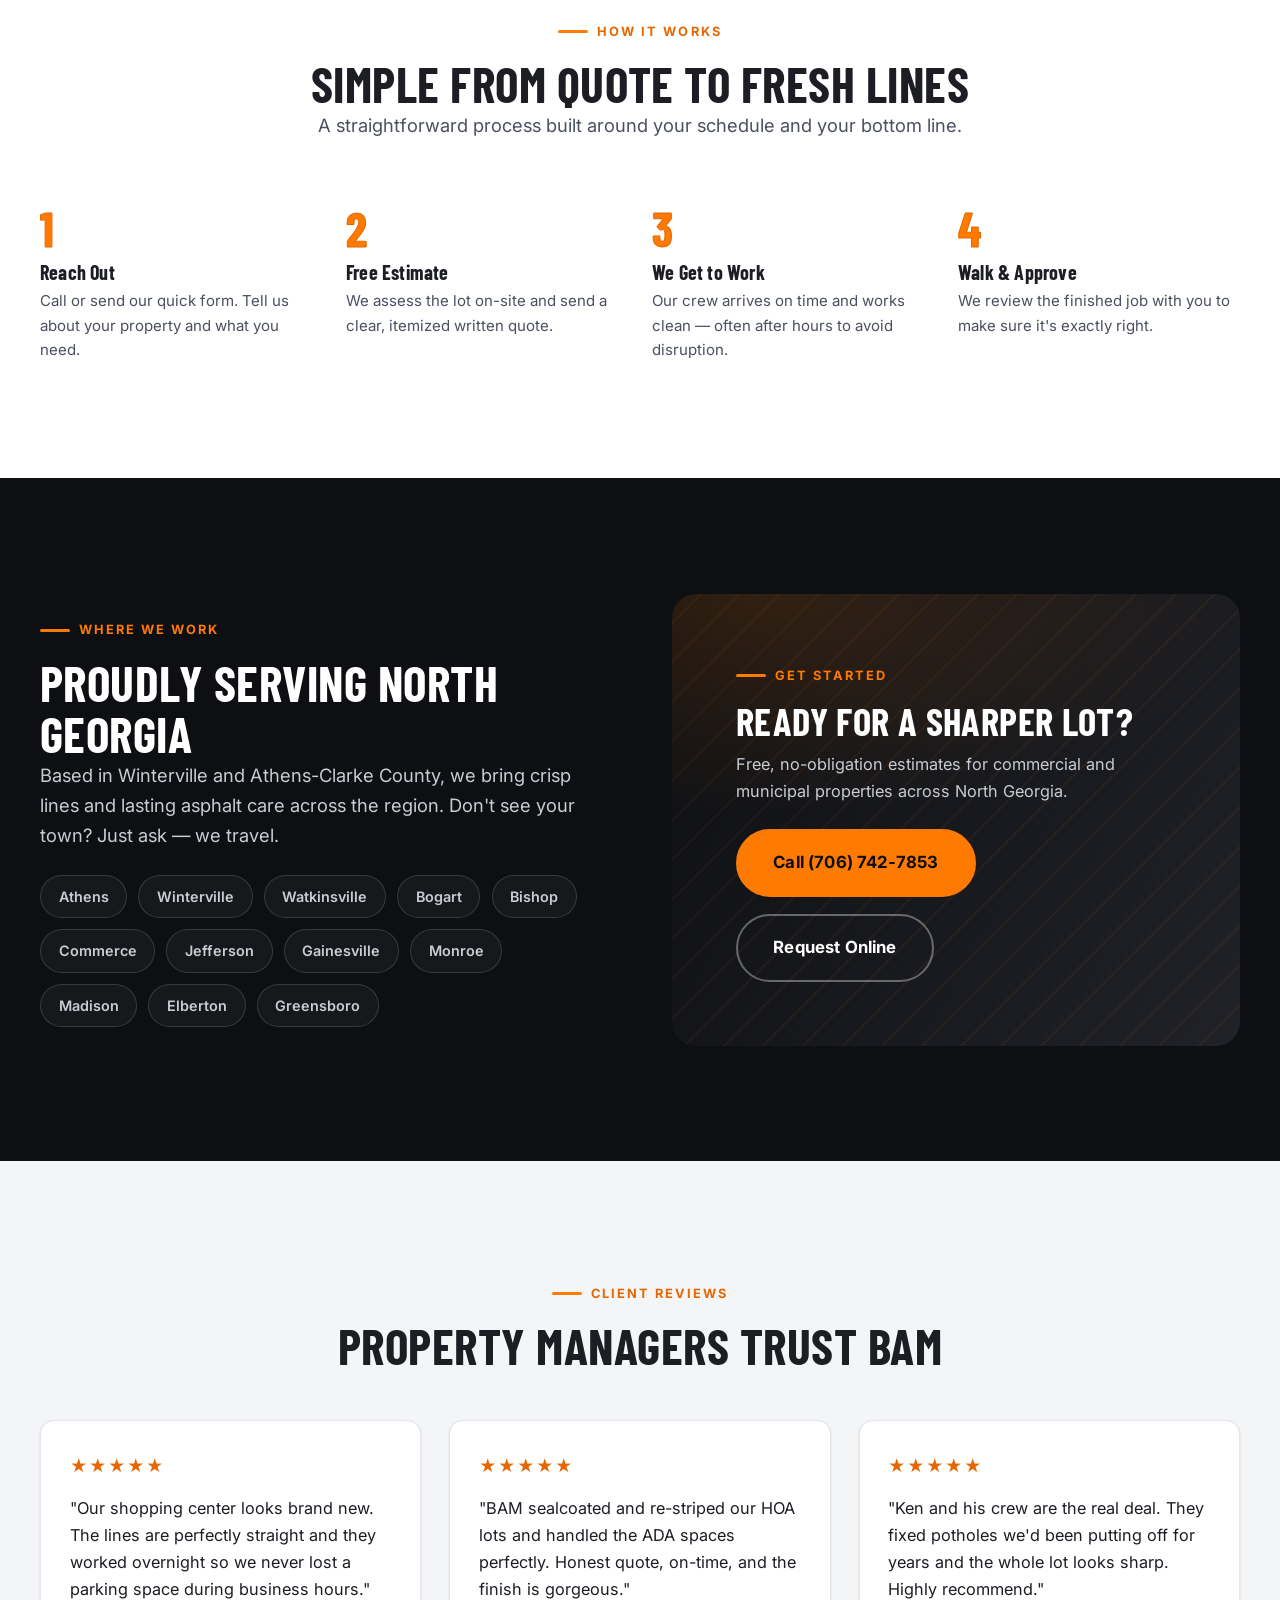
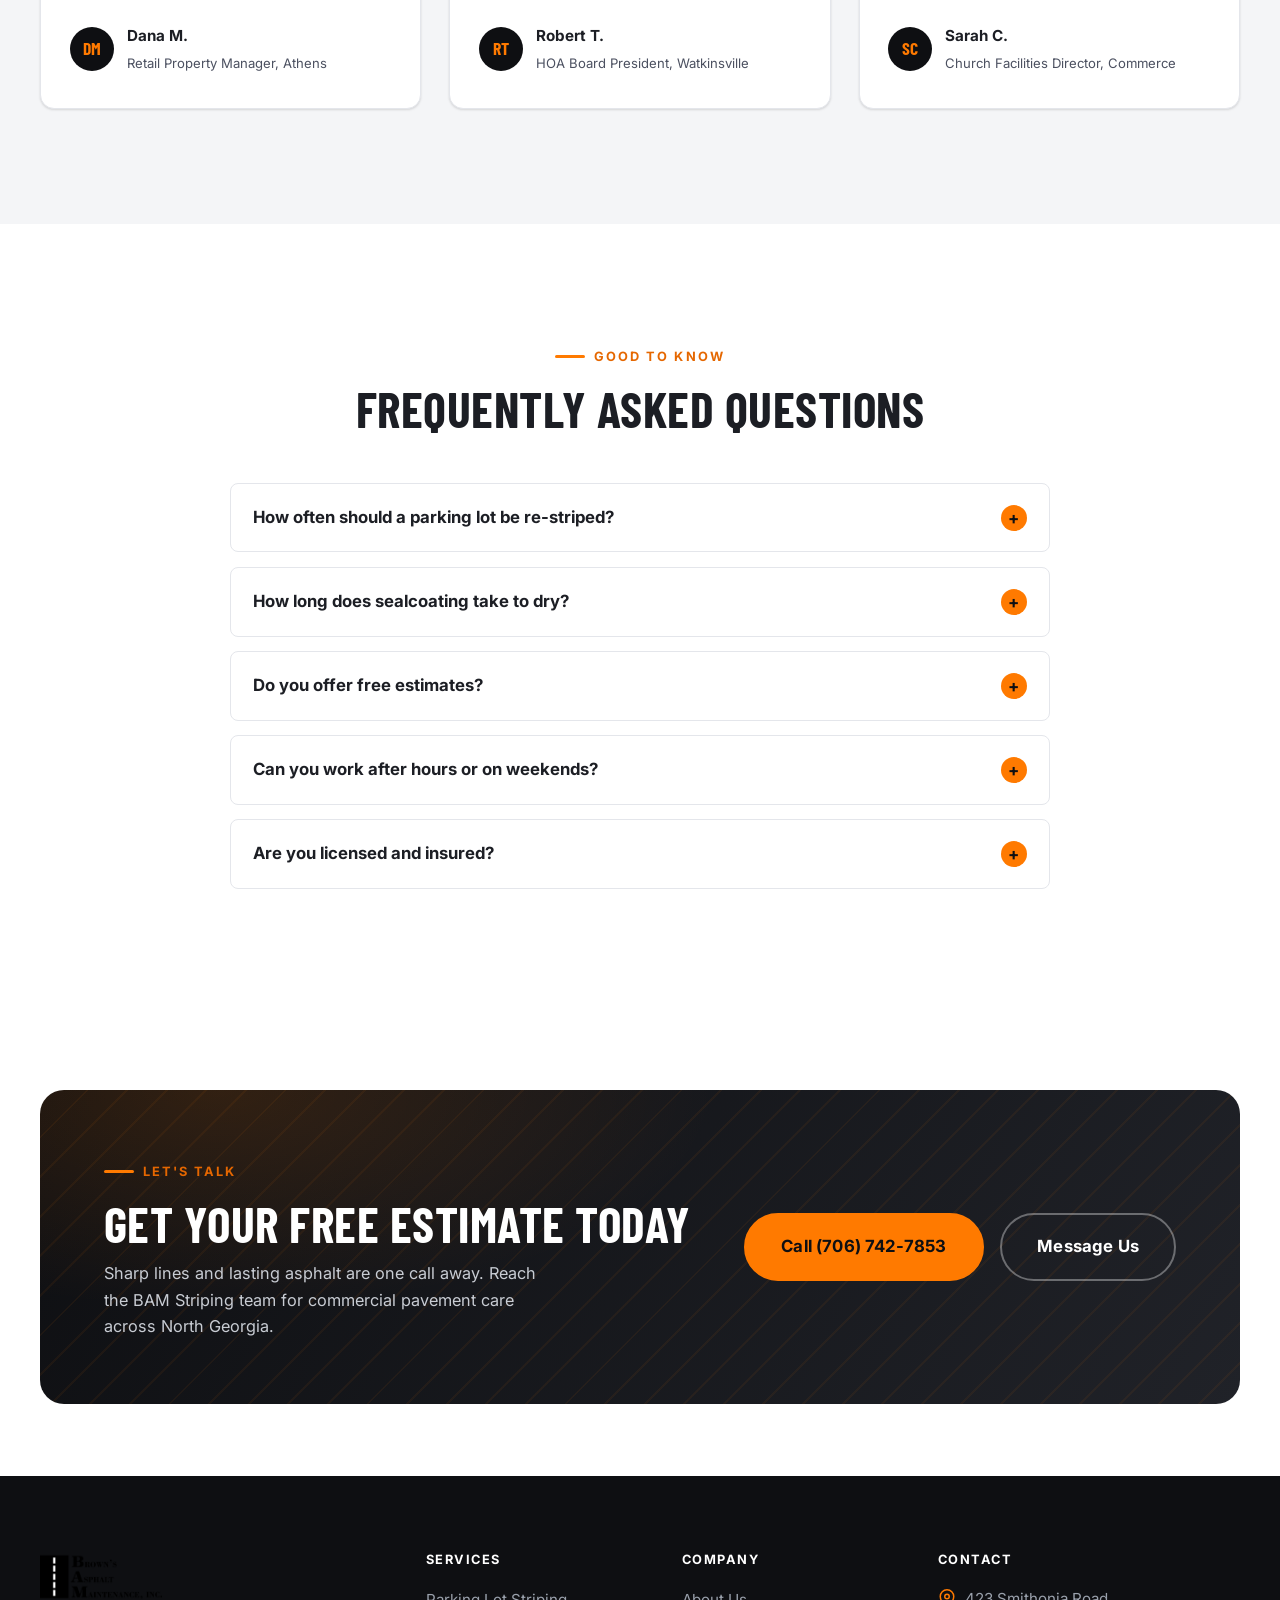
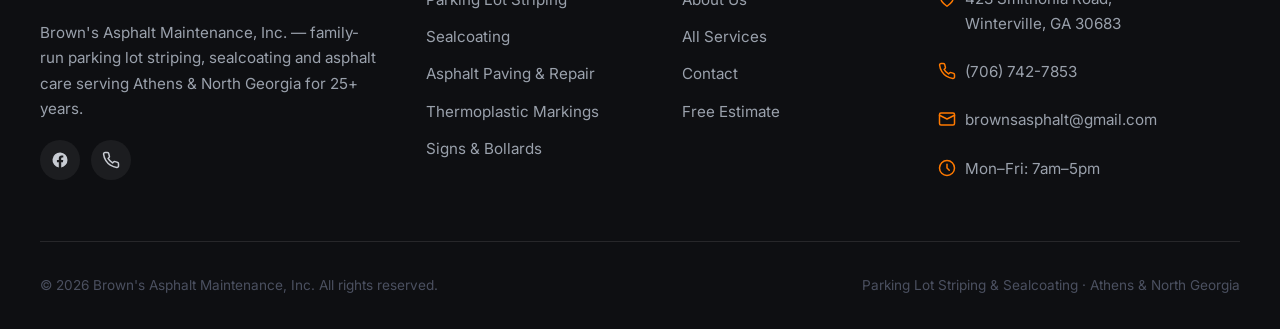
==== commit e05a5aaf: "Use animated GIF icons on home-page service cards; spin clock on Maintenance hover - Replace the SVG" ====
--- a/index.html
+++ b/index.html
@@ -209,42 +209,42 @@
 
         <div class="cards">
           <article class="card reveal">
-            <div class="card__icon"><svg viewBox="0 0 24 24" fill="none" stroke="currentColor" stroke-width="2" stroke-linecap="round" stroke-linejoin="round" aria-hidden="true"><path d="M4 4v16"/><path d="M4 8h16"/><path d="M4 16h16"/><path d="M12 4v4"/><path d="M12 12v4"/></svg></div>
+            <div class="card__icon card__icon--media"><img src="assets/icons/striping.gif" alt="" aria-hidden="true" loading="lazy" width="58" height="58" /></div>
             <h3>Parking Lot Striping</h3>
             <p>Crisp, high-visibility line striping and re-striping with durable traffic paint — stalls, arrows, fire lanes and more.</p>
             <a class="card__link" href="parking-lot-striping.html">Learn more <svg viewBox="0 0 24 24" fill="none" stroke="currentColor" stroke-width="2.5" aria-hidden="true"><path d="M5 12h14M13 6l6 6-6 6"/></svg></a>
           </article>
 
           <article class="card reveal">
-            <div class="card__icon"><svg viewBox="0 0 24 24" fill="none" stroke="currentColor" stroke-width="2" stroke-linecap="round" stroke-linejoin="round" aria-hidden="true"><path d="M3 12h4l2-8 4 16 2-8h6"/></svg></div>
+            <div class="card__icon card__icon--media"><img src="assets/icons/sealcoating.gif" alt="" aria-hidden="true" loading="lazy" width="58" height="58" /></div>
             <h3>Sealcoating</h3>
             <p>A protective coat that shields asphalt from UV, water, and oil — restoring that rich black finish and extending pavement life.</p>
             <a class="card__link" href="sealcoating.html">Learn more <svg viewBox="0 0 24 24" fill="none" stroke="currentColor" stroke-width="2.5" aria-hidden="true"><path d="M5 12h14M13 6l6 6-6 6"/></svg></a>
           </article>
 
           <article class="card reveal">
-            <div class="card__icon"><svg viewBox="0 0 24 24" fill="none" stroke="currentColor" stroke-width="2" stroke-linecap="round" stroke-linejoin="round" aria-hidden="true"><path d="M2 17h20"/><path d="M4 17l2-5h12l2 5"/><path d="M9 12V7h6v5"/></svg></div>
+            <div class="card__icon card__icon--media"><img src="assets/icons/asphalt-paving.gif" alt="" aria-hidden="true" loading="lazy" width="58" height="58" /></div>
             <h3>Asphalt Paving &amp; Repair</h3>
             <p>Pothole patching, crack filling, overlays and new asphalt installation to fix damage before it spreads.</p>
             <a class="card__link" href="asphalt-paving.html">Learn more <svg viewBox="0 0 24 24" fill="none" stroke="currentColor" stroke-width="2.5" aria-hidden="true"><path d="M5 12h14M13 6l6 6-6 6"/></svg></a>
           </article>
 
           <article class="card reveal">
-            <div class="card__icon"><svg viewBox="0 0 24 24" fill="none" stroke="currentColor" stroke-width="2" stroke-linecap="round" stroke-linejoin="round" aria-hidden="true"><path d="M3 6h18"/><path d="M3 12h18"/><path d="M3 18h18"/><circle cx="7" cy="6" r="1.4" fill="currentColor"/><circle cx="16" cy="12" r="1.4" fill="currentColor"/><circle cx="10" cy="18" r="1.4" fill="currentColor"/></svg></div>
+            <div class="card__icon card__icon--media"><img src="assets/icons/thermoplastic.gif" alt="" aria-hidden="true" loading="lazy" width="58" height="58" /></div>
             <h3>Thermoplastic Markings</h3>
             <p>Heat-applied thermoplastic for crosswalks, symbols and high-traffic markings that stay bright for years.</p>
             <a class="card__link" href="services.html#thermoplastic">Learn more <svg viewBox="0 0 24 24" fill="none" stroke="currentColor" stroke-width="2.5" aria-hidden="true"><path d="M5 12h14M13 6l6 6-6 6"/></svg></a>
           </article>
 
           <article class="card reveal">
-            <div class="card__icon"><svg viewBox="0 0 24 24" fill="none" stroke="currentColor" stroke-width="2" stroke-linecap="round" stroke-linejoin="round" aria-hidden="true"><rect x="7" y="3" width="10" height="8" rx="1.5"/><path d="M12 11v10"/><path d="M8 21h8"/></svg></div>
+            <div class="card__icon card__icon--media"><img src="assets/icons/signage.gif" alt="" aria-hidden="true" loading="lazy" width="58" height="58" /></div>
             <h3>Signs &amp; Bollards</h3>
             <p>ADA, stop, and directional sign installation plus wheel stops and bollards to complete a safe, compliant lot.</p>
             <a class="card__link" href="services.html#signage">Learn more <svg viewBox="0 0 24 24" fill="none" stroke="currentColor" stroke-width="2.5" aria-hidden="true"><path d="M5 12h14M13 6l6 6-6 6"/></svg></a>
           </article>
 
-          <article class="card reveal">
-            <div class="card__icon"><svg viewBox="0 0 24 24" fill="none" stroke="currentColor" stroke-width="2" stroke-linecap="round" stroke-linejoin="round" aria-hidden="true"><circle cx="12" cy="12" r="9"/><path d="M12 7v5l3 3"/></svg></div>
+          <article class="card reveal card--maintenance">
+            <div class="card__icon"><svg class="clock" viewBox="0 0 24 24" fill="none" stroke="currentColor" stroke-width="2" stroke-linecap="round" stroke-linejoin="round" aria-hidden="true"><circle cx="12" cy="12" r="9"/><line class="clock__hand clock__hand--hour" x1="12" y1="12" x2="12" y2="8"/><line class="clock__hand clock__hand--minute" x1="12" y1="12" x2="15.5" y2="12"/></svg></div>
             <h3>Maintenance Plans</h3>
             <p>Scheduled re-striping and sealcoating so your property always makes a great first impression — hassle-free.</p>
             <a class="card__link" href="contact.html">Ask us how <svg viewBox="0 0 24 24" fill="none" stroke="currentColor" stroke-width="2.5" aria-hidden="true"><path d="M5 12h14M13 6l6 6-6 6"/></svg></a>
--- a/css/styles.css
+++ b/css/styles.css
@@ -476,6 +476,25 @@
   margin-bottom: 1.25rem;
 }
 .card__icon svg { width: 28px; height: 28px; }
+
+/* GIF / image icons fill the icon tile */
+.card__icon--media { padding: 0; overflow: hidden; }
+.card__icon--media img {
+  width: 100%;
+  height: 100%;
+  object-fit: cover;
+  border-radius: inherit;
+  display: block;
+}
+
+/* Maintenance Plans: clock hands spin while hovering the card */
+.card--maintenance .clock__hand {
+  transform-box: view-box;
+  transform-origin: 12px 12px;
+}
+.card--maintenance:hover .clock__hand--minute { animation: clock-spin 1.4s linear infinite; }
+.card--maintenance:hover .clock__hand--hour { animation: clock-spin 8s linear infinite; }
+@keyframes clock-spin { to { transform: rotate(360deg); } }
 .card h3 { margin-bottom: 0.6rem; }
 .card p { font-size: 0.96rem; margin-bottom: 1.1rem; flex: 1; }
 .card__link {
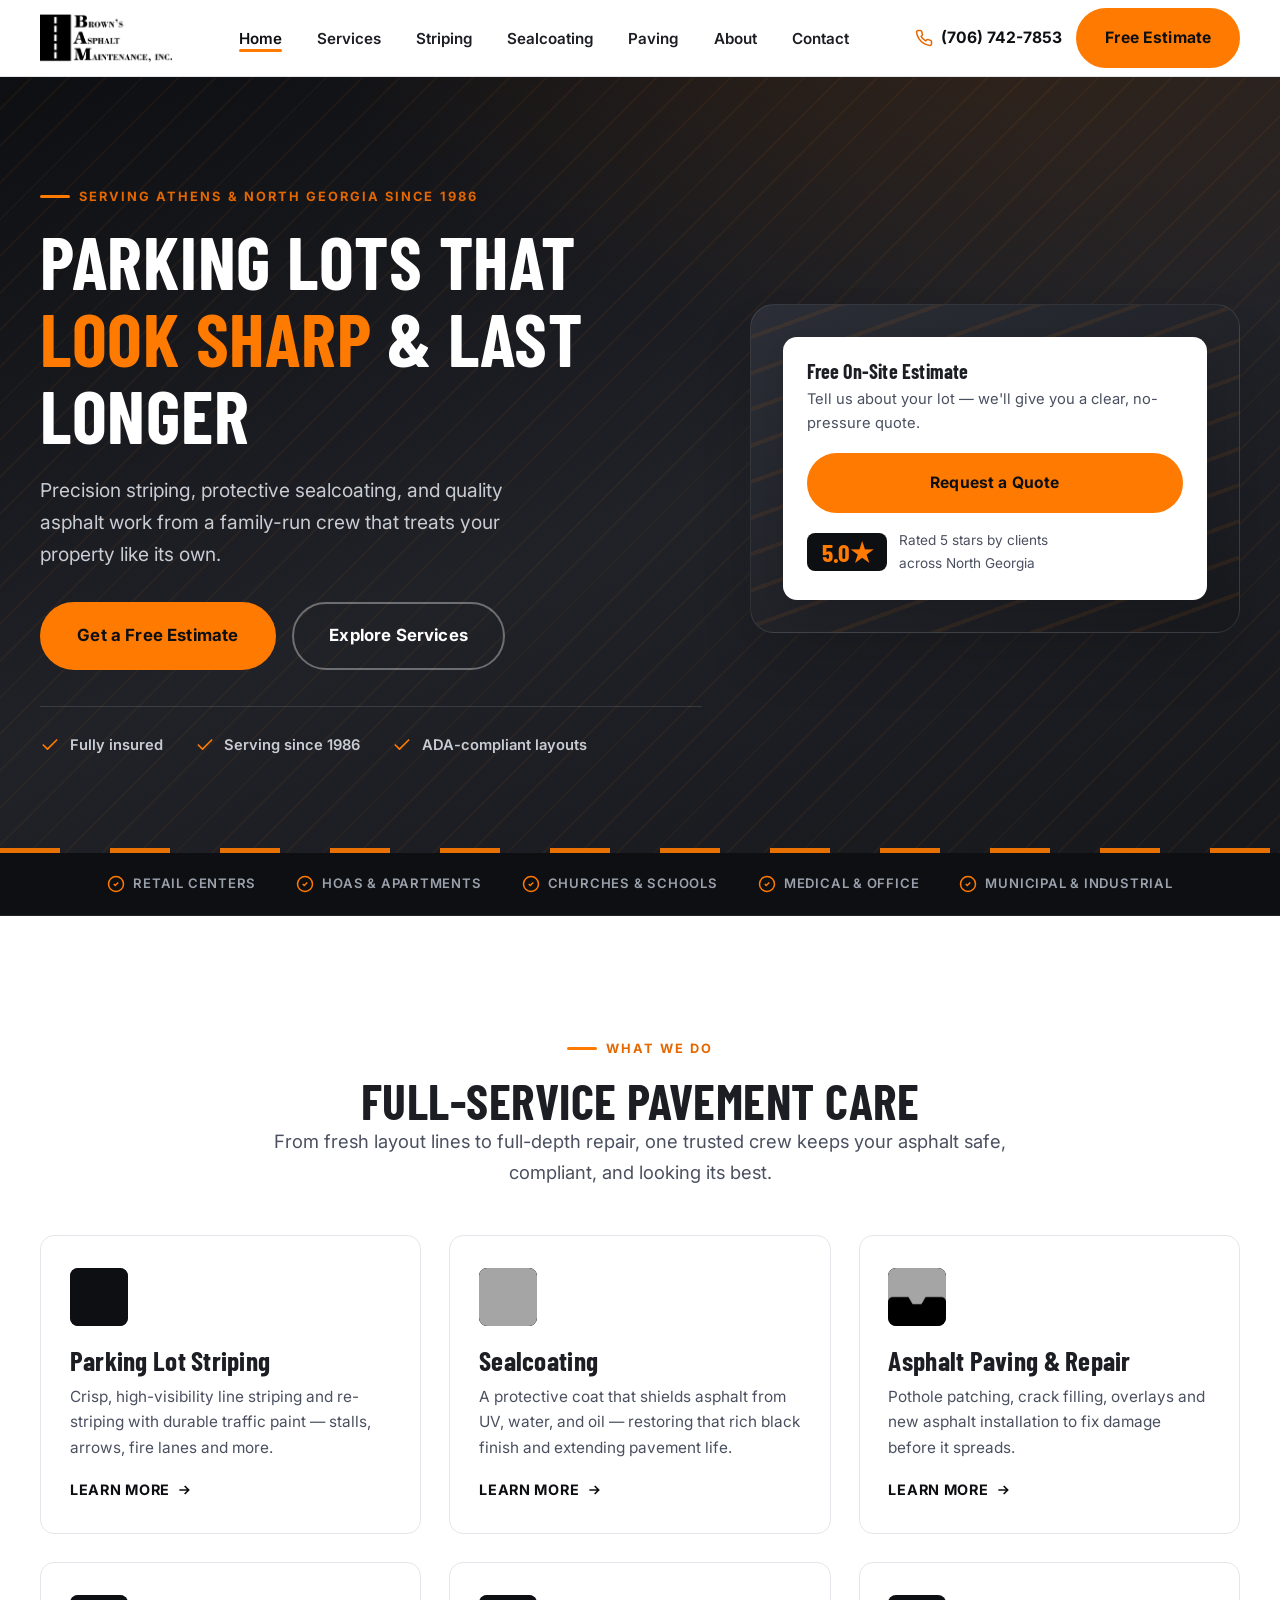
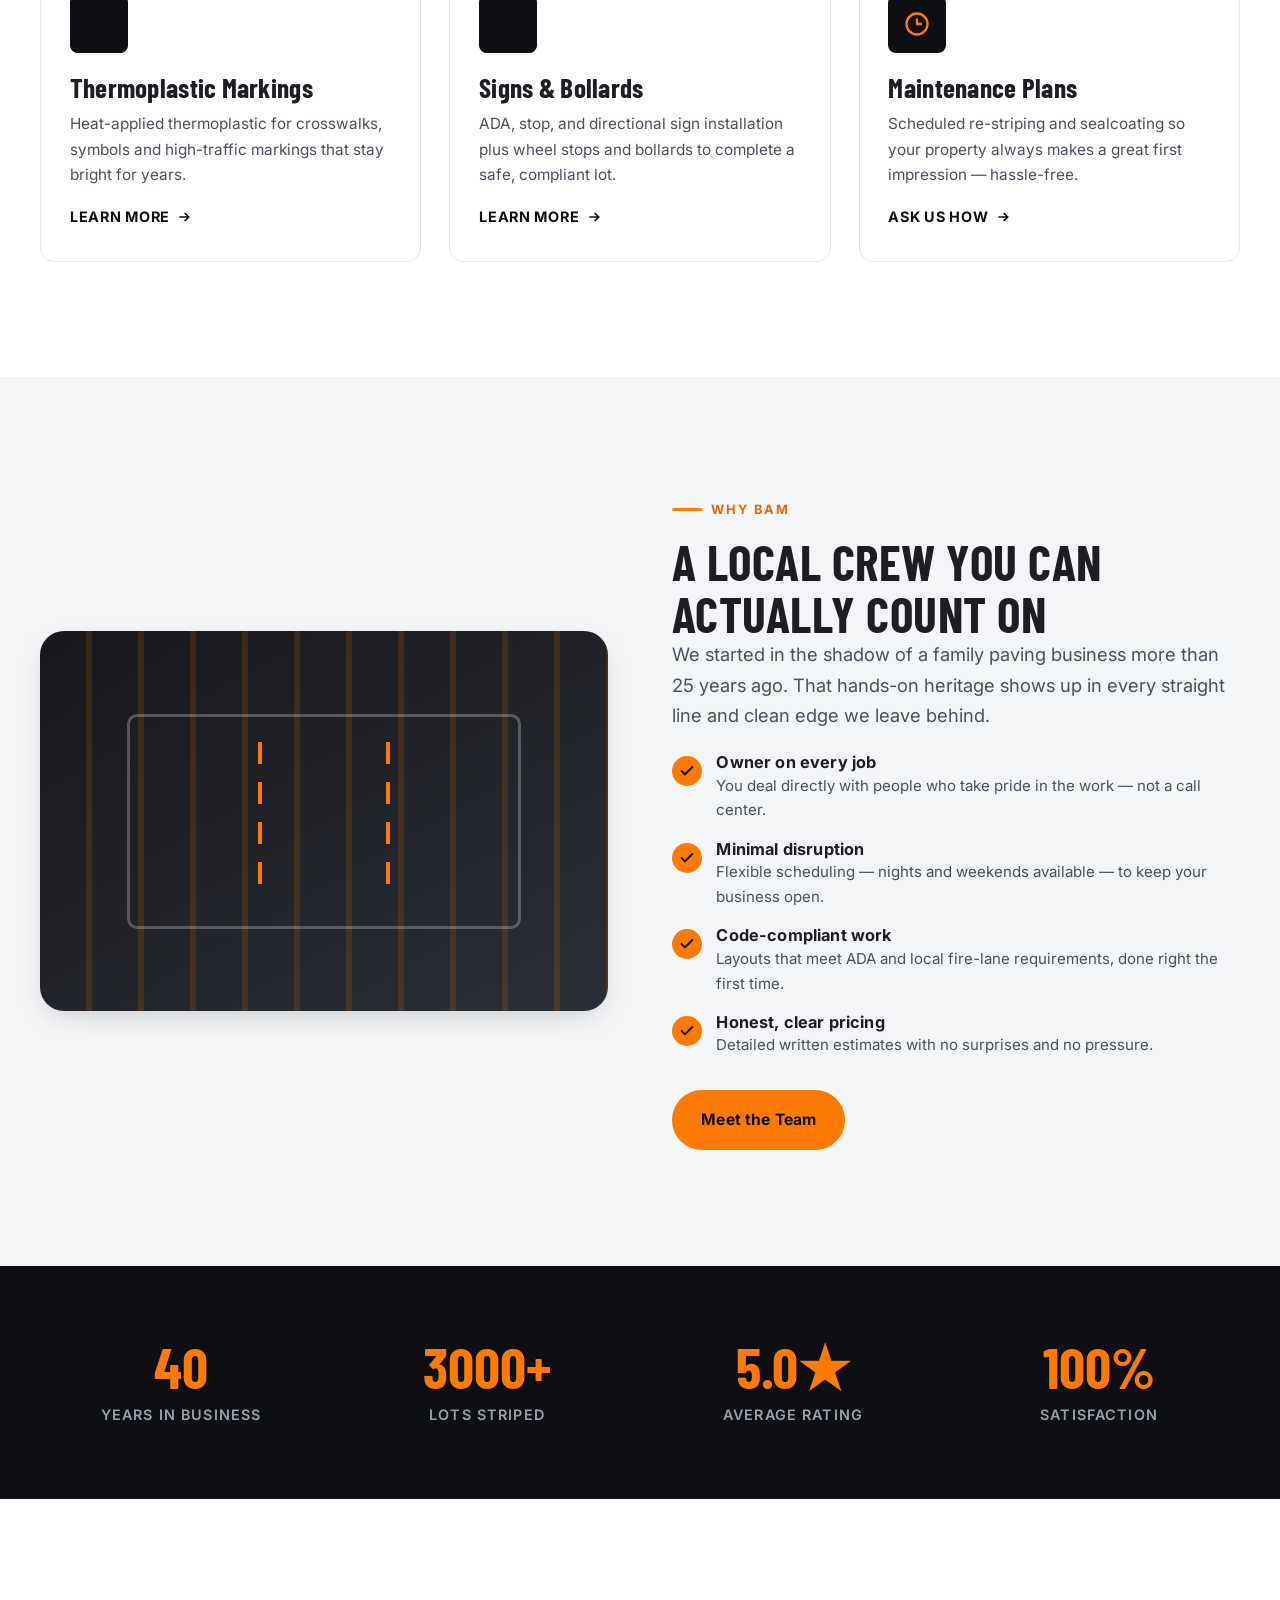
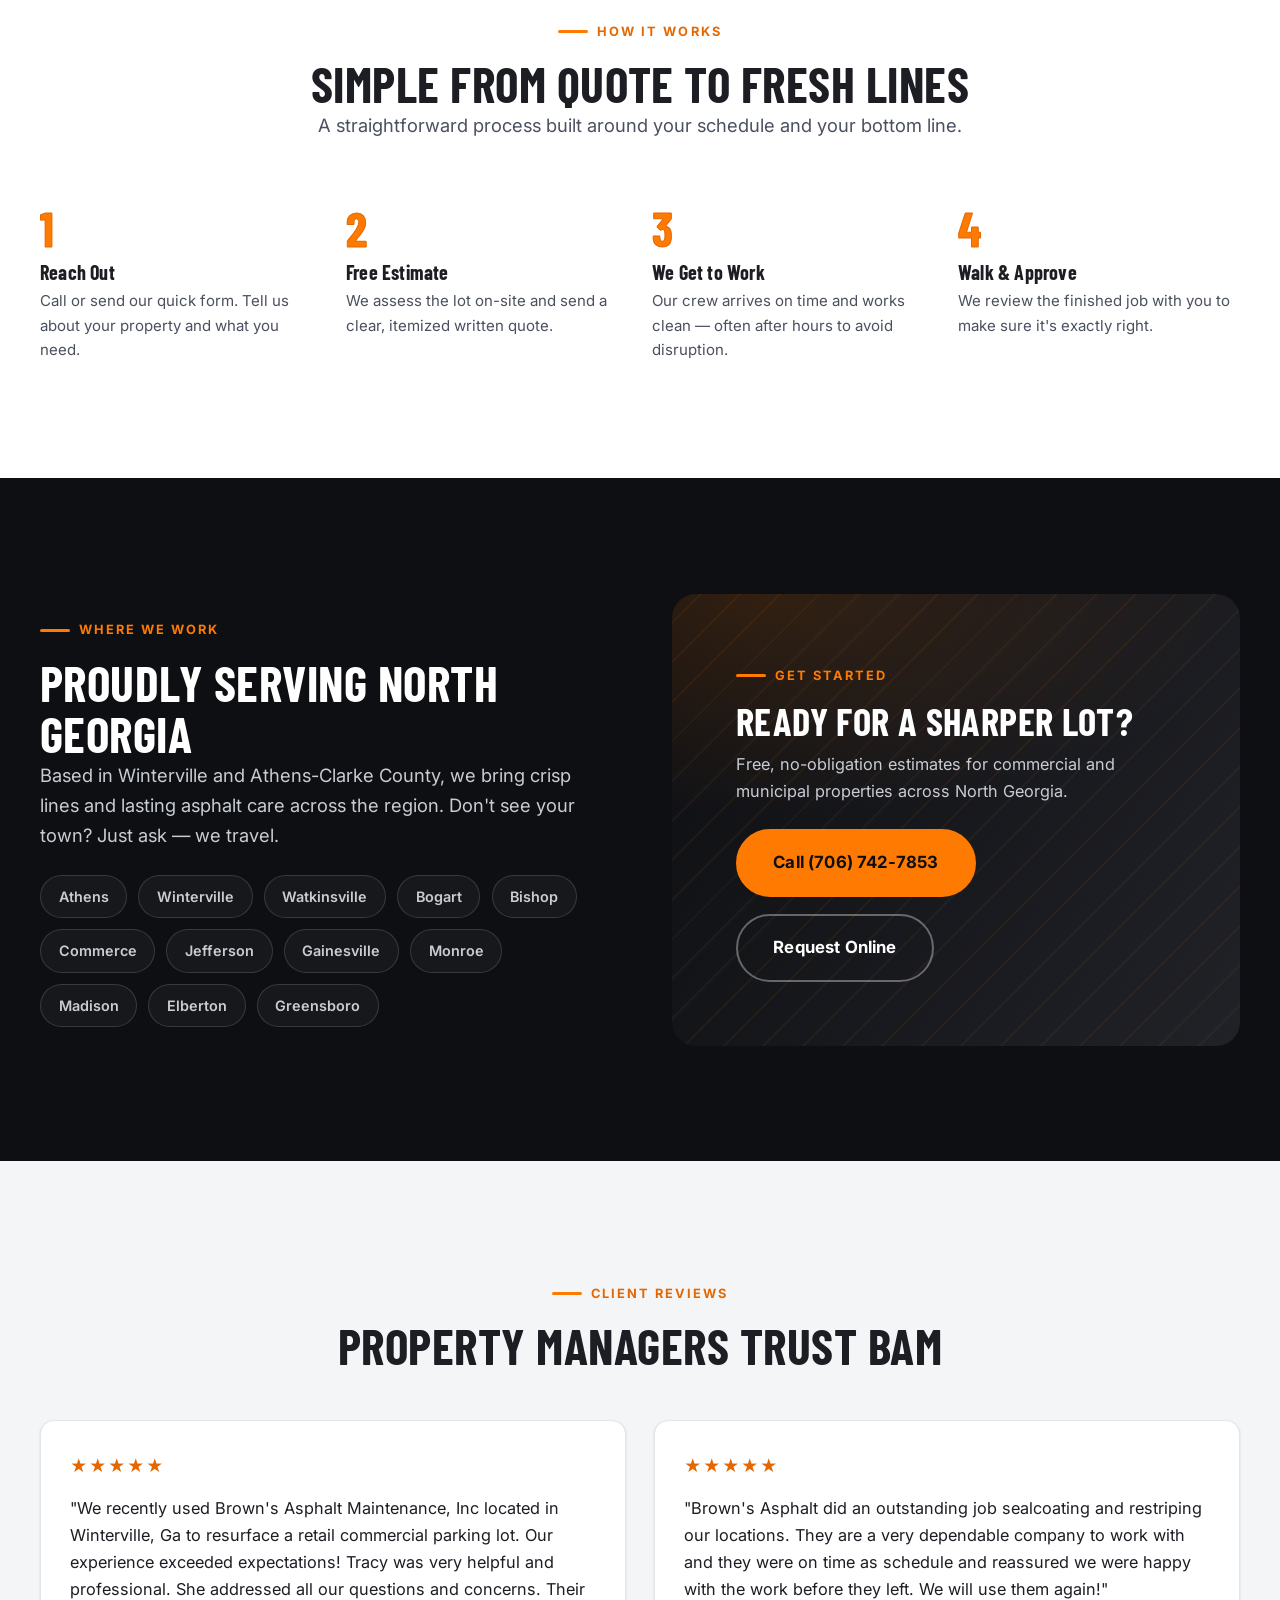
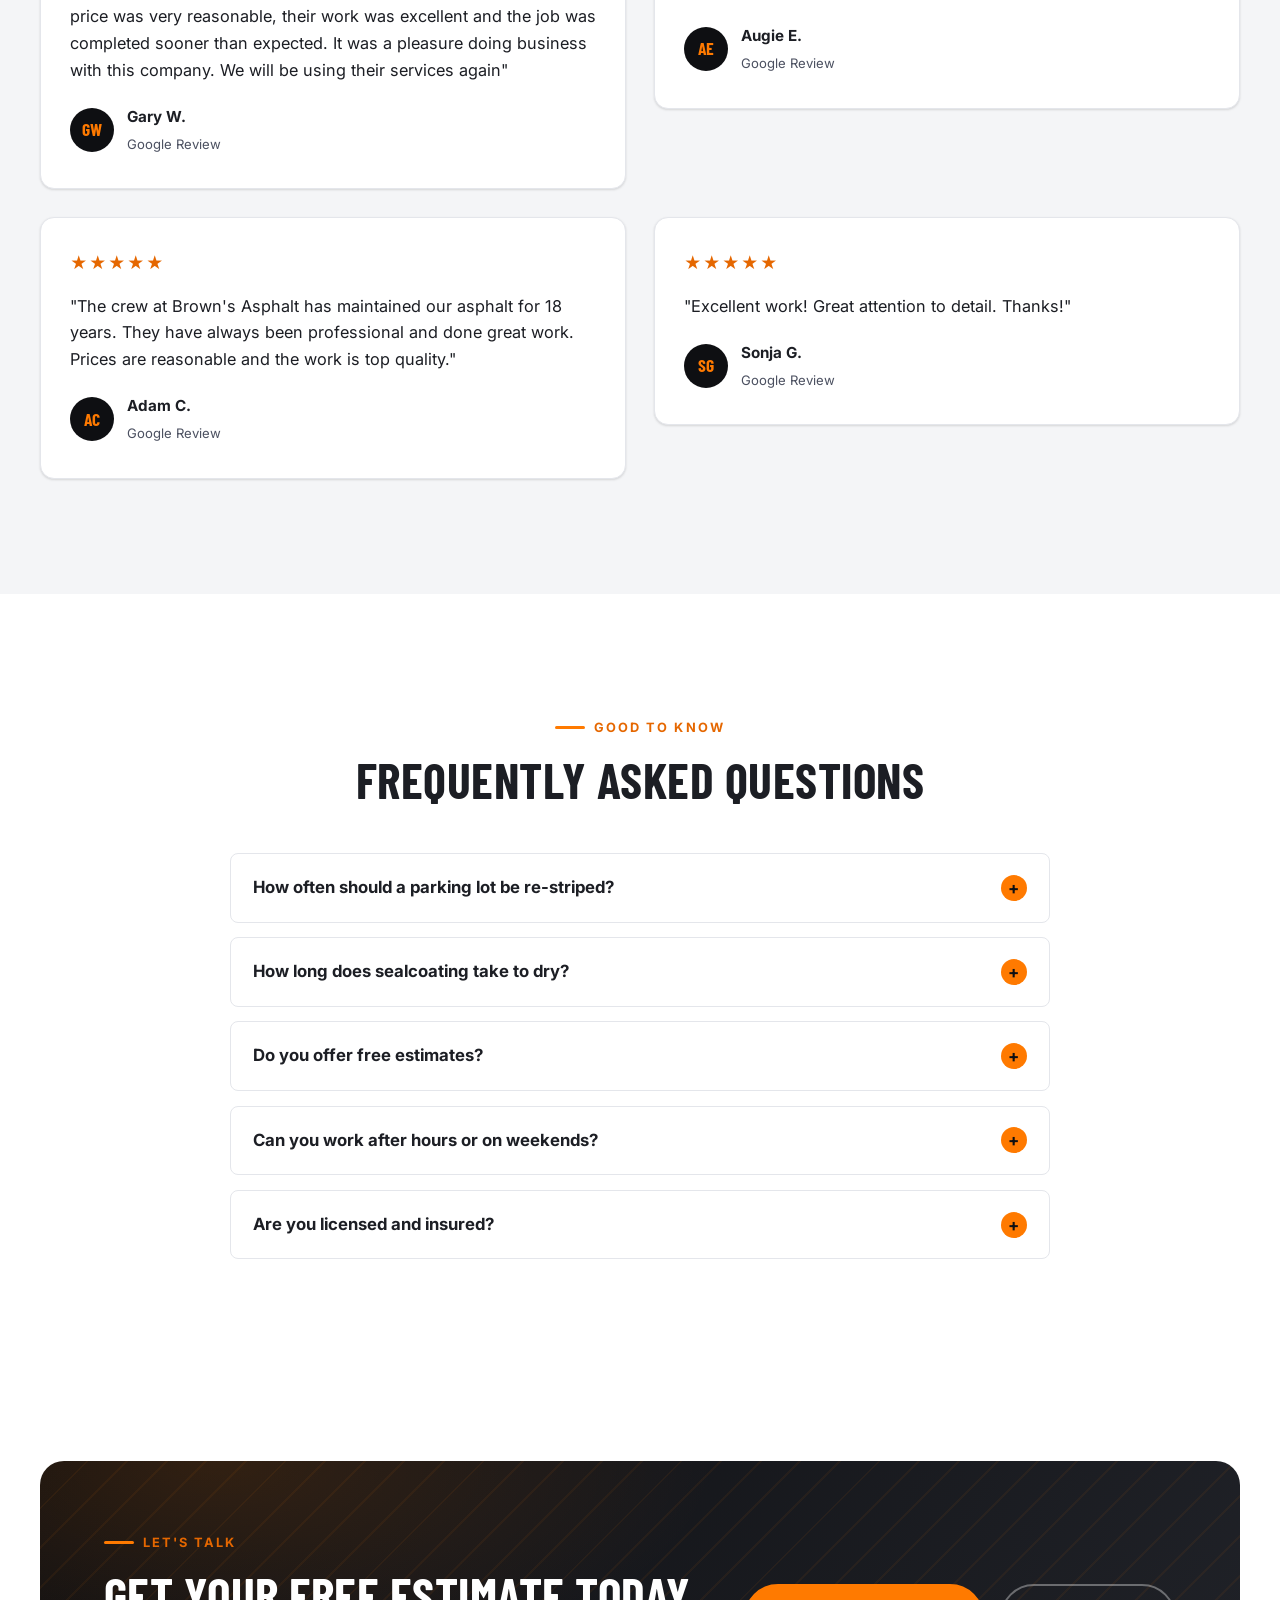
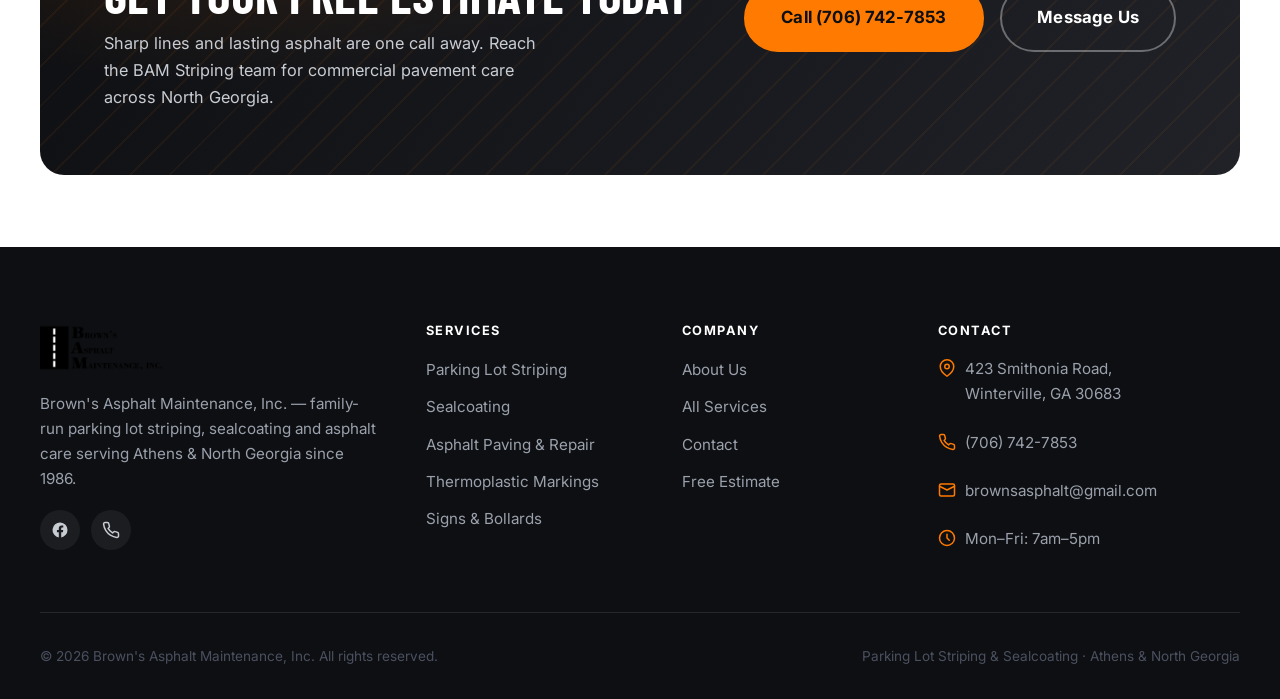
==== commit 08892e07: "Replace placeholder reviews/stats with real data; remove fake rating - Swap the three placeholder te" ====
--- a/index.html
+++ b/index.html
@@ -4,7 +4,7 @@
   <meta charset="UTF-8" />
   <meta name="viewport" content="width=device-width, initial-scale=1.0" />
   <title>Parking Lot Striping & Sealcoating in North Georgia | BAM Striping</title>
-  <meta name="description" content="Brown's Asphalt Maintenance (BAM Striping) delivers parking lot striping, sealcoating, asphalt paving & thermoplastic markings across Athens & North Georgia. 25+ years, free estimates. Call (706) 742-7853." />
+  <meta name="description" content="Brown's Asphalt Maintenance (BAM Striping) delivers parking lot striping, sealcoating, asphalt paving & thermoplastic markings across Athens & North Georgia. Serving since 1986, free estimates. Call (706) 742-7853." />
   <meta name="keywords" content="parking lot striping Athens GA, sealcoating North Georgia, asphalt paving, thermoplastic pavement markings, line striping, ADA striping, parking lot maintenance" />
   <meta name="author" content="Brown's Asphalt Maintenance, Inc." />
   <meta name="robots" content="index, follow, max-image-preview:large" />
@@ -15,7 +15,7 @@
   <meta property="og:type" content="website" />
   <meta property="og:site_name" content="BAM Striping — Brown's Asphalt Maintenance" />
   <meta property="og:title" content="Parking Lot Striping & Sealcoating in North Georgia | BAM Striping" />
-  <meta property="og:description" content="Crisp lines, durable sealcoat, and quality asphalt work across Athens & North Georgia. Family-run, 25+ years. Free estimates." />
+  <meta property="og:description" content="Crisp lines, durable sealcoat, and quality asphalt work across Athens & North Georgia. Family-run, serving since 1986. Free estimates." />
   <meta property="og:url" content="https://www.bamstriping.com/" />
   <meta property="og:image" content="https://www.bamstriping.com/images/og-cover.jpg" />
   <meta property="og:locale" content="en_US" />
@@ -23,7 +23,7 @@
   <!-- Twitter -->
   <meta name="twitter:card" content="summary_large_image" />
   <meta name="twitter:title" content="Parking Lot Striping & Sealcoating in North Georgia | BAM Striping" />
-  <meta name="twitter:description" content="Crisp lines, durable sealcoat, and quality asphalt work across Athens & North Georgia. Family-run, 25+ years." />
+  <meta name="twitter:description" content="Crisp lines, durable sealcoat, and quality asphalt work across Athens & North Georgia. Family-run, serving since 1986." />
   <meta name="twitter:image" content="https://www.bamstriping.com/images/og-cover.jpg" />
 
   <!-- Icons -->
@@ -54,7 +54,7 @@
     "telephone": "+1-706-742-7853",
     "email": "brownsasphalt@gmail.com",
     "priceRange": "$$",
-    "foundingDate": "1998",
+    "foundingDate": "1986",
     "founder": { "@type": "Person", "name": "Ken Brown" },
     "slogan": "Crisp lines. Durable surfaces. Done right.",
     "address": {
@@ -90,8 +90,7 @@
         { "@type": "Offer", "itemOffered": { "@type": "Service", "name": "Thermoplastic Pavement Markings" } },
         { "@type": "Offer", "itemOffered": { "@type": "Service", "name": "Parking Lot Sign Installation" } }
       ]
-    },
-    "aggregateRating": { "@type": "AggregateRating", "ratingValue": "4.9", "reviewCount": "87" }
+    }
   }
   </script>
   <script type="application/ld+json">
@@ -147,7 +146,7 @@
       <div class="container">
         <div class="hero__inner">
           <div class="hero__content">
-            <span class="kicker">Serving Athens &amp; North Georgia since 1998</span>
+            <span class="kicker">Serving Athens &amp; North Georgia since 1986</span>
             <h1>Parking Lots That <span class="hl">Look Sharp</span> &amp; Last Longer</h1>
             <p class="hero__sub">Precision striping, protective sealcoating, and quality asphalt work from a family-run crew that treats your property like its own.</p>
             <div class="hero__actions">
@@ -161,7 +160,7 @@
               </span>
               <span class="hero__trust-item">
                 <svg viewBox="0 0 24 24" fill="none" stroke="currentColor" stroke-width="2" stroke-linecap="round" stroke-linejoin="round" aria-hidden="true"><path d="M20 6 9 17l-5-5"/></svg>
-                25+ years experience
+                Serving since 1986
               </span>
               <span class="hero__trust-item">
                 <svg viewBox="0 0 24 24" fill="none" stroke="currentColor" stroke-width="2" stroke-linecap="round" stroke-linejoin="round" aria-hidden="true"><path d="M20 6 9 17l-5-5"/></svg>
@@ -176,8 +175,8 @@
               <p>Tell us about your lot — we'll give you a clear, no-pressure quote.</p>
               <a class="btn btn--block" href="contact.html">Request a Quote</a>
               <div class="hero-quote__row">
-                <span class="hero-quote__badge">4.9★</span>
-                <span style="font-size:.85rem;color:var(--text-soft)">Rated by property managers<br>across North Georgia</span>
+                <span class="hero-quote__badge">5.0★</span>
+                <span style="font-size:.85rem;color:var(--text-soft)">Rated 5 stars by clients<br>across North Georgia</span>
               </div>
             </div>
           </aside>
@@ -294,10 +293,10 @@
     <section class="section section--dark section--tight">
       <div class="container">
         <div class="stats">
-          <div class="stat reveal"><div class="stat__num"><span data-count="25" data-suffix="+">25+</span></div><div class="stat__label">Years in Business</div></div>
-          <div class="stat reveal"><div class="stat__num"><span data-count="2500" data-suffix="+">2500+</span></div><div class="stat__label">Lots Striped</div></div>
-          <div class="stat reveal"><div class="stat__num"><span data-count="4.9">4.9</span>★</div><div class="stat__label">Average Rating</div></div>
-          <div class="stat reveal"><div class="stat__num"><span data-count="100" data-suffix="%">100%</span></div><div class="stat__label">Satisfaction Focus</div></div>
+          <div class="stat reveal"><div class="stat__num"><span data-since-year="1986" data-count="40">40</span></div><div class="stat__label">Years in Business</div></div>
+          <div class="stat reveal"><div class="stat__num"><span data-count="3000" data-suffix="+">3000+</span></div><div class="stat__label">Lots Striped</div></div>
+          <div class="stat reveal"><div class="stat__num">5.0★</div><div class="stat__label">Average Rating</div></div>
+          <div class="stat reveal"><div class="stat__num"><span data-count="100" data-suffix="%">100%</span></div><div class="stat__label">Satisfaction</div></div>
         </div>
       </div>
     </section>
@@ -369,18 +368,23 @@
         <div class="quotes">
           <figure class="quote reveal">
             <div class="quote__stars" aria-label="5 out of 5 stars">★★★★★</div>
-            <blockquote><p>"Our shopping center looks brand new. The lines are perfectly straight and they worked overnight so we never lost a parking space during business hours."</p></blockquote>
-            <figcaption class="quote__author"><span class="quote__avatar">DM</span><span><span class="quote__name">Dana M.</span><br><span class="quote__role">Retail Property Manager, Athens</span></span></figcaption>
+            <blockquote><p>"We recently used Brown's Asphalt Maintenance, Inc located in Winterville, Ga to resurface a retail commercial parking lot. Our experience exceeded expectations! Tracy was very helpful and professional. She addressed all our questions and concerns. Their price was very reasonable, their work was excellent and the job was completed sooner than expected. It was a pleasure doing business with this company. We will be using their services again"</p></blockquote>
+            <figcaption class="quote__author"><span class="quote__avatar">GW</span><span><span class="quote__name">Gary W.</span><br><span class="quote__role">Google Review</span></span></figcaption>
           </figure>
           <figure class="quote reveal">
             <div class="quote__stars" aria-label="5 out of 5 stars">★★★★★</div>
-            <blockquote><p>"BAM sealcoated and re-striped our HOA lots and handled the ADA spaces perfectly. Honest quote, on-time, and the finish is gorgeous."</p></blockquote>
-            <figcaption class="quote__author"><span class="quote__avatar">RT</span><span><span class="quote__name">Robert T.</span><br><span class="quote__role">HOA Board President, Watkinsville</span></span></figcaption>
+            <blockquote><p>"Brown's Asphalt did an outstanding job sealcoating and restriping our locations. They are a very dependable company to work with and they were on time as schedule and reassured we were happy with the work before they left. We will use them again!"</p></blockquote>
+            <figcaption class="quote__author"><span class="quote__avatar">AE</span><span><span class="quote__name">Augie E.</span><br><span class="quote__role">Google Review</span></span></figcaption>
           </figure>
           <figure class="quote reveal">
             <div class="quote__stars" aria-label="5 out of 5 stars">★★★★★</div>
-            <blockquote><p>"Ken and his crew are the real deal. They fixed potholes we'd been putting off for years and the whole lot looks sharp. Highly recommend."</p></blockquote>
-            <figcaption class="quote__author"><span class="quote__avatar">SC</span><span><span class="quote__name">Sarah C.</span><br><span class="quote__role">Church Facilities Director, Commerce</span></span></figcaption>
+            <blockquote><p>"The crew at Brown's Asphalt has maintained our asphalt for 18 years. They have always been professional and done great work. Prices are reasonable and the work is top quality."</p></blockquote>
+            <figcaption class="quote__author"><span class="quote__avatar">AC</span><span><span class="quote__name">Adam C.</span><br><span class="quote__role">Google Review</span></span></figcaption>
+          </figure>
+          <figure class="quote reveal">
+            <div class="quote__stars" aria-label="5 out of 5 stars">★★★★★</div>
+            <blockquote><p>"Excellent work! Great attention to detail. Thanks!"</p></blockquote>
+            <figcaption class="quote__author"><span class="quote__avatar">SG</span><span><span class="quote__name">Sonja G.</span><br><span class="quote__role">Google Review</span></span></figcaption>
           </figure>
         </div>
       </div>
@@ -444,7 +448,7 @@
       <div class="footer-grid">
         <div class="footer-about">
           <a class="brand" href="index.html" aria-label="Brown's Asphalt Maintenance home"><img class="brand__logo-img" src="assets/logo.png" alt="Brown's Asphalt Maintenance — BAM Striping" /></a>
-          <p>Brown's Asphalt Maintenance, Inc. — family-run parking lot striping, sealcoating and asphalt care serving Athens &amp; North Georgia for 25+ years.</p>
+          <p>Brown's Asphalt Maintenance, Inc. — family-run parking lot striping, sealcoating and asphalt care serving Athens &amp; North Georgia since 1986.</p>
           <div class="footer-social">
             <a href="https://www.facebook.com/BAMstriping/" aria-label="Facebook" rel="noopener" target="_blank"><svg viewBox="0 0 24 24" fill="currentColor" aria-hidden="true"><path d="M22 12a10 10 0 1 0-11.6 9.9v-7H7.9V12h2.5V9.8c0-2.5 1.5-3.9 3.8-3.9 1.1 0 2.2.2 2.2.2v2.5h-1.2c-1.2 0-1.6.8-1.6 1.6V12h2.7l-.4 2.9h-2.3v7A10 10 0 0 0 22 12z"/></svg></a>
             <a href="tel:+17067427853" aria-label="Call us"><svg viewBox="0 0 24 24" fill="none" stroke="currentColor" stroke-width="2" stroke-linecap="round" stroke-linejoin="round" aria-hidden="true"><path d="M22 16.92v3a2 2 0 0 1-2.18 2 19.79 19.79 0 0 1-8.63-3.07 19.5 19.5 0 0 1-6-6 19.79 19.79 0 0 1-3.07-8.67A2 2 0 0 1 4.11 2h3a2 2 0 0 1 2 1.72c.13.96.36 1.9.7 2.81a2 2 0 0 1-.45 2.11L8.09 9.91a16 16 0 0 0 6 6l1.27-1.27a2 2 0 0 1 2.11-.45c.9.34 1.85.57 2.81.7A2 2 0 0 1 22 16.92z"/></svg></a>
--- a/css/styles.css
+++ b/css/styles.css
@@ -583,7 +583,7 @@
 .step p { font-size: 0.94rem; }
 
 /* ---------- Testimonials ---------- */
-.quotes { display: grid; grid-template-columns: repeat(3, 1fr); gap: 1.75rem; }
+.quotes { display: grid; grid-template-columns: repeat(2, 1fr); gap: 1.75rem; align-items: start; }
 .quote {
   background: var(--white);
   border: 1px solid var(--border);
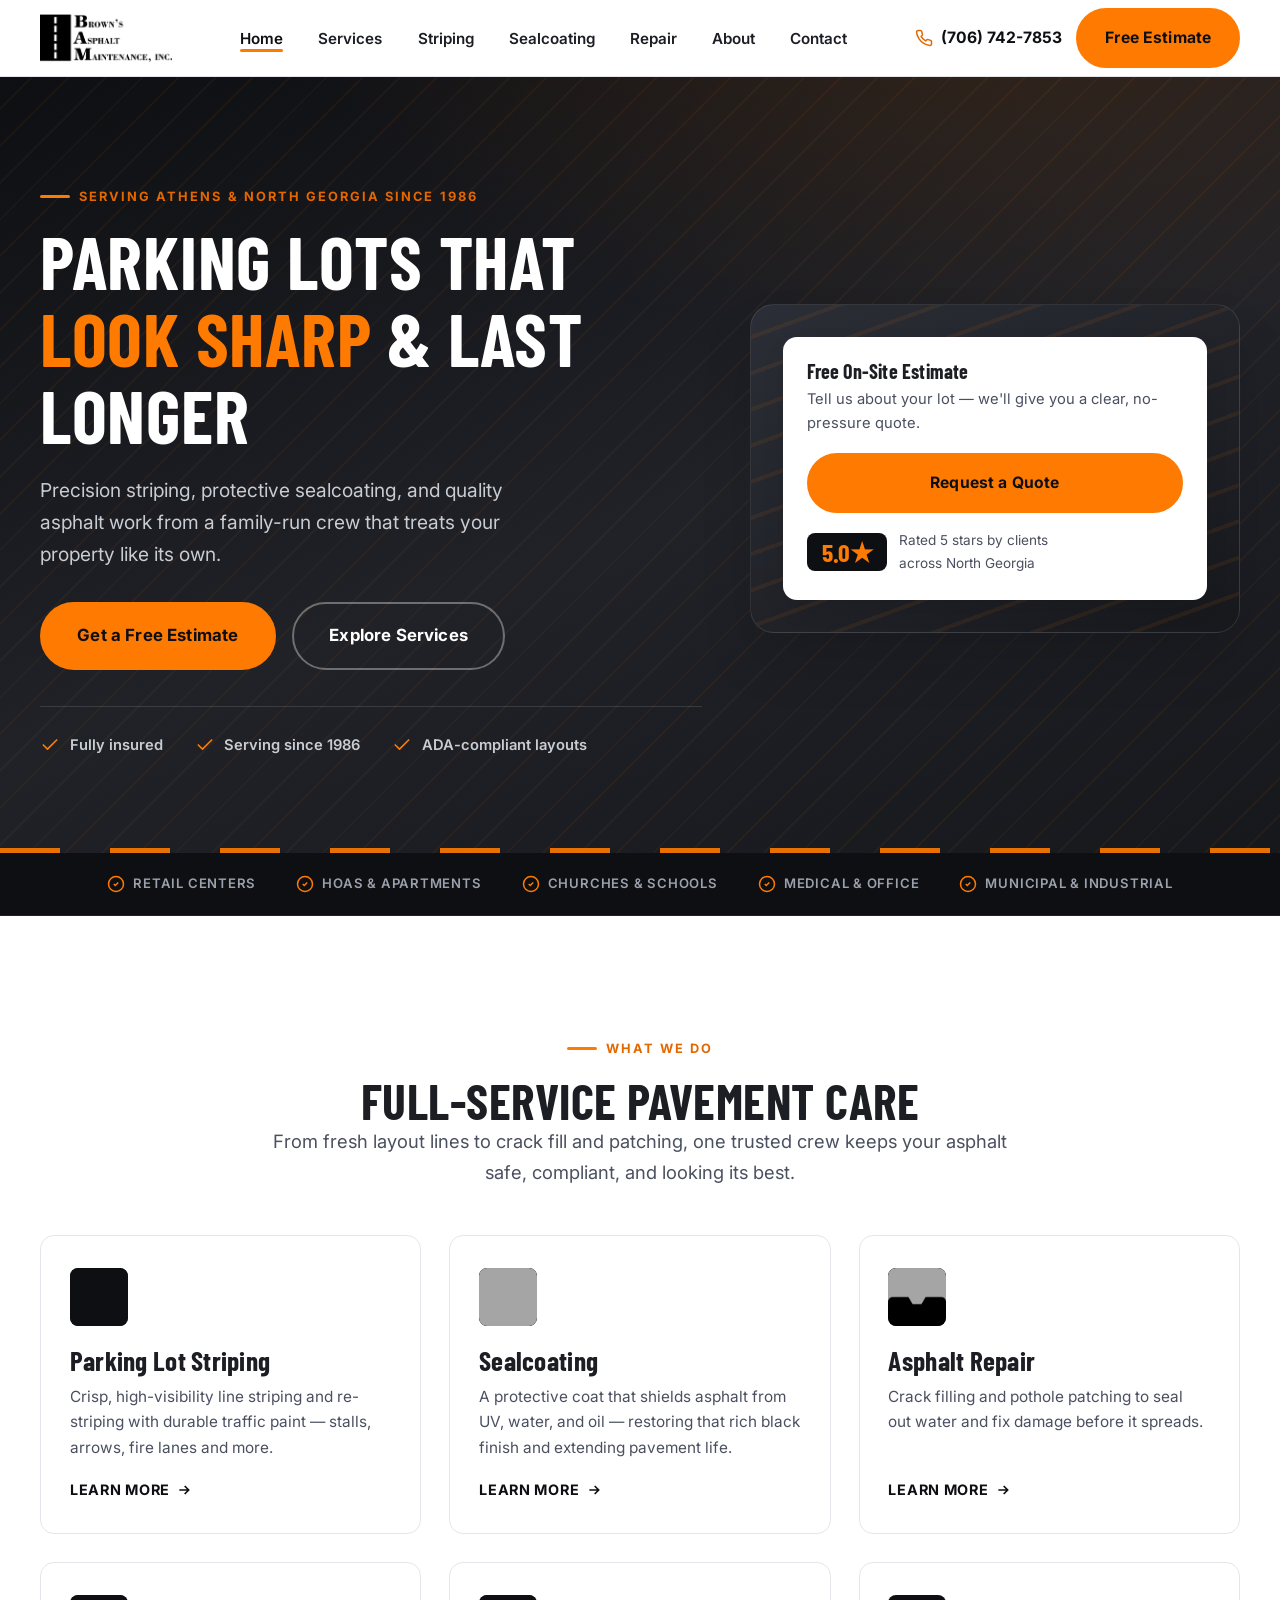
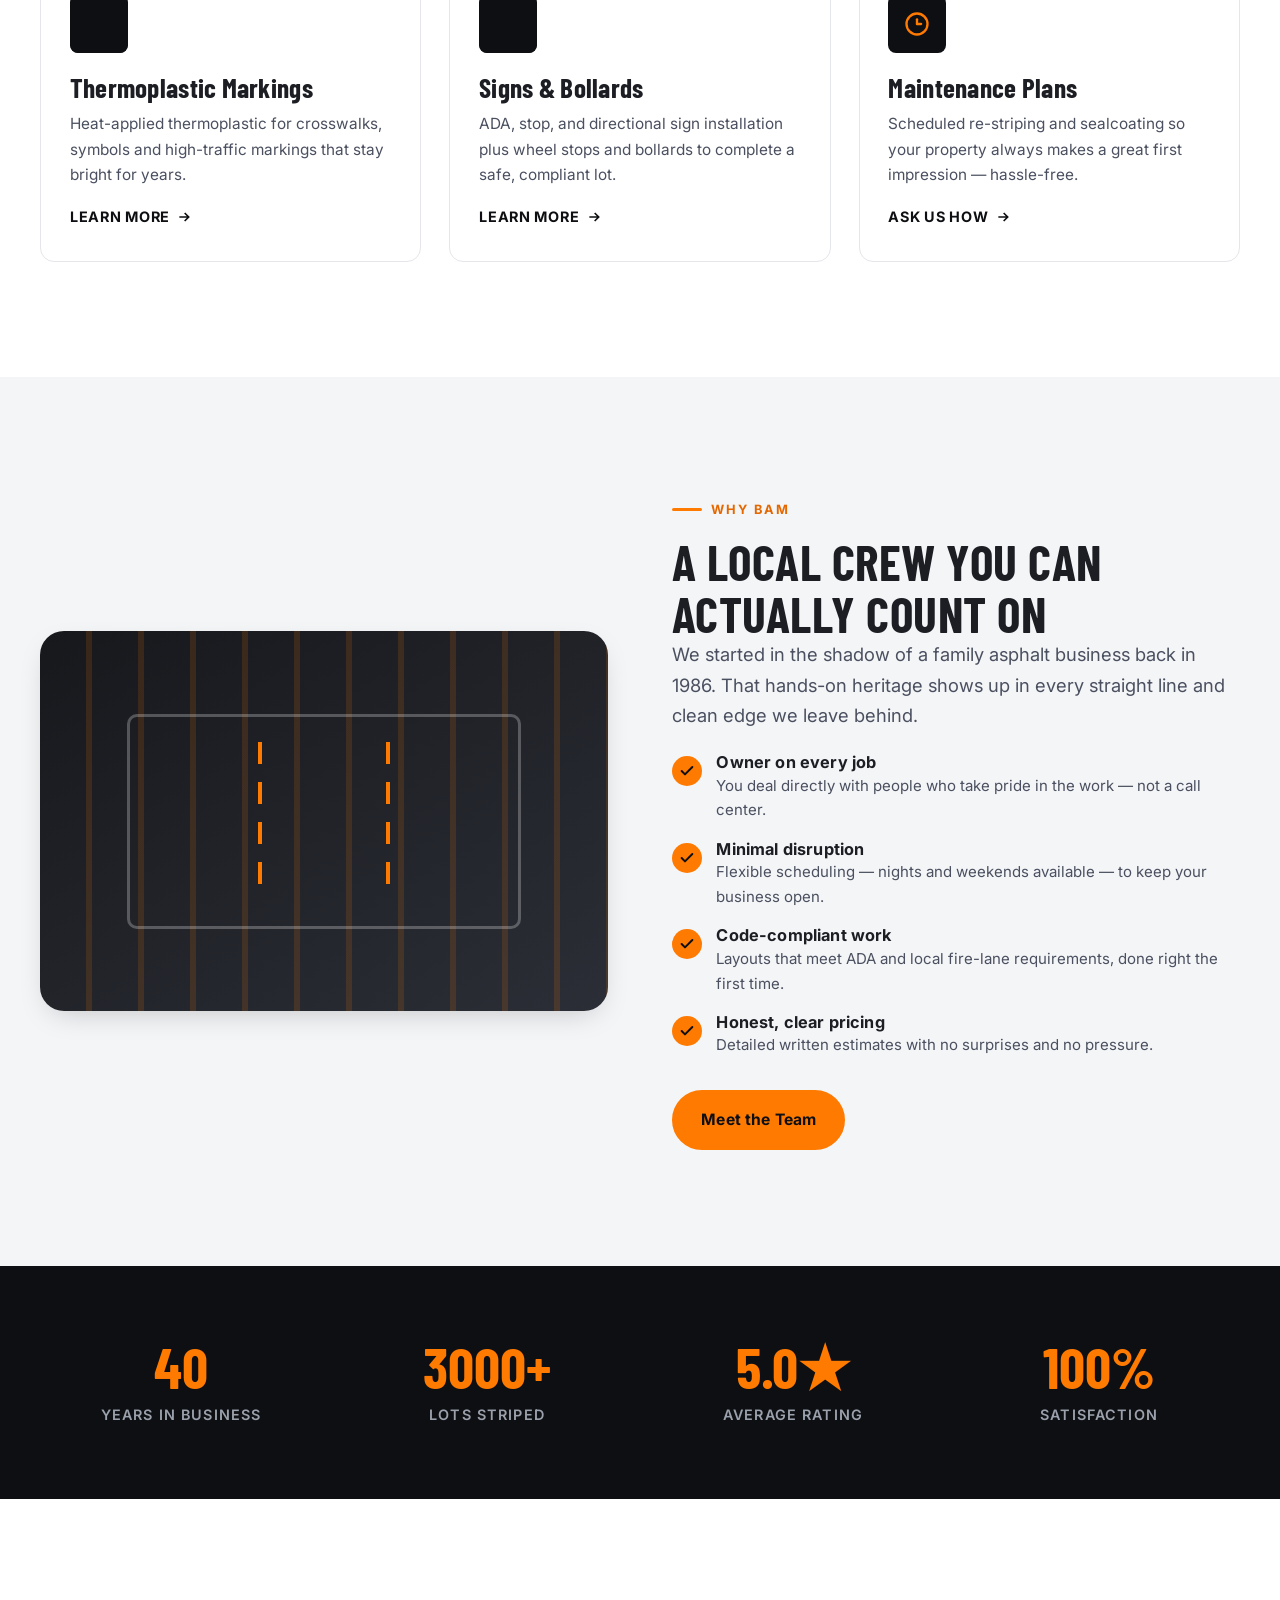
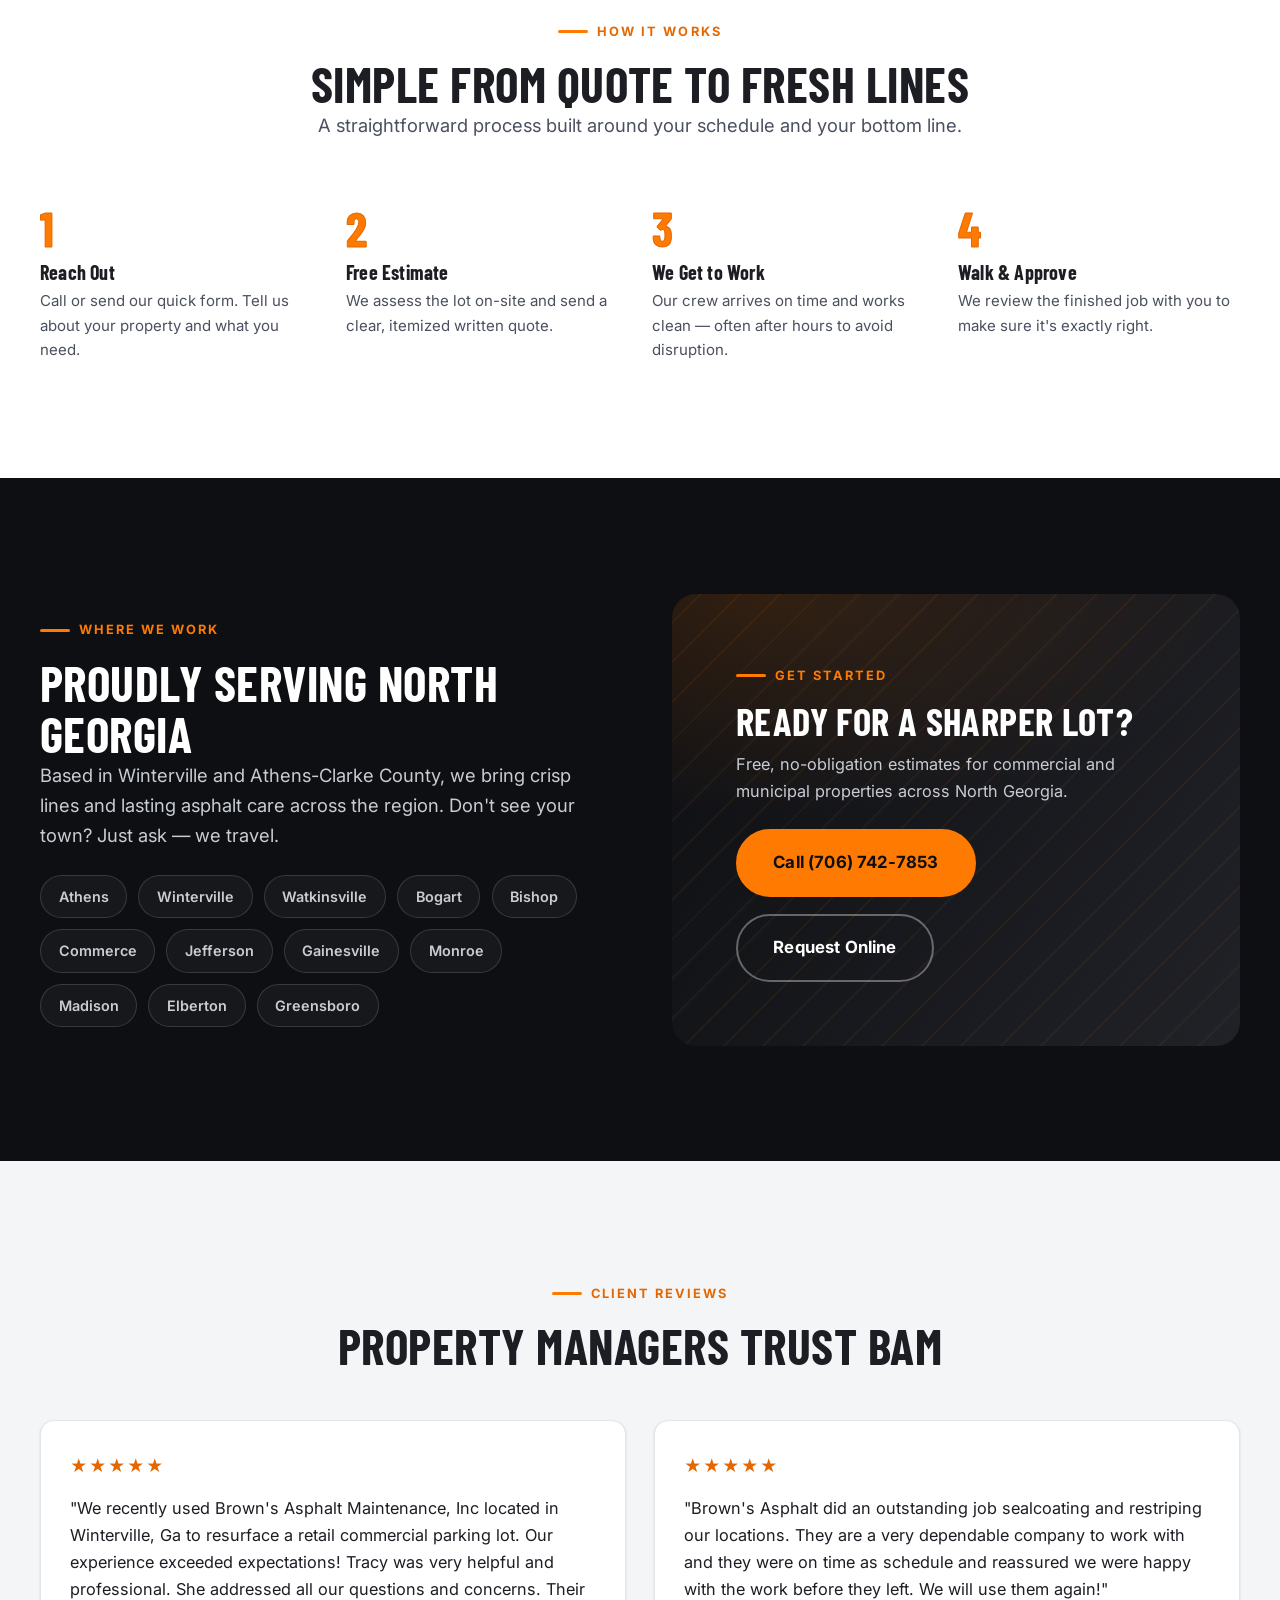
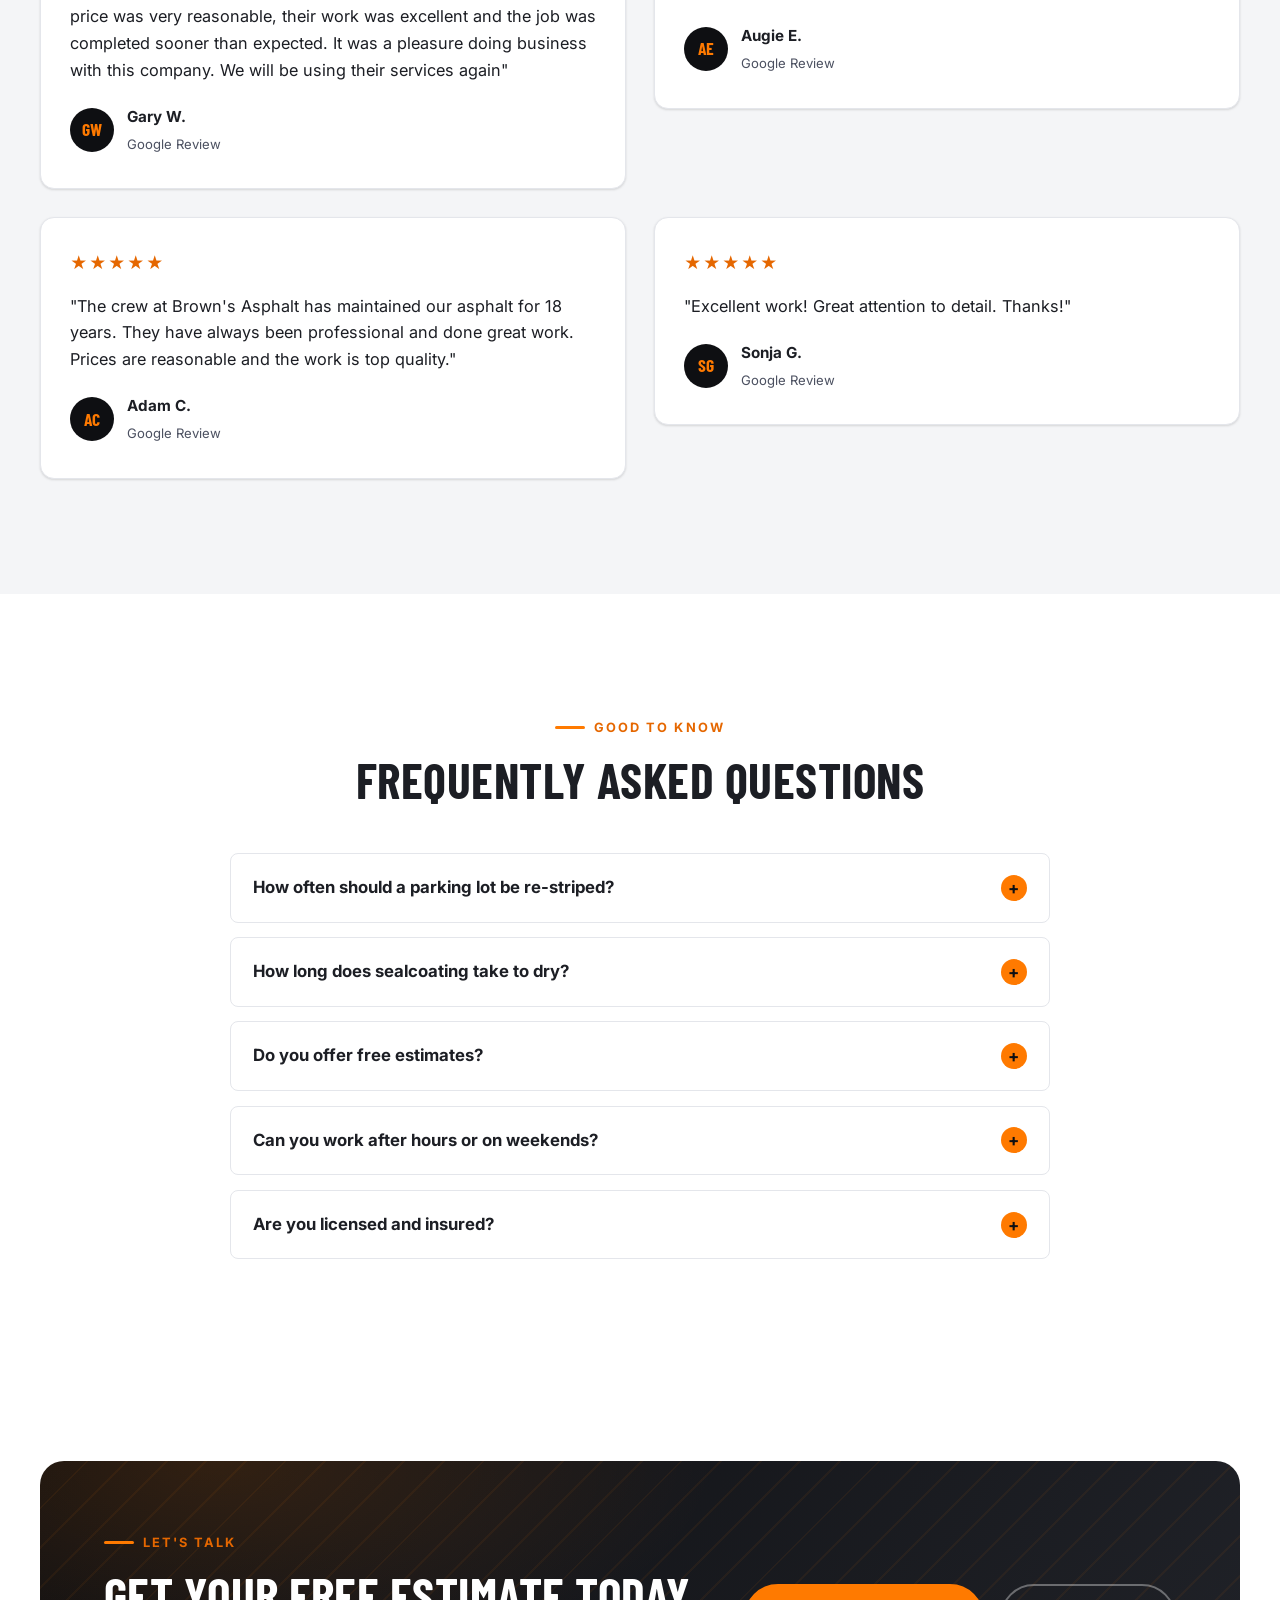
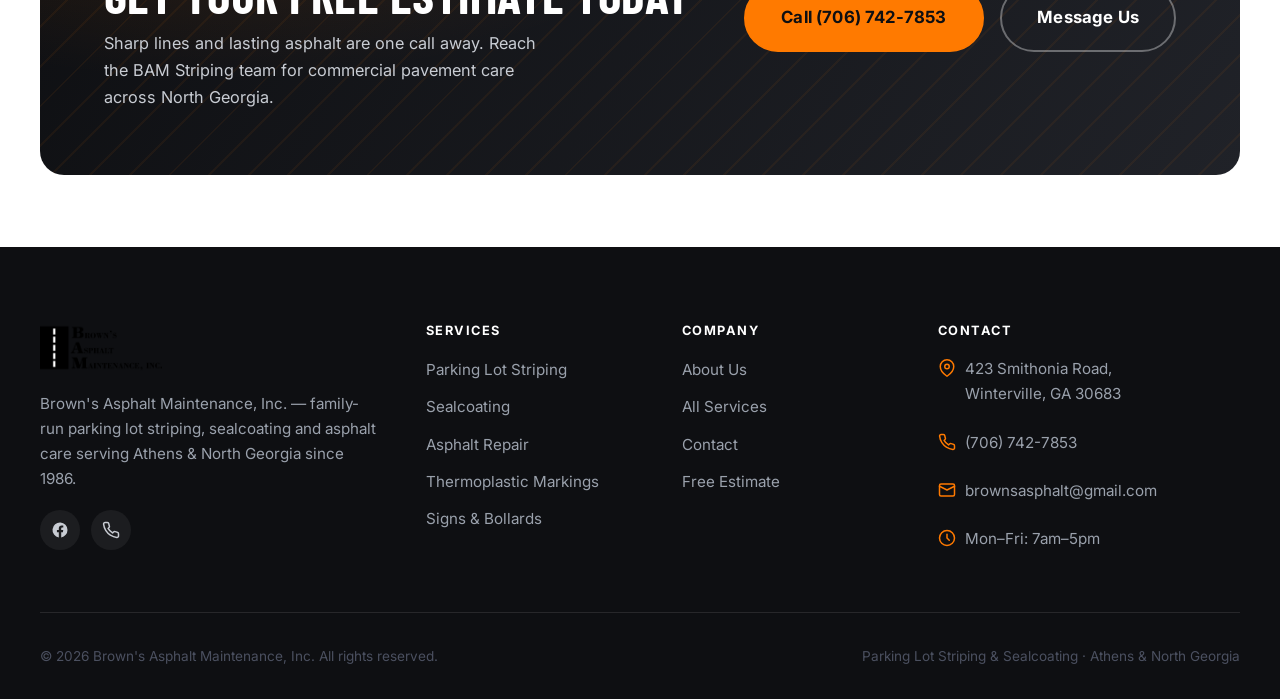
==== commit c43c68ac: "Remove paving as a service; replace with Asphalt Repair (crack fill & patching) BAM does not offer p" ====
--- a/index.html
+++ b/index.html
@@ -4,8 +4,8 @@
   <meta charset="UTF-8" />
   <meta name="viewport" content="width=device-width, initial-scale=1.0" />
   <title>Parking Lot Striping & Sealcoating in North Georgia | BAM Striping</title>
-  <meta name="description" content="Brown's Asphalt Maintenance (BAM Striping) delivers parking lot striping, sealcoating, asphalt paving & thermoplastic markings across Athens & North Georgia. Serving since 1986, free estimates. Call (706) 742-7853." />
-  <meta name="keywords" content="parking lot striping Athens GA, sealcoating North Georgia, asphalt paving, thermoplastic pavement markings, line striping, ADA striping, parking lot maintenance" />
+  <meta name="description" content="Brown's Asphalt Maintenance (BAM Striping) delivers parking lot striping, sealcoating, asphalt repair & thermoplastic markings across Athens & North Georgia. Serving since 1986, free estimates. Call (706) 742-7853." />
+  <meta name="keywords" content="parking lot striping Athens GA, sealcoating North Georgia, asphalt repair, thermoplastic pavement markings, line striping, ADA striping, parking lot maintenance" />
   <meta name="author" content="Brown's Asphalt Maintenance, Inc." />
   <meta name="robots" content="index, follow, max-image-preview:large" />
   <meta name="theme-color" content="#0e0f12" />
@@ -86,7 +86,7 @@
       "itemListElement": [
         { "@type": "Offer", "itemOffered": { "@type": "Service", "name": "Parking Lot Striping" } },
         { "@type": "Offer", "itemOffered": { "@type": "Service", "name": "Asphalt Sealcoating" } },
-        { "@type": "Offer", "itemOffered": { "@type": "Service", "name": "Asphalt Paving & Repair" } },
+        { "@type": "Offer", "itemOffered": { "@type": "Service", "name": "Asphalt Repair (Crack Fill & Patching)" } },
         { "@type": "Offer", "itemOffered": { "@type": "Service", "name": "Thermoplastic Pavement Markings" } },
         { "@type": "Offer", "itemOffered": { "@type": "Service", "name": "Parking Lot Sign Installation" } }
       ]
@@ -121,7 +121,7 @@
           <li><a class="nav__link" href="services.html">Services</a></li>
           <li><a class="nav__link" href="parking-lot-striping.html">Striping</a></li>
           <li><a class="nav__link" href="sealcoating.html">Sealcoating</a></li>
-          <li><a class="nav__link" href="asphalt-paving.html">Paving</a></li>
+          <li><a class="nav__link" href="asphalt-repair.html">Repair</a></li>
           <li><a class="nav__link" href="about.html">About</a></li>
           <li><a class="nav__link" href="contact.html">Contact</a></li>
         </ul>
@@ -203,7 +203,7 @@
         <div class="section-head center reveal">
           <span class="kicker">What We Do</span>
           <h2>Full-Service Pavement Care</h2>
-          <p class="lead">From fresh layout lines to full-depth repair, one trusted crew keeps your asphalt safe, compliant, and looking its best.</p>
+          <p class="lead">From fresh layout lines to crack fill and patching, one trusted crew keeps your asphalt safe, compliant, and looking its best.</p>
         </div>
 
         <div class="cards">
@@ -222,10 +222,10 @@
           </article>
 
           <article class="card reveal">
-            <div class="card__icon card__icon--media"><img src="assets/icons/asphalt-paving.gif" alt="" aria-hidden="true" loading="lazy" width="58" height="58" /></div>
-            <h3>Asphalt Paving &amp; Repair</h3>
-            <p>Pothole patching, crack filling, overlays and new asphalt installation to fix damage before it spreads.</p>
-            <a class="card__link" href="asphalt-paving.html">Learn more <svg viewBox="0 0 24 24" fill="none" stroke="currentColor" stroke-width="2.5" aria-hidden="true"><path d="M5 12h14M13 6l6 6-6 6"/></svg></a>
+            <div class="card__icon card__icon--media"><img src="assets/icons/asphalt-repair.gif" alt="" aria-hidden="true" loading="lazy" width="58" height="58" /></div>
+            <h3>Asphalt Repair</h3>
+            <p>Crack filling and pothole patching to seal out water and fix damage before it spreads.</p>
+            <a class="card__link" href="asphalt-repair.html">Learn more <svg viewBox="0 0 24 24" fill="none" stroke="currentColor" stroke-width="2.5" aria-hidden="true"><path d="M5 12h14M13 6l6 6-6 6"/></svg></a>
           </article>
 
           <article class="card reveal">
@@ -264,7 +264,7 @@
           <div class="split__body reveal">
             <span class="kicker">Why BAM</span>
             <h2>A Local Crew You Can Actually Count On</h2>
-            <p class="lead">We started in the shadow of a family paving business more than 25 years ago. That hands-on heritage shows up in every straight line and clean edge we leave behind.</p>
+            <p class="lead">We started in the shadow of a family asphalt business back in 1986. That hands-on heritage shows up in every straight line and clean edge we leave behind.</p>
             <div class="feature-list">
               <div class="feature-item">
                 <span class="feature-item__check"><svg viewBox="0 0 24 24" fill="none" stroke="currentColor" stroke-width="3" stroke-linecap="round" stroke-linejoin="round" aria-hidden="true"><path d="M20 6 9 17l-5-5"/></svg></span>
@@ -460,7 +460,7 @@
           <ul>
             <li><a href="parking-lot-striping.html">Parking Lot Striping</a></li>
             <li><a href="sealcoating.html">Sealcoating</a></li>
-            <li><a href="asphalt-paving.html">Asphalt Paving &amp; Repair</a></li>
+            <li><a href="asphalt-repair.html">Asphalt Repair</a></li>
             <li><a href="services.html#thermoplastic">Thermoplastic Markings</a></li>
             <li><a href="services.html#signage">Signs &amp; Bollards</a></li>
           </ul>
